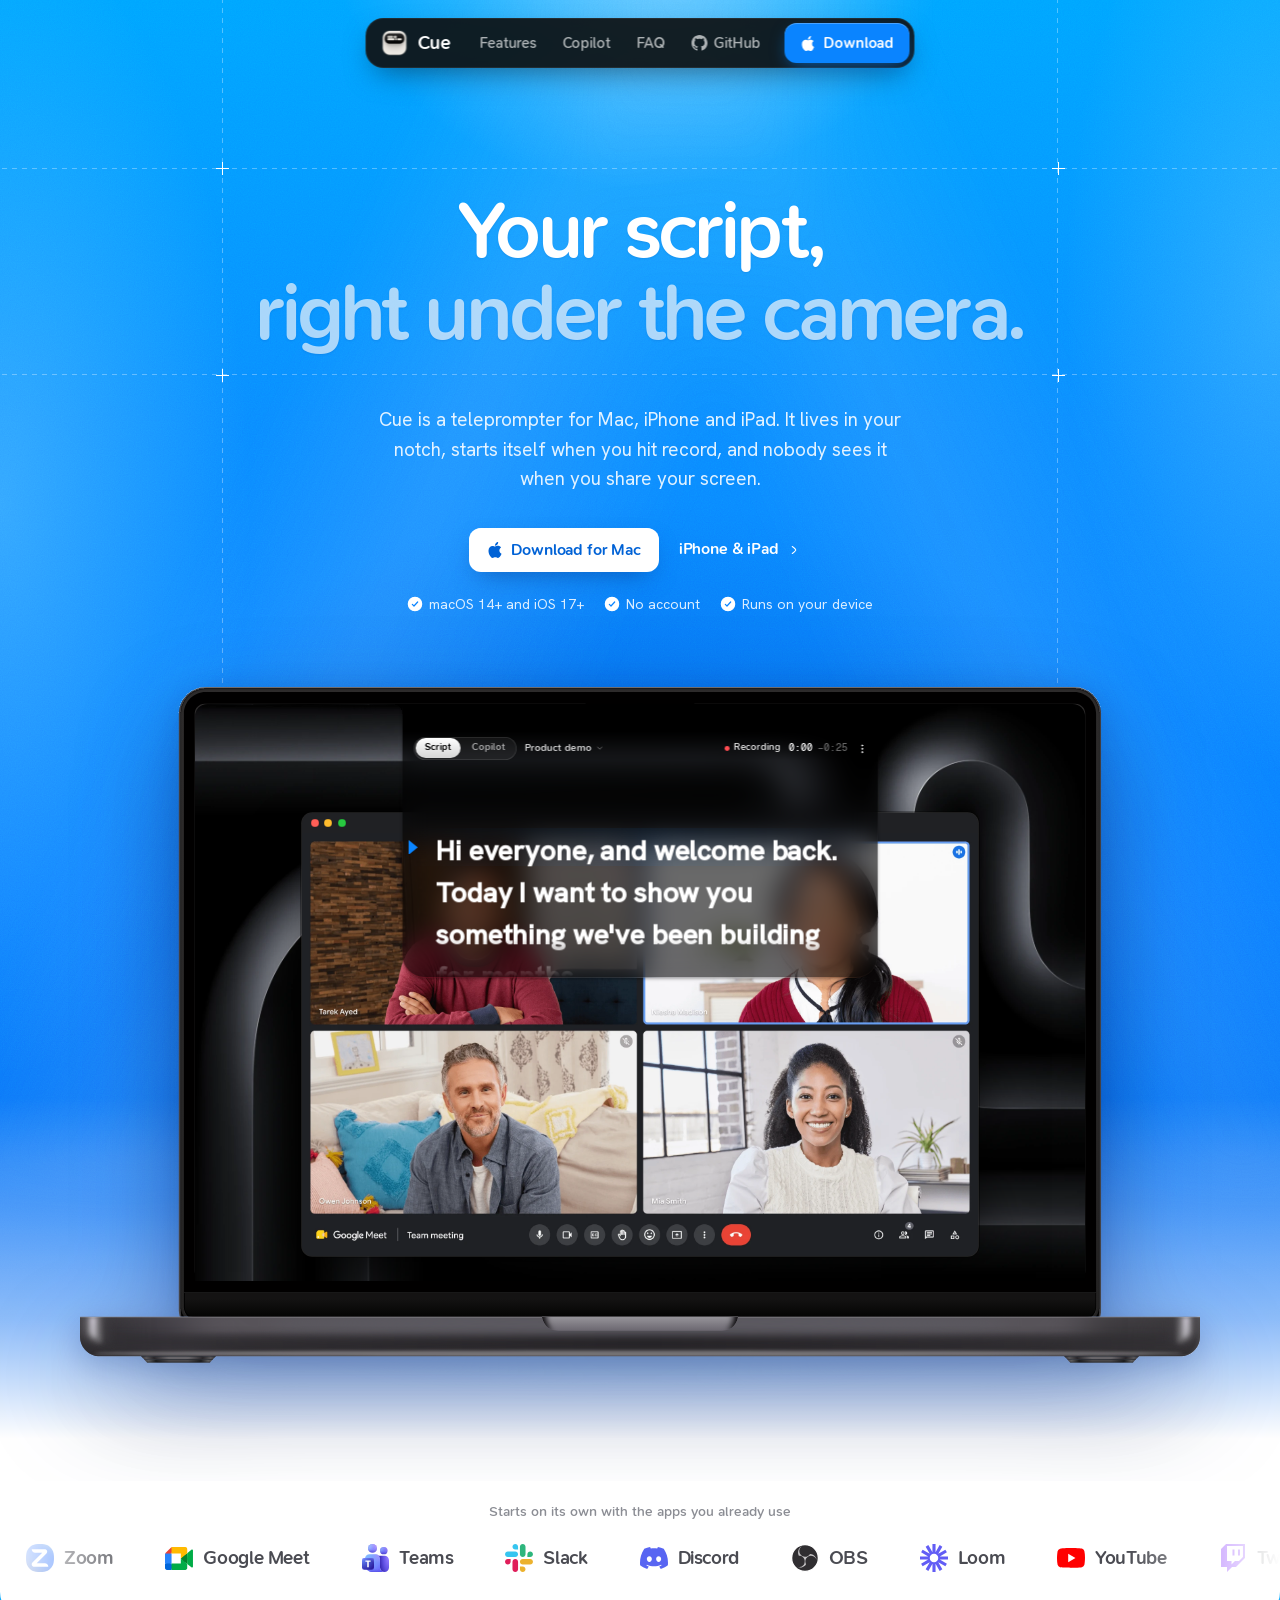
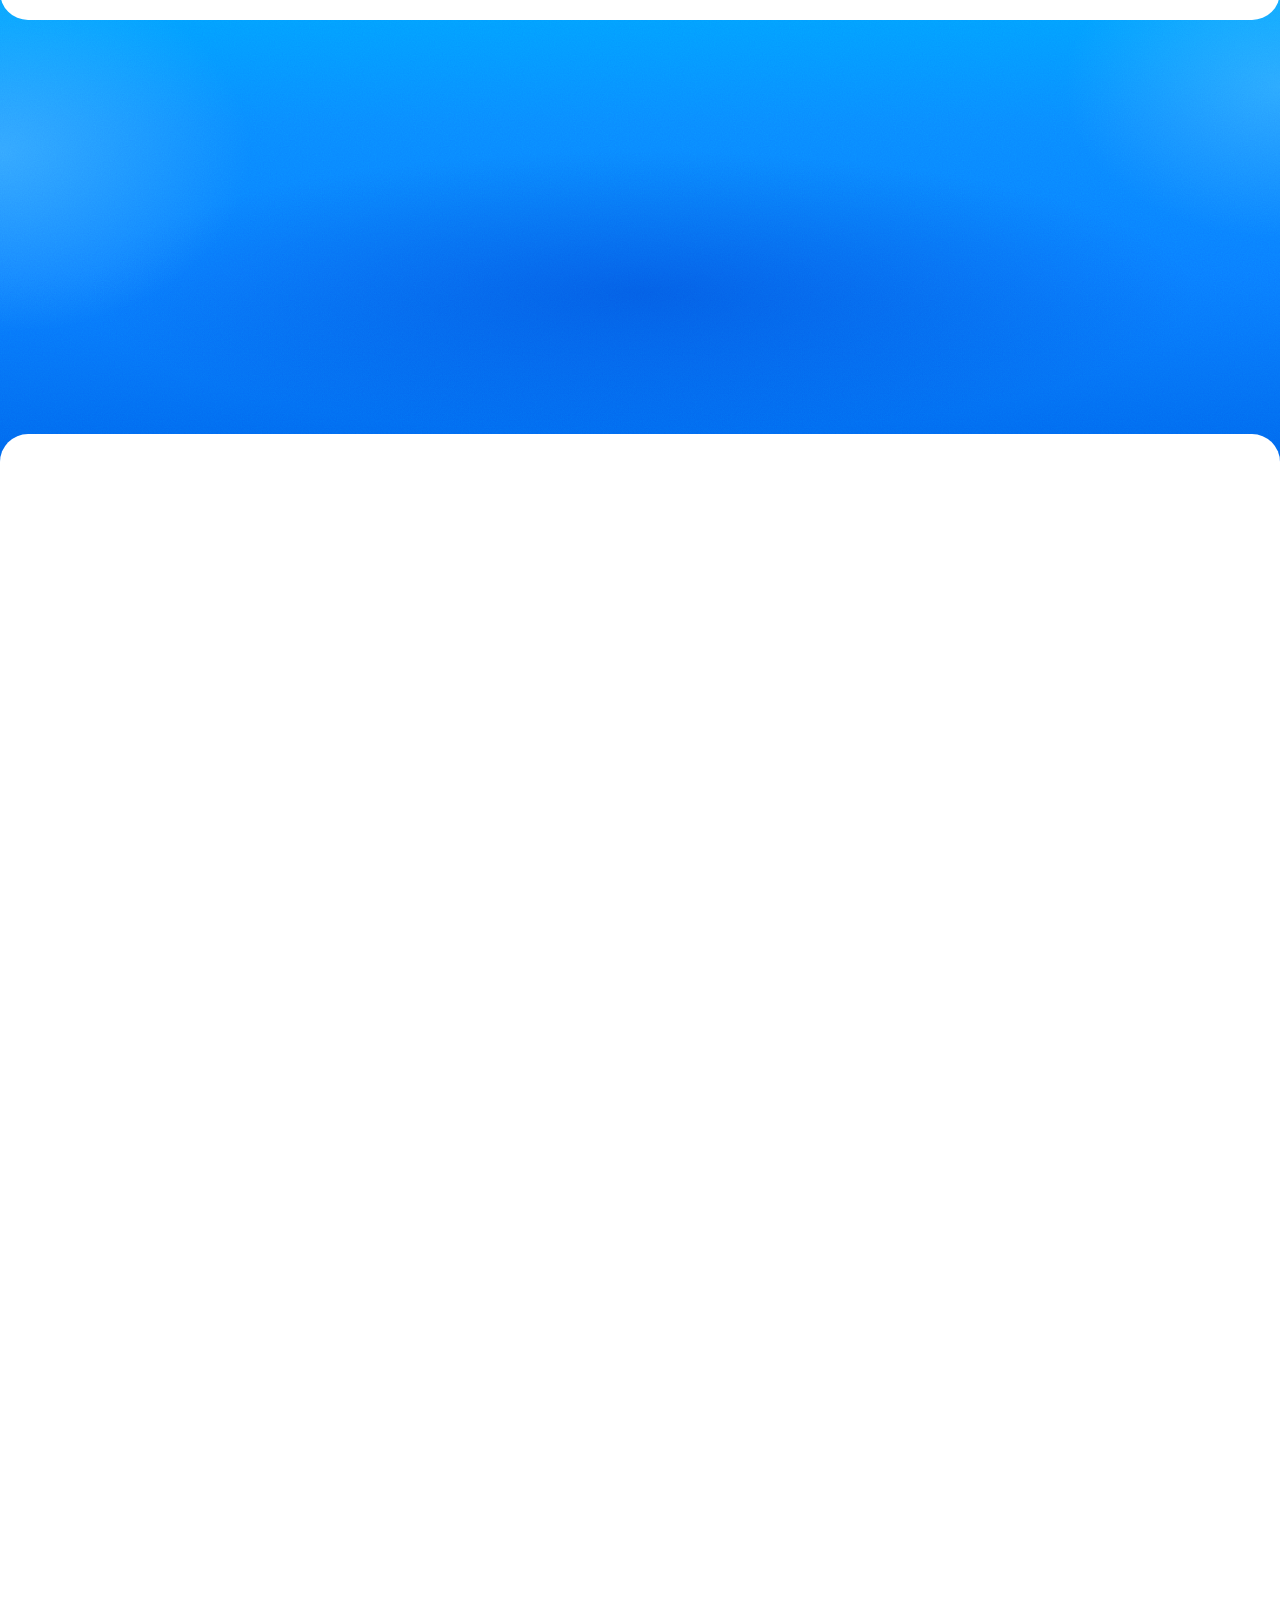
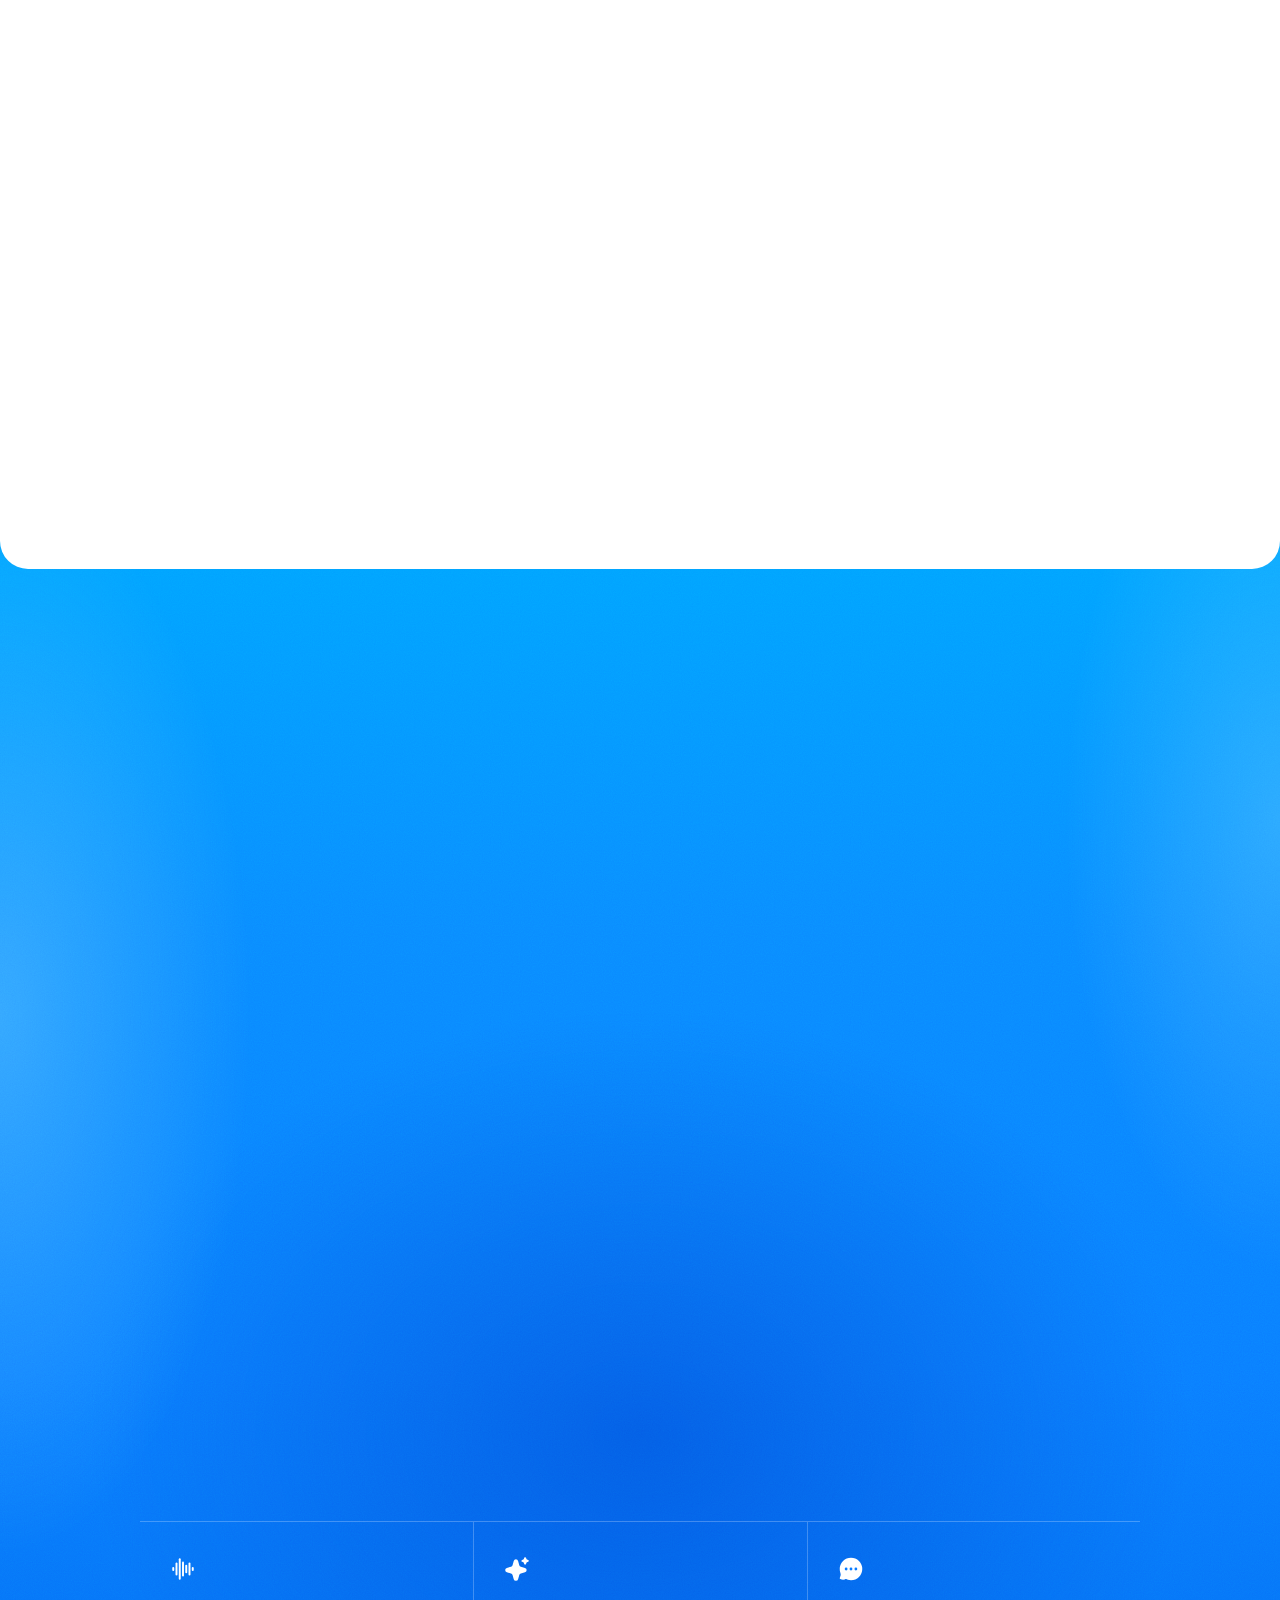
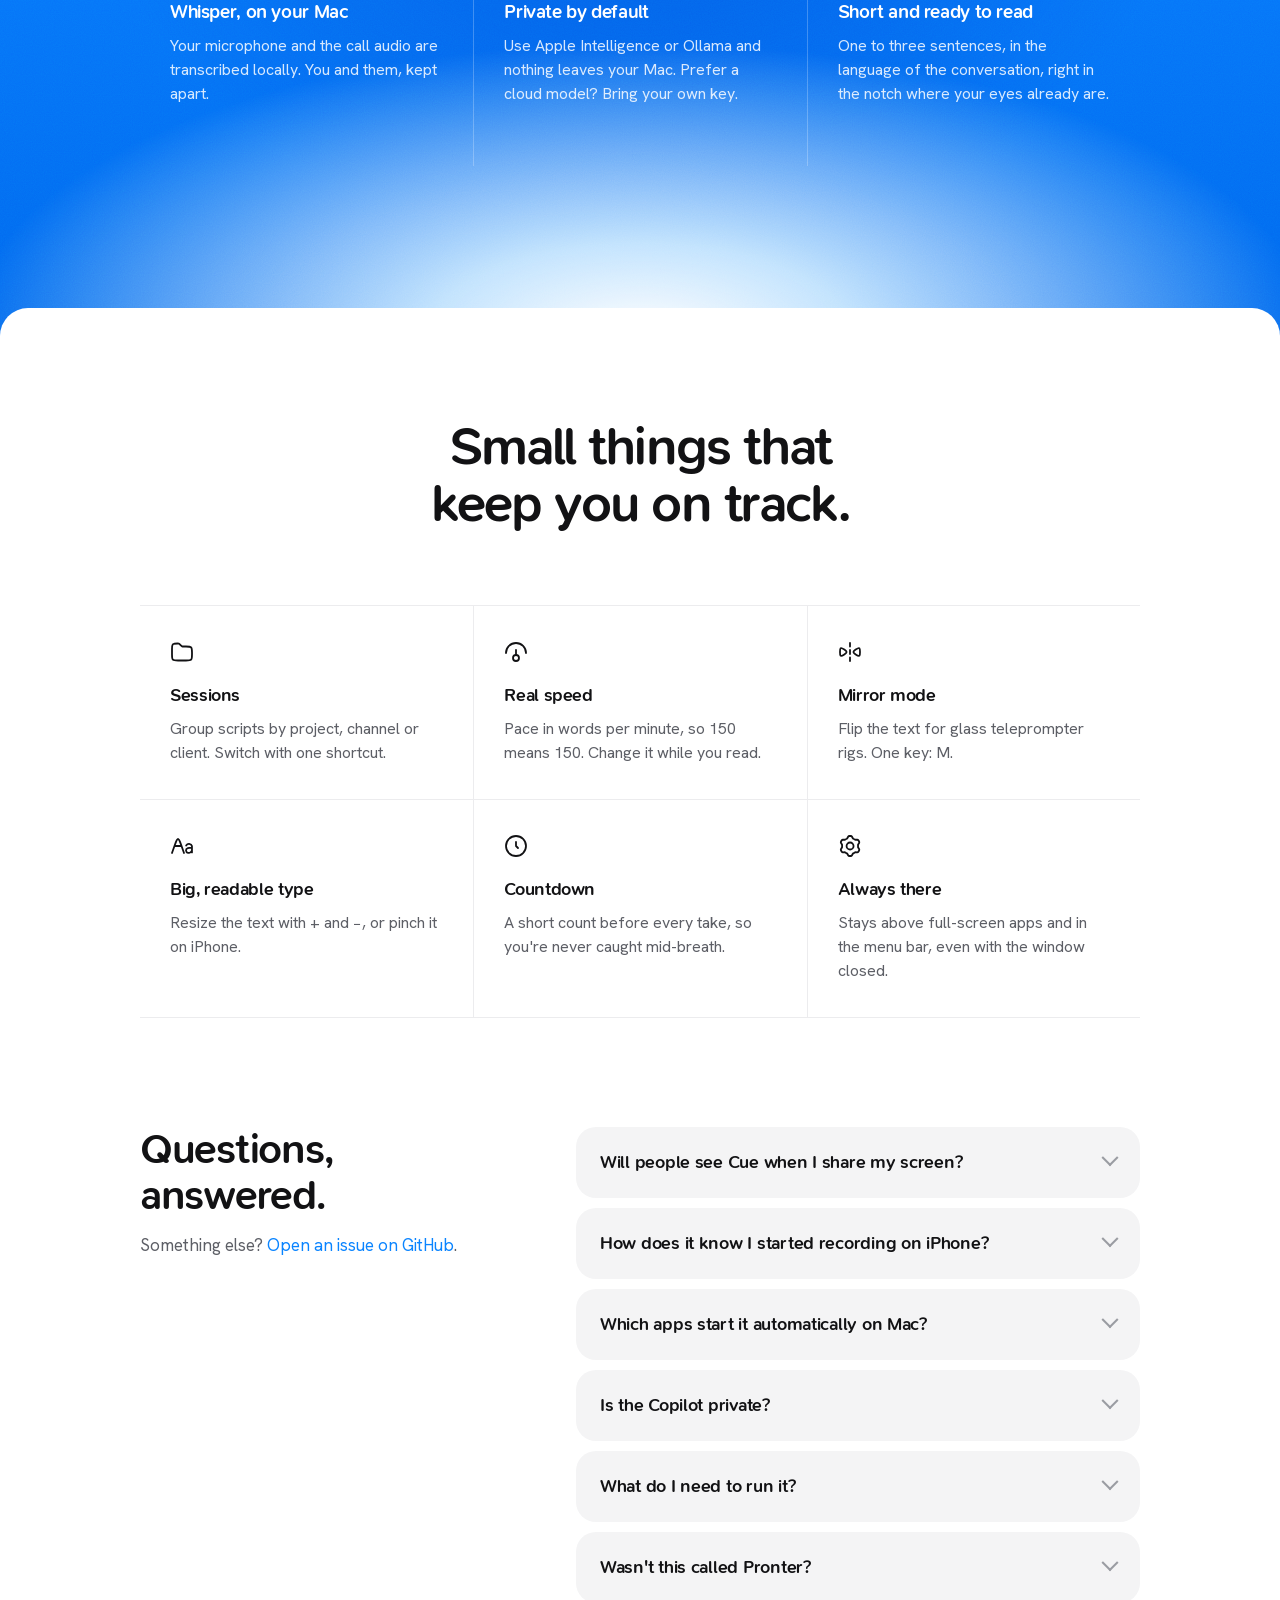
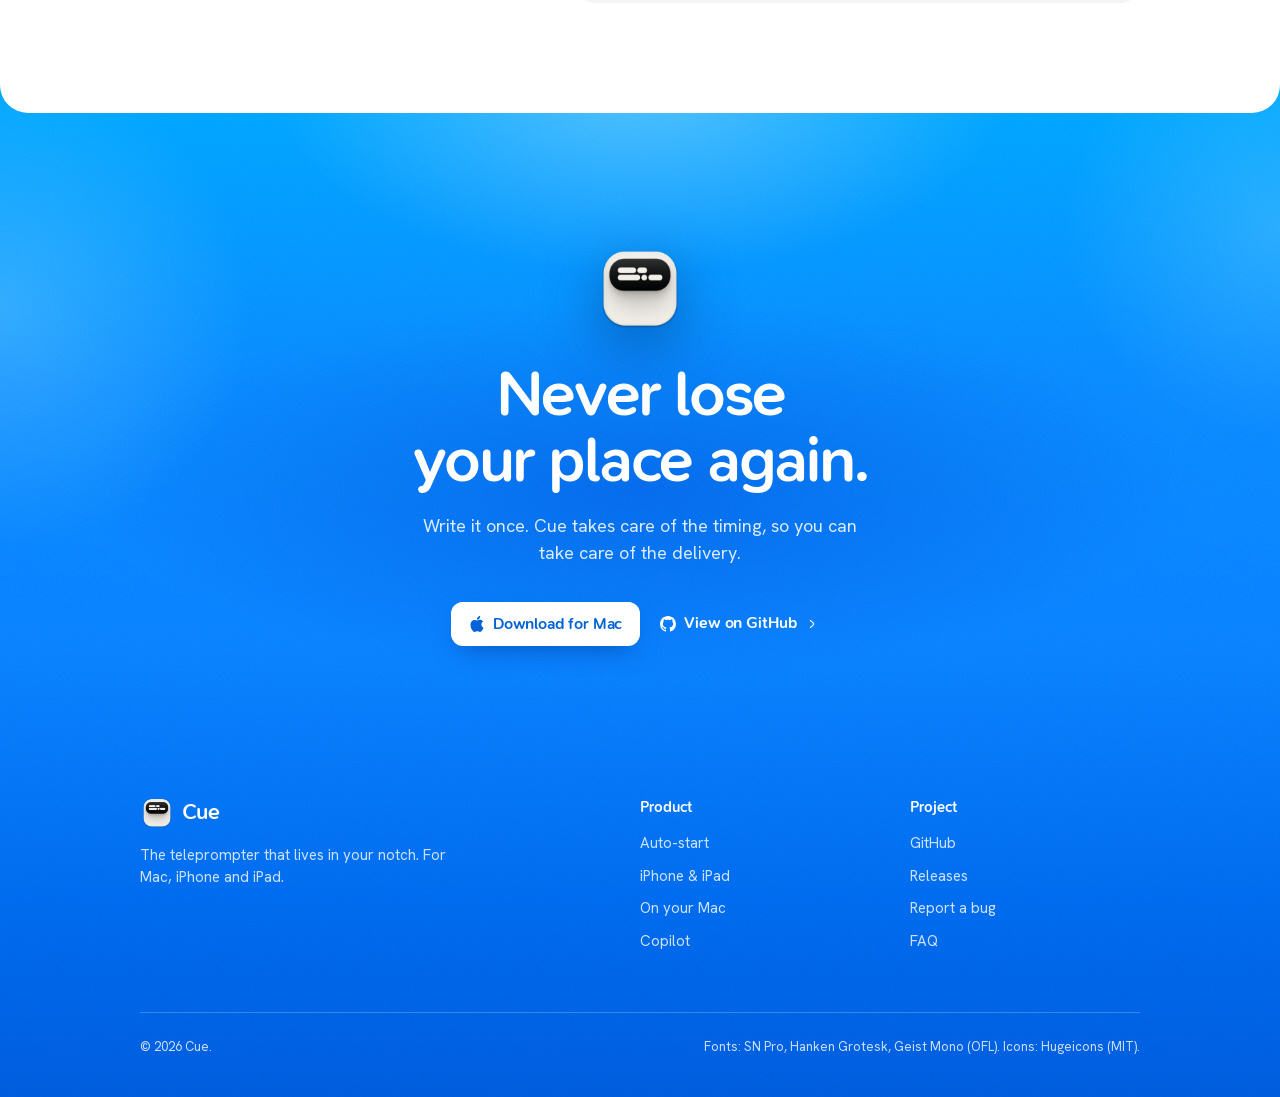
==== site/index.html @ c3797b4d "Cue: Mac and iOS teleprompter, landing page and README - Rename the app from Pronter to Cue in every" ====
<!DOCTYPE html>
<html lang="en">
<head>
  <meta charset="utf-8">
  <meta name="viewport" content="width=device-width, initial-scale=1">
  <title>Cue: the teleprompter that lives in your notch</title>
  <meta name="description" content="Cue is a teleprompter for Mac, iPhone and iPad. It sits under your camera, starts itself when you hit record, stays invisible when you share your screen, and can tell you what to say on a call.">
  <meta name="theme-color" content="#0a84ff">
  <meta property="og:title" content="Cue: the teleprompter that lives in your notch">
  <meta property="og:description" content="Your script, right under the camera. Starts when you record. Invisible when you share.">
  <meta property="og:image" content="https://manuekle.github.io/cue/assets/img/icon-512.png">
  <meta property="og:type" content="website">
  <meta name="twitter:card" content="summary">
  <link rel="icon" type="image/png" href="assets/img/favicon.png">
  <link rel="apple-touch-icon" href="assets/img/apple-touch-icon.png">
  <link rel="preload" href="assets/fonts/SNPro-Semibold.ttf" as="font" type="font/ttf" crossorigin>
  <link rel="preload" href="assets/fonts/HankenGrotesk-Medium.ttf" as="font" type="font/ttf" crossorigin>
  <link rel="preload" href="assets/img/mac-wallpaper.webp" as="image">
  <link rel="stylesheet" href="assets/style.css?v=22">
</head>
<body>
<svg xmlns="http://www.w3.org/2000/svg" style="display:none" aria-hidden="true">
<symbol id="i-minus" viewBox="0 0 24 24" fill="none"><path d="M20 12L4 12" stroke="currentColor" stroke-linecap="round" stroke-linejoin="round" stroke-width="1.8"/></symbol>
<symbol id="i-plus" viewBox="0 0 24 24" fill="none"><path d="M12 4V20M20 12H4" stroke="currentColor" stroke-linecap="round" stroke-linejoin="round" stroke-width="1.8"/></symbol>
<symbol id="i-previous-fill" viewBox="0 0 24 24" fill="none"><path d="M8.06492 12.6258C8.31931 13.8374 9.67295 14.7077 12.3802 16.4481C15.3247 18.3411 16.797 19.2876 17.9895 18.9229C18.3934 18.7994 18.7654 18.5823 19.0777 18.2876C20 17.4178 20 15.6118 20 12C20 8.38816 20 6.58224 19.0777 5.71235C18.7654 5.41773 18.3934 5.20057 17.9895 5.07707C16.797 4.71243 15.3247 5.6589 12.3802 7.55186C9.67295 9.29233 8.31931 10.1626 8.06492 11.3742C7.97836 11.7865 7.97836 12.2135 8.06492 12.6258Z" stroke="currentColor" stroke-linejoin="round" stroke-width="1.8" fill="currentColor"/> <path d="M4 4L4 20" stroke="currentColor" stroke-linecap="round" stroke-width="1.8"/></symbol>
<symbol id="i-more" viewBox="0 0 24 24" fill="none"><path d="M11.9967 12.5V12M11.9967 6.5V6M11.9967 18.5V18M12.9967 12.5C12.9967 11.9477 12.549 11.5 11.9967 11.5C11.4444 11.5 10.9967 11.9477 10.9967 12.5C10.9967 13.0523 11.4444 13.5 11.9967 13.5C12.549 13.5 12.9967 13.0523 12.9967 12.5ZM12.9967 6.5C12.9967 5.94772 12.549 5.5 11.9967 5.5C11.4444 5.5 10.9967 5.94772 10.9967 6.5C10.9967 7.05228 11.4444 7.5 11.9967 7.5C12.549 7.5 12.9967 7.05228 12.9967 6.5ZM12.9967 18.5C12.9967 17.9477 12.549 17.5 11.9967 17.5C11.4444 17.5 10.9967 17.9477 10.9967 18.5C10.9967 19.0523 11.4444 19.5 11.9967 19.5C12.549 19.5 12.9967 19.0523 12.9967 18.5Z" stroke="currentColor" stroke-linecap="round" stroke-linejoin="round" stroke-width="1.8"/></symbol>
<symbol id="i-arrow-down" viewBox="0 0 24 24" fill="none"><path d="M18 9.00005C18 9.00005 13.5811 15 12 15C10.4188 15 6 9 6 9" stroke="currentColor" stroke-linecap="round" stroke-linejoin="round" stroke-width="1.8"/></symbol>
<symbol id="i-video-fill" viewBox="0 0 24 24" fill="none"><path d="M2 11C2 7.70017 2 6.05025 3.02513 5.02513C4.05025 4 5.70017 4 9 4H10C13.2998 4 14.9497 4 15.9749 5.02513C17 6.05025 17 7.70017 17 11V13C17 16.2998 17 17.9497 15.9749 18.9749C14.9497 20 13.2998 20 10 20H9C5.70017 20 4.05025 20 3.02513 18.9749C2 17.9497 2 16.2998 2 13V11Z" stroke="currentColor" fill="currentColor" stroke-width="1.8"/><path d="M17 8.90585L17.1259 8.80196C19.2417 7.05623 20.2996 6.18336 21.1498 6.60482C22 7.02628 22 8.42355 22 11.2181V12.7819C22 15.5765 22 16.9737 21.1498 17.3952C20.2996 17.8166 19.2417 16.9438 17.1259 15.198L17 15.0941" stroke="currentColor" fill="currentColor" stroke-linecap="round" stroke-width="1.8"/><circle cx="11.5" cy="9.5" r="1.5" style="stroke:var(--cut,#fff)" stroke-width="1.8"/></symbol>
<symbol id="i-layout-top-fill" viewBox="0 0 24 24" fill="none"><path d="M3.89124 20.1088C2.5 18.7175 2.5 16.4783 2.5 12C2.5 7.52166 2.5 5.28249 3.89124 3.89124C5.28248 2.5 7.52166 2.5 12 2.5C16.4783 2.5 18.7175 2.5 20.1088 3.89124C21.5 5.28248 21.5 7.52166 21.5 12C21.5 16.4783 21.5 18.7175 20.1088 20.1088C18.7175 21.5 16.4783 21.5 12 21.5C7.52166 21.5 5.28249 21.5 3.89124 20.1088Z" stroke="currentColor" fill="currentColor" stroke-linecap="round" stroke-linejoin="round" stroke-width="1.8"/><path d="M2.5 9L21.5 9" style="stroke:var(--cut,#fff)" stroke-width="1.8"/></symbol>
<symbol id="i-chat-fill" viewBox="0 0 24 24" fill="none"><path d="M12 21.5C17.2467 21.5 21.5 17.2467 21.5 12C21.5 6.75329 17.2467 2.5 12 2.5C6.75329 2.5 2.5 6.75329 2.5 12C2.5 13.3377 2.66372 14.5604 3.1189 15.6954C3.81756 17.4374 3.68195 18.9241 2.5 20.5C3.86146 21.1644 5.86811 21.1419 7 20.0725C8.45323 20.9748 10.1636 21.5 12 21.5Z" stroke="currentColor" fill="currentColor" stroke-linecap="square" stroke-linejoin="round" stroke-width="1.8"/><path d="M12.2 12.0002H12M7.69961 11.9999H7.49961M16.6996 11.9999H16.4996M12.4 12.0002C12.4 12.2212 12.2209 12.4002 12 12.4002C11.7791 12.4002 11.6 12.2212 11.6 12.0002C11.6 11.7793 11.7791 11.6002 12 11.6002C12.2209 11.6002 12.4 11.7793 12.4 12.0002ZM7.89961 11.9999C7.89961 12.2208 7.72052 12.3999 7.49961 12.3999C7.2787 12.3999 7.09961 12.2208 7.09961 11.9999C7.09961 11.7789 7.2787 11.5999 7.49961 11.5999C7.72052 11.5999 7.89961 11.7789 7.89961 11.9999ZM16.8996 11.9999C16.8996 12.2208 16.7205 12.3999 16.4996 12.3999C16.2787 12.3999 16.0996 12.2208 16.0996 11.9999C16.0996 11.7789 16.2787 11.5999 16.4996 11.5999C16.7205 11.5999 16.8996 11.7789 16.8996 11.9999Z" style="stroke:var(--cut,#fff)" stroke-linecap="round" stroke-linejoin="round" stroke-width="1.8"/></symbol>
<symbol id="i-check-circle-fill" viewBox="0 0 24 24" fill="none"><path d="M22 12C22 6.47715 17.5228 2 12 2C6.47715 2 2 6.47715 2 12C2 17.5228 6.47715 22 12 22C17.5228 22 22 17.5228 22 12Z" stroke="currentColor" fill="currentColor" stroke-width="1.8"/><path d="M8 12.5L10.5 15L16 9" style="stroke:var(--cut,#fff)" stroke-linecap="round" stroke-linejoin="round" stroke-width="1.8"/></symbol>
<symbol id="i-clock-fill" viewBox="0 0 24 24" fill="none"><circle cx="12" cy="12" r="10" stroke="currentColor" fill="currentColor" stroke-width="1.8"/><path d="M12 8V12L14 14" style="stroke:var(--cut,#fff)" stroke-linecap="round" stroke-linejoin="round" stroke-width="1.8"/></symbol>
<symbol id="i-folder-fill" viewBox="0 0 24 24" fill="none"><path d="M13.6656 6.49446H16C18.8284 6.49446 20.2426 6.49446 21.1213 7.37314C22 8.25182 22 9.66603 22 12.4945V14.5C22 17.3284 22 18.7426 21.1213 19.6213C20.2426 20.5 18.8284 20.5 16 20.5H8C5.17157 20.5 3.75736 20.5 2.87868 19.6213C2 18.7426 2 17.3284 2 14.5V8.99183C2 6.65409 2 5.48521 2.61604 4.67881C2.7778 4.46706 2.96706 4.2778 3.17881 4.11604C3.98521 3.5 5.15409 3.5 7.49183 3.5C8.16633 3.5 8.50358 3.5 8.81392 3.60442C8.8976 3.63257 8.97932 3.66623 9.05854 3.70518C9.35239 3.84965 9.59179 4.08719 10.0706 4.56227L10.8483 5.33389C11.4254 5.9066 11.714 6.19295 12.08 6.3437C12.446 6.49446 12.8525 6.49446 13.6656 6.49446Z" stroke="currentColor" fill="currentColor" stroke-linecap="round" stroke-linejoin="round" stroke-width="1.8"/></symbol>
<symbol id="i-quote-fill" viewBox="0 0 24 24" fill="none"><path d="M10 8C10 9.88562 10 10.8284 9.41421 11.4142C8.82843 12 7.88562 12 6 12C4.11438 12 3.17157 12 2.58579 11.4142C2 10.8284 2 9.88562 2 8C2 6.11438 2 5.17157 2.58579 4.58579C3.17157 4 4.11438 4 6 4C7.88562 4 8.82843 4 9.41421 4.58579C10 5.17157 10 6.11438 10 8Z" stroke="currentColor" fill="currentColor" stroke-width="1.8"/><path d="M10 7L10 11.4821C10 15.4547 7.48429 18.8237 4 20" stroke="currentColor" stroke-linecap="round" stroke-width="1.8"/><path d="M22 8C22 9.88562 22 10.8284 21.4142 11.4142C20.8284 12 19.8856 12 18 12C16.1144 12 15.1716 12 14.5858 11.4142C14 10.8284 14 9.88562 14 8C14 6.11438 14 5.17157 14.5858 4.58579C15.1716 4 16.1144 4 18 4C19.8856 4 20.8284 4 21.4142 4.58579C22 5.17157 22 6.11438 22 8Z" stroke="currentColor" fill="currentColor" stroke-width="1.8"/><path d="M22 7L22 11.4821C22 15.4547 19.4843 18.8237 16 20" stroke="currentColor" stroke-linecap="round" stroke-width="1.8"/></symbol>
<symbol id="i-mic" viewBox="0 0 24 24" fill="none"><path d="M7 6.5C7 4.01472 9.01472 2 11.5 2C13.9853 2 16 4.01472 16 6.5V11.5C16 13.9853 13.9853 16 11.5 16C9.01472 16 7 13.9853 7 11.5V6.5Z" stroke="currentColor" stroke-linecap="round" stroke-linejoin="round" stroke-width="1.8"/> <path d="M11.5 19H11.0828C7.57267 19 4.57706 16.4623 4 13M11.5 19H11.9172C15.4273 19 18.4229 16.4623 19 13M11.5 19V22" stroke="currentColor" stroke-linecap="round" stroke-linejoin="round" stroke-width="1.8"/></symbol>
<symbol id="i-mic-fill" viewBox="0 0 24 24" fill="none"><path d="M7 6.5C7 4.01472 9.01472 2 11.5 2C13.9853 2 16 4.01472 16 6.5V11.5C16 13.9853 13.9853 16 11.5 16C9.01472 16 7 13.9853 7 11.5V6.5Z" stroke="currentColor" stroke-linecap="round" stroke-linejoin="round" stroke-width="1.8" fill="currentColor"/> <path d="M11.5 19H11.0828C7.57267 19 4.57706 16.4623 4 13M11.5 19H11.9172C15.4273 19 18.4229 16.4623 19 13M11.5 19V22" stroke="currentColor" stroke-linecap="round" stroke-linejoin="round" stroke-width="1.8"/></symbol>
<symbol id="i-play" viewBox="0 0 24 24" fill="none"><path d="M18.8906 12.846C18.5371 14.189 16.8667 15.138 13.5257 17.0361C10.296 18.8709 8.6812 19.7884 7.37983 19.4196C6.8418 19.2671 6.35159 18.9776 5.95624 18.5787C5 17.6139 5 15.7426 5 12C5 8.2574 5 6.3861 5.95624 5.42132C6.35159 5.02245 6.8418 4.73288 7.37983 4.58042C8.6812 4.21165 10.296 5.12907 13.5257 6.96393C16.8667 8.86197 18.5371 9.811 18.8906 11.154C19.0365 11.7084 19.0365 12.2916 18.8906 12.846Z" stroke="currentColor" stroke-linejoin="round" stroke-width="1.8"/></symbol>
<symbol id="i-play-fill" viewBox="0 0 24 24" fill="none"><path d="M18.8906 12.846C18.5371 14.189 16.8667 15.138 13.5257 17.0361C10.296 18.8709 8.6812 19.7884 7.37983 19.4196C6.8418 19.2671 6.35159 18.9776 5.95624 18.5787C5 17.6139 5 15.7426 5 12C5 8.2574 5 6.3861 5.95624 5.42132C6.35159 5.02245 6.8418 4.73288 7.37983 4.58042C8.6812 4.21165 10.296 5.12907 13.5257 6.96393C16.8667 8.86197 18.5371 9.811 18.8906 11.154C19.0365 11.7084 19.0365 12.2916 18.8906 12.846Z" stroke="currentColor" stroke-linejoin="round" stroke-width="1.8" fill="currentColor"/></symbol>
<symbol id="i-pause" viewBox="0 0 24 24" fill="none"><path d="M4 7C4 5.58579 4 4.87868 4.43934 4.43934C4.87868 4 5.58579 4 7 4C8.41421 4 9.12132 4 9.56066 4.43934C10 4.87868 10 5.58579 10 7V17C10 18.4142 10 19.1213 9.56066 19.5607C9.12132 20 8.41421 20 7 20C5.58579 20 4.87868 20 4.43934 19.5607C4 19.1213 4 18.4142 4 17V7Z" stroke="currentColor" stroke-width="1.8"/> <path d="M14 7C14 5.58579 14 4.87868 14.4393 4.43934C14.8787 4 15.5858 4 17 4C18.4142 4 19.1213 4 19.5607 4.43934C20 4.87868 20 5.58579 20 7V17C20 18.4142 20 19.1213 19.5607 19.5607C19.1213 20 18.4142 20 17 20C15.5858 20 14.8787 20 14.4393 19.5607C14 19.1213 14 18.4142 14 17V7Z" stroke="currentColor" stroke-width="1.8"/></symbol>
<symbol id="i-pause-fill" viewBox="0 0 24 24" fill="none"><path d="M4 7C4 5.58579 4 4.87868 4.43934 4.43934C4.87868 4 5.58579 4 7 4C8.41421 4 9.12132 4 9.56066 4.43934C10 4.87868 10 5.58579 10 7V17C10 18.4142 10 19.1213 9.56066 19.5607C9.12132 20 8.41421 20 7 20C5.58579 20 4.87868 20 4.43934 19.5607C4 19.1213 4 18.4142 4 17V7Z" stroke="currentColor" stroke-width="1.8" fill="currentColor"/> <path d="M14 7C14 5.58579 14 4.87868 14.4393 4.43934C14.8787 4 15.5858 4 17 4C18.4142 4 19.1213 4 19.5607 4.43934C20 4.87868 20 5.58579 20 7V17C20 18.4142 20 19.1213 19.5607 19.5607C19.1213 20 18.4142 20 17 20C15.5858 20 14.8787 20 14.4393 19.5607C14 19.1213 14 18.4142 14 17V7Z" stroke="currentColor" stroke-width="1.8" fill="currentColor"/></symbol>
<symbol id="i-video" viewBox="0 0 24 24" fill="none"><path d="M2 11C2 7.70017 2 6.05025 3.02513 5.02513C4.05025 4 5.70017 4 9 4H10C13.2998 4 14.9497 4 15.9749 5.02513C17 6.05025 17 7.70017 17 11V13C17 16.2998 17 17.9497 15.9749 18.9749C14.9497 20 13.2998 20 10 20H9C5.70017 20 4.05025 20 3.02513 18.9749C2 17.9497 2 16.2998 2 13V11Z" stroke="currentColor" stroke-width="1.8"/> <path d="M17 8.90585L17.1259 8.80196C19.2417 7.05623 20.2996 6.18336 21.1498 6.60482C22 7.02628 22 8.42355 22 11.2181V12.7819C22 15.5765 22 16.9737 21.1498 17.3952C20.2996 17.8166 19.2417 16.9438 17.1259 15.198L17 15.0941" stroke="currentColor" stroke-linecap="round" stroke-width="1.8"/> <circle cx="11.5" cy="9.5" r="1.5" stroke="currentColor" stroke-width="1.8"/></symbol>
<symbol id="i-speed" viewBox="0 0 24 24" fill="none"><circle cx="12" cy="18" r="3" stroke="currentColor" stroke-width="1.8"/> <path d="M12 15V10" stroke="currentColor" stroke-linecap="round" stroke-width="1.8"/> <path d="M22 13C22 7.47715 17.5228 3 12 3C6.47715 3 2 7.47715 2 13" stroke="currentColor" stroke-linecap="round" stroke-width="1.8"/></symbol>
<symbol id="i-mirror" viewBox="0 0 24 24" fill="none"><path d="M6.29516 14.4204C7.65364 13.4668 8.33288 12.99 8.46522 12.3436C8.51159 12.1172 8.51159 11.8828 8.46522 11.6563C8.33288 11.01 7.65364 10.5332 6.29516 9.57959C4.65002 8.42475 3.82745 7.84734 3.15323 8.03482C2.91938 8.09984 2.70324 8.22164 2.52214 8.39045C2 8.87715 2 9.9181 2 12C2 14.0819 2 15.1229 2.52214 15.6096C2.70324 15.7784 2.91938 15.9002 3.15323 15.9652C3.82745 16.1527 4.65003 15.5752 6.29516 14.4204Z" stroke="currentColor" stroke-linecap="round" stroke-linejoin="round" stroke-width="1.8"/> <path d="M17.7048 9.57959C16.3464 10.5332 15.6671 11.01 15.5348 11.6564C15.4884 11.8828 15.4884 12.1172 15.5348 12.3436C15.6671 12.99 16.3464 13.4668 17.7048 14.4204C19.35 15.5752 20.1725 16.1527 20.8468 15.9652C21.0806 15.9002 21.2968 15.7784 21.4779 15.6096C22 15.1229 22 14.0819 22 12C22 9.9181 22 8.87715 21.4779 8.39045C21.2968 8.22164 21.0806 8.09984 20.8468 8.03482C20.1725 7.84734 19.35 8.42476 17.7048 9.57959Z" stroke="currentColor" stroke-linecap="round" stroke-linejoin="round" stroke-width="1.8"/> <path d="M12 14V10M12 6.5V3M12 21V17.5" stroke="currentColor" stroke-linecap="round" stroke-width="1.8"/></symbol>
<symbol id="i-mirror-fill" viewBox="0 0 24 24" fill="none"><path d="M6.29516 14.4204C7.65364 13.4668 8.33288 12.99 8.46522 12.3436C8.51159 12.1172 8.51159 11.8828 8.46522 11.6563C8.33288 11.01 7.65364 10.5332 6.29516 9.57959C4.65002 8.42475 3.82745 7.84734 3.15323 8.03482C2.91938 8.09984 2.70324 8.22164 2.52214 8.39045C2 8.87715 2 9.9181 2 12C2 14.0819 2 15.1229 2.52214 15.6096C2.70324 15.7784 2.91938 15.9002 3.15323 15.9652C3.82745 16.1527 4.65003 15.5752 6.29516 14.4204Z" stroke="currentColor" stroke-linecap="round" stroke-linejoin="round" stroke-width="1.8" fill="currentColor"/> <path d="M17.7048 9.57959C16.3464 10.5332 15.6671 11.01 15.5348 11.6564C15.4884 11.8828 15.4884 12.1172 15.5348 12.3436C15.6671 12.99 16.3464 13.4668 17.7048 14.4204C19.35 15.5752 20.1725 16.1527 20.8468 15.9652C21.0806 15.9002 21.2968 15.7784 21.4779 15.6096C22 15.1229 22 14.0819 22 12C22 9.9181 22 8.87715 21.4779 8.39045C21.2968 8.22164 21.0806 8.09984 20.8468 8.03482C20.1725 7.84734 19.35 8.42476 17.7048 9.57959Z" stroke="currentColor" stroke-linecap="round" stroke-linejoin="round" stroke-width="1.8" fill="currentColor"/> <path d="M12 14V10M12 6.5V3M12 21V17.5" stroke="currentColor" stroke-linecap="round" stroke-width="1.8"/></symbol>
<symbol id="i-text-size" viewBox="0 0 24 24" fill="none"><path d="M14 19L11.1069 10.7479C9.76348 6.91597 9.09177 5 8 5C6.90823 5 6.23652 6.91597 4.89309 10.7479L2 19M4.5 12H11.5" stroke="currentColor" stroke-linecap="round" stroke-linejoin="round" stroke-width="1.8"/> <path d="M21.9692 13.9392V18.4392M21.9692 13.9392C22.0164 13.1161 22.0182 12.4891 21.9194 11.9773C21.6864 10.7709 20.4258 10.0439 19.206 9.89599C18.0385 9.75447 17.1015 10.055 16.1535 11.4363M21.9692 13.9392L19.1256 13.9392C18.6887 13.9392 18.2481 13.9603 17.8272 14.0773C15.2545 14.7925 15.4431 18.4003 18.0233 18.845C18.3099 18.8944 18.6025 18.9156 18.8927 18.9026C19.5703 18.8724 20.1955 18.545 20.7321 18.1301C21.3605 17.644 21.9692 16.9655 21.9692 15.9392V13.9392Z" stroke="currentColor" stroke-linecap="round" stroke-linejoin="round" stroke-width="1.8"/></symbol>
<symbol id="i-folder" viewBox="0 0 24 24" fill="none"><path d="M13.6656 6.49446H16C18.8284 6.49446 20.2426 6.49446 21.1213 7.37314C22 8.25182 22 9.66603 22 12.4945V14.5C22 17.3284 22 18.7426 21.1213 19.6213C20.2426 20.5 18.8284 20.5 16 20.5H8C5.17157 20.5 3.75736 20.5 2.87868 19.6213C2 18.7426 2 17.3284 2 14.5V8.99183C2 6.65409 2 5.48521 2.61604 4.67881C2.7778 4.46706 2.96706 4.2778 3.17881 4.11604C3.98521 3.5 5.15409 3.5 7.49183 3.5C8.16633 3.5 8.50358 3.5 8.81392 3.60442C8.8976 3.63257 8.97932 3.66623 9.05854 3.70518C9.35239 3.84965 9.59179 4.08719 10.0706 4.56227L10.8483 5.33389C11.4254 5.9066 11.714 6.19295 12.08 6.3437C12.446 6.49446 12.8525 6.49446 13.6656 6.49446Z" stroke="currentColor" stroke-linecap="round" stroke-linejoin="round" stroke-width="1.8"/></symbol>
<symbol id="i-command" viewBox="0 0 24 24" fill="none"><path d="M15 9V15H9V9H15Z" stroke="currentColor" stroke-linejoin="round" stroke-width="1.8"/> <path d="M15 15H18C19.6569 15 21 16.3431 21 18C21 19.6569 19.6569 21 18 21C16.3431 21 15 19.6569 15 18V15Z" stroke="currentColor" stroke-linejoin="round" stroke-width="1.8"/> <path d="M9 15.002H6C4.34315 15.002 3 16.3451 3 18.002C3 19.6588 4.34315 21.002 6 21.002C7.65685 21.002 9 19.6588 9 18.002V15.002Z" stroke="currentColor" stroke-linejoin="round" stroke-width="1.8"/> <path d="M15 9L15 6C15 4.34315 16.3431 3 18 3C19.6569 3 21 4.34315 21 6C21 7.65685 19.6569 9 18 9H15Z" stroke="currentColor" stroke-linejoin="round" stroke-width="1.8"/> <path d="M9 9V6C9 4.34315 7.65685 3 6 3C4.34315 3 3 4.34315 3 6C3 7.65685 4.34315 9 6 9H9Z" stroke="currentColor" stroke-linejoin="round" stroke-width="1.8"/></symbol>
<symbol id="i-option" viewBox="0 0 24 24" fill="none"><path d="M4 5H5.04362C6.96246 5 7.92187 5 8.67328 5.49548C9.42469 5.99095 9.80263 6.8728 10.5585 8.63648L13.4415 15.3635C14.1974 17.1272 14.5753 18.009 15.3267 18.5045C16.0781 19 17.0375 19 18.9564 19H20" stroke="currentColor" stroke-linecap="round" stroke-width="1.8"/> <path d="M14 5H20" stroke="currentColor" stroke-linecap="round" stroke-width="1.8"/></symbol>
<symbol id="i-control" viewBox="0 0 24 24" fill="none"><path d="M17.9998 15C17.9998 15 13.5809 9.00001 11.9998 9C10.4187 8.99999 5.99985 15 5.99985 15" stroke="currentColor" stroke-linecap="round" stroke-linejoin="round" stroke-width="1.8"/></symbol>
<symbol id="i-return" viewBox="0 0 24 24" fill="none"><path d="M5 15H12C15.7712 15 17.6569 15 18.8284 13.8284C20 12.6569 20 10.7712 20 7V4" stroke="currentColor" stroke-linecap="round" stroke-linejoin="round" stroke-width="1.8"/> <path d="M8.99996 20C8.99996 20 4.00001 16.3176 4 15C3.99999 13.6824 9 10 9 10" stroke="currentColor" stroke-linecap="round" stroke-linejoin="round" stroke-width="1.8"/></symbol>
<symbol id="i-ai-magic" viewBox="0 0 24 24" fill="none"><path d="M9.85267 4.8654L8.7579 8.69741C8.47317 9.69406 7.69412 10.4731 6.69747 10.7579L2.86538 11.8528C2.35315 11.9991 2 12.4673 2 13C2 13.5327 2.35315 14.0009 2.86538 14.1472L6.69747 15.2421C7.69412 15.5269 8.47317 16.3059 8.7579 17.3026L9.85267 21.1346C9.99902 21.6468 10.4672 22 10.9999 22C11.5327 22 12.0008 21.6469 12.1472 21.1347L13.2422 17.3025C13.527 16.3059 14.306 15.5269 15.3026 15.2421L19.1346 14.1473C19.6468 14.0009 20 13.5327 20 13C20 12.4673 19.6468 11.9991 19.1346 11.8527L15.3026 10.7579C14.306 10.4731 13.527 9.69411 13.2422 8.69753L12.1472 4.86535C12.0008 4.35313 11.5327 4 10.9999 4C10.4672 4 9.99902 4.35316 9.85267 4.8654Z" stroke="currentColor" stroke-linecap="round" stroke-linejoin="round" stroke-width="1.8"/> <path d="M19.5 2.9375V4.5M19.5 4.5V6.0625M19.5 4.5H18.25M19.5 4.5H20.75M22 4.5L20.9156 4.13852C20.4179 3.97263 20.0274 3.58211 19.8615 3.08443L19.5 2L19.1385 3.08443C18.9726 3.58211 18.5821 3.97263 18.0844 4.13852L17 4.5L18.0844 4.86148C18.5821 5.02737 18.9726 5.41789 19.1385 5.91557L19.5 7L19.8615 5.91557C20.0274 5.41789 20.4179 5.02737 20.9156 4.86148L22 4.5Z" stroke="currentColor" stroke-linecap="round" stroke-linejoin="round" stroke-width="1.8"/></symbol>
<symbol id="i-ai-magic-fill" viewBox="0 0 24 24" fill="none"><path d="M9.85267 4.8654L8.7579 8.69741C8.47317 9.69406 7.69412 10.4731 6.69747 10.7579L2.86538 11.8528C2.35315 11.9991 2 12.4673 2 13C2 13.5327 2.35315 14.0009 2.86538 14.1472L6.69747 15.2421C7.69412 15.5269 8.47317 16.3059 8.7579 17.3026L9.85267 21.1346C9.99902 21.6468 10.4672 22 10.9999 22C11.5327 22 12.0008 21.6469 12.1472 21.1347L13.2422 17.3025C13.527 16.3059 14.306 15.5269 15.3026 15.2421L19.1346 14.1473C19.6468 14.0009 20 13.5327 20 13C20 12.4673 19.6468 11.9991 19.1346 11.8527L15.3026 10.7579C14.306 10.4731 13.527 9.69411 13.2422 8.69753L12.1472 4.86535C12.0008 4.35313 11.5327 4 10.9999 4C10.4672 4 9.99902 4.35316 9.85267 4.8654Z" stroke="currentColor" stroke-linecap="round" stroke-linejoin="round" stroke-width="1.8" fill="currentColor"/> <path d="M19.5 2.9375V4.5M19.5 4.5V6.0625M19.5 4.5H18.25M19.5 4.5H20.75M22 4.5L20.9156 4.13852C20.4179 3.97263 20.0274 3.58211 19.8615 3.08443L19.5 2L19.1385 3.08443C18.9726 3.58211 18.5821 3.97263 18.0844 4.13852L17 4.5L18.0844 4.86148C18.5821 5.02737 18.9726 5.41789 19.1385 5.91557L19.5 7L19.8615 5.91557C20.0274 5.41789 20.4179 5.02737 20.9156 4.86148L22 4.5Z" stroke="currentColor" stroke-linecap="round" stroke-linejoin="round" stroke-width="1.8" fill="currentColor"/></symbol>
<symbol id="i-audio-wave" viewBox="0 0 24 24" fill="none"><path d="M9 3V21" stroke="currentColor" stroke-linecap="round" stroke-linejoin="round" stroke-width="1.8"/> <path d="M6 7V17" stroke="currentColor" stroke-linecap="round" stroke-linejoin="round" stroke-width="1.8"/> <path d="M12 6V18" stroke="currentColor" stroke-linecap="round" stroke-linejoin="round" stroke-width="1.8"/> <path d="M15 9L15 15" stroke="currentColor" stroke-linecap="round" stroke-linejoin="round" stroke-width="1.8"/> <path d="M18 7L18 17" stroke="currentColor" stroke-linecap="round" stroke-linejoin="round" stroke-width="1.8"/> <path d="M21 11L21 13" stroke="currentColor" stroke-linecap="round" stroke-linejoin="round" stroke-width="1.8"/> <path d="M3 11L3 13" stroke="currentColor" stroke-linecap="round" stroke-linejoin="round" stroke-width="1.8"/></symbol>
<symbol id="i-chat" viewBox="0 0 24 24" fill="none"><path d="M12 21.5C17.2467 21.5 21.5 17.2467 21.5 12C21.5 6.75329 17.2467 2.5 12 2.5C6.75329 2.5 2.5 6.75329 2.5 12C2.5 13.3377 2.66372 14.5604 3.1189 15.6954C3.81756 17.4374 3.68195 18.9241 2.5 20.5C3.86146 21.1644 5.86811 21.1419 7 20.0725C8.45323 20.9748 10.1636 21.5 12 21.5Z" stroke="currentColor" stroke-linecap="square" stroke-linejoin="round" stroke-width="1.8"/> <path d="M12.2 12.0002H12M7.69961 11.9999H7.49961M16.6996 11.9999H16.4996M12.4 12.0002C12.4 12.2212 12.2209 12.4002 12 12.4002C11.7791 12.4002 11.6 12.2212 11.6 12.0002C11.6 11.7793 11.7791 11.6002 12 11.6002C12.2209 11.6002 12.4 11.7793 12.4 12.0002ZM7.89961 11.9999C7.89961 12.2208 7.72052 12.3999 7.49961 12.3999C7.2787 12.3999 7.09961 12.2208 7.09961 11.9999C7.09961 11.7789 7.2787 11.5999 7.49961 11.5999C7.72052 11.5999 7.89961 11.7789 7.89961 11.9999ZM16.8996 11.9999C16.8996 12.2208 16.7205 12.3999 16.4996 12.3999C16.2787 12.3999 16.0996 12.2208 16.0996 11.9999C16.0996 11.7789 16.2787 11.5999 16.4996 11.5999C16.7205 11.5999 16.8996 11.7789 16.8996 11.9999Z" stroke="currentColor" stroke-linecap="round" stroke-linejoin="round" stroke-width="1.8"/></symbol>
<symbol id="i-check-circle" viewBox="0 0 24 24" fill="none"><path d="M22 12C22 6.47715 17.5228 2 12 2C6.47715 2 2 6.47715 2 12C2 17.5228 6.47715 22 12 22C17.5228 22 22 17.5228 22 12Z" stroke="currentColor" stroke-width="1.8"/> <path d="M8 12.5L10.5 15L16 9" stroke="currentColor" stroke-linecap="round" stroke-linejoin="round" stroke-width="1.8"/></symbol>
<symbol id="i-clock" viewBox="0 0 24 24" fill="none"><circle cx="12" cy="12" r="10" stroke="currentColor" stroke-width="1.8"/> <path d="M12 8V12L14 14" stroke="currentColor" stroke-linecap="round" stroke-linejoin="round" stroke-width="1.8"/></symbol>
<symbol id="i-note-edit" viewBox="0 0 24 24" fill="none"><path d="M15.5 2V5M6.5 2V5M11 2V5" stroke="currentColor" stroke-linecap="round" stroke-linejoin="round" stroke-width="1.8"/> <path d="M19 12V10.5C19 7.20017 19 5.55025 17.9749 4.52512C16.9497 3.5 15.2998 3.5 12 3.5H10C6.70017 3.5 5.05025 3.5 4.02513 4.52513C3 5.55025 3 7.20017 3 10.5V15C3 18.2998 3 19.9497 4.02513 20.9749C5.05025 22 6.70017 22 10 22H11" stroke="currentColor" stroke-linecap="round" stroke-linejoin="round" stroke-width="1.8"/> <path d="M7 15H11M7 11H15" stroke="currentColor" stroke-linecap="round" stroke-linejoin="round" stroke-width="1.8"/> <path d="M15.7367 21.6527L14 22L14.3473 20.2633C14.4179 19.9106 14.5913 19.5866 14.8456 19.3323L18.9111 15.2668C19.2668 14.9111 19.8437 14.9111 20.1995 15.2668L20.7332 15.8005C21.0889 16.1563 21.0889 16.7332 20.7332 17.0889L16.6677 21.1544C16.4134 21.4087 16.0894 21.5821 15.7367 21.6527Z" stroke="currentColor" stroke-linecap="round" stroke-linejoin="round" stroke-width="1.8"/></symbol>
<symbol id="i-layout-top" viewBox="0 0 24 24" fill="none"><path d="M3.89124 20.1088C2.5 18.7175 2.5 16.4783 2.5 12C2.5 7.52166 2.5 5.28249 3.89124 3.89124C5.28248 2.5 7.52166 2.5 12 2.5C16.4783 2.5 18.7175 2.5 20.1088 3.89124C21.5 5.28248 21.5 7.52166 21.5 12C21.5 16.4783 21.5 18.7175 20.1088 20.1088C18.7175 21.5 16.4783 21.5 12 21.5C7.52166 21.5 5.28249 21.5 3.89124 20.1088Z" stroke="currentColor" stroke-linecap="round" stroke-linejoin="round" stroke-width="1.8"/> <path d="M2.5 9L21.5 9" stroke="currentColor" stroke-width="1.8"/></symbol>
<symbol id="i-magic-wand" viewBox="0 0 24 24" fill="none"><path d="M13.9258 12.7775L11.7775 10.6292C11.4847 10.3364 11.3383 10.19 11.1803 10.1117C10.8798 9.96277 10.527 9.96277 10.2264 10.1117C10.0685 10.19 9.92207 10.3364 9.62923 10.6292C9.33638 10.9221 9.18996 11.0685 9.11169 11.2264C8.96277 11.527 8.96277 11.8798 9.11169 12.1803C9.18996 12.3383 9.33638 12.4847 9.62923 12.7775L11.7775 14.9258M13.9258 12.7775L20.3708 19.2225C20.6636 19.5153 20.81 19.6617 20.8883 19.8197C21.0372 20.1202 21.0372 20.473 20.8883 20.7736C20.81 20.9315 20.6636 21.0779 20.3708 21.3708C20.0779 21.6636 19.9315 21.81 19.7736 21.8883C19.473 22.0372 19.1202 22.0372 18.8197 21.8883C18.6617 21.81 18.5153 21.6636 18.2225 21.3708L11.7775 14.9258M13.9258 12.7775L11.7775 14.9258" stroke="currentColor" stroke-linecap="round" stroke-linejoin="round" stroke-width="1.8"/> <path d="M17 2L17.2948 2.7966C17.6813 3.84117 17.8746 4.36345 18.2556 4.74445C18.6366 5.12545 19.1588 5.31871 20.2034 5.70523L21 6L20.2034 6.29477C19.1588 6.68129 18.6366 6.87456 18.2556 7.25555C17.8746 7.63655 17.6813 8.15883 17.2948 9.2034L17 10L16.7052 9.2034C16.3187 8.15884 16.1254 7.63655 15.7444 7.25555C15.3634 6.87455 14.8412 6.68129 13.7966 6.29477L13 6L13.7966 5.70523C14.8412 5.31871 15.3634 5.12545 15.7444 4.74445C16.1254 4.36345 16.3187 3.84117 16.7052 2.7966L17 2Z" stroke="currentColor" stroke-linejoin="round" stroke-width="1.8"/> <path d="M6 4L6.22108 4.59745C6.51097 5.38087 6.65592 5.77259 6.94167 6.05834C7.22741 6.34408 7.61913 6.48903 8.40255 6.77892L9 7L8.40255 7.22108C7.61913 7.51097 7.22741 7.65592 6.94166 7.94167C6.65592 8.22741 6.51097 8.61913 6.22108 9.40255L6 10L5.77892 9.40255C5.48903 8.61913 5.34408 8.22741 5.05833 7.94167C4.77259 7.65592 4.38087 7.51097 3.59745 7.22108L3 7L3.59745 6.77892C4.38087 6.48903 4.77259 6.34408 5.05833 6.05833C5.34408 5.77259 5.48903 5.38087 5.77892 4.59745L6 4Z" stroke="currentColor" stroke-linejoin="round" stroke-width="1.8"/></symbol>
<symbol id="i-settings" viewBox="0 0 24 24" fill="none"><path d="M3.95631 10.5829L3.03254 9.07084C2.74505 8.60024 2.7389 8.00978 3.01652 7.5333L3.63533 6.47124C3.90953 6.00064 4.41721 5.71571 4.96162 5.7269L6.69131 5.76245C6.92616 5.76728 7.15379 5.68727 7.34333 5.54846C7.79531 5.21745 8.28334 4.93276 8.80042 4.70139C9.01191 4.60675 9.19222 4.45165 9.30469 4.24903L10.1203 2.77965C10.3847 2.30328 10.8865 2.00781 11.4312 2.00781H12.6937C13.2384 2.00781 13.7403 2.30329 14.0047 2.77966L14.8202 4.24902C14.9327 4.45165 15.113 4.60675 15.3245 4.70139C15.8416 4.93274 16.3296 5.2174 16.7815 5.54838C16.9711 5.68718 17.1987 5.76718 17.4336 5.76235L19.1634 5.72676C19.7078 5.71557 20.2155 6.00049 20.4897 6.47111L21.1085 7.53314C21.3862 8.00963 21.38 8.60009 21.0925 9.07068L20.1687 10.5828C20.0481 10.7803 20.002 11.0134 20.0235 11.2439C20.0707 11.7486 20.0707 12.267 20.0235 12.7717C20.002 13.0022 20.0481 13.2353 20.1687 13.4329L21.0924 14.9448C21.3799 15.4154 21.3861 16.0058 21.1084 16.4823L20.4896 17.5444C20.2154 18.015 19.7077 18.2999 19.1633 18.2887L17.4338 18.2531C17.1989 18.2483 16.9713 18.3283 16.7817 18.4671C16.3297 18.7982 15.8416 19.0829 15.3245 19.3142C15.113 19.4089 14.9327 19.564 14.8202 19.7666L14.0047 21.236C13.7403 21.7123 13.2384 22.0078 12.6937 22.0078H11.4312C10.8866 22.0078 10.3847 21.7123 10.1203 21.236L9.30468 19.7665C9.19222 19.5639 9.01191 19.4088 8.80042 19.3142C8.28329 19.0828 7.79519 18.798 7.34316 18.467C7.15362 18.3282 6.92597 18.2482 6.69111 18.253L4.96175 18.2886C4.41733 18.2998 3.90963 18.0148 3.63543 17.5442L3.01663 16.4822C2.739 16.0057 2.74515 15.4152 3.03264 14.9446L3.95631 13.4327C4.07699 13.2351 4.12309 13.002 4.10154 12.7715C4.05437 12.267 4.05438 11.7486 4.10154 11.244C4.12308 11.0135 4.07699 10.7805 3.95631 10.5829Z" stroke="currentColor" stroke-width="1.8"/> <circle cx="12.0625" cy="12.0078" r="3.5" stroke="currentColor" stroke-width="1.8"/></symbol>
<symbol id="i-text-align-left" viewBox="0 0 24 24" fill="none"><path d="M3 3H21" stroke="currentColor" stroke-linecap="round" stroke-linejoin="round" stroke-width="1.8"/> <path d="M3 9H11" stroke="currentColor" stroke-linecap="round" stroke-linejoin="round" stroke-width="1.8"/> <path d="M3 15H21" stroke="currentColor" stroke-linecap="round" stroke-linejoin="round" stroke-width="1.8"/> <path d="M3 21H11" stroke="currentColor" stroke-linecap="round" stroke-linejoin="round" stroke-width="1.8"/></symbol>
<symbol id="i-quote" viewBox="0 0 24 24" fill="none"><path d="M10 8C10 9.88562 10 10.8284 9.41421 11.4142C8.82843 12 7.88562 12 6 12C4.11438 12 3.17157 12 2.58579 11.4142C2 10.8284 2 9.88562 2 8C2 6.11438 2 5.17157 2.58579 4.58579C3.17157 4 4.11438 4 6 4C7.88562 4 8.82843 4 9.41421 4.58579C10 5.17157 10 6.11438 10 8Z" stroke="currentColor" stroke-width="1.8"/> <path d="M10 7L10 11.4821C10 15.4547 7.48429 18.8237 4 20" stroke="currentColor" stroke-linecap="round" stroke-width="1.8"/> <path d="M22 8C22 9.88562 22 10.8284 21.4142 11.4142C20.8284 12 19.8856 12 18 12C16.1144 12 15.1716 12 14.5858 11.4142C14 10.8284 14 9.88562 14 8C14 6.11438 14 5.17157 14.5858 4.58579C15.1716 4 16.1144 4 18 4C19.8856 4 20.8284 4 21.4142 4.58579C22 5.17157 22 6.11438 22 8Z" stroke="currentColor" stroke-width="1.8"/> <path d="M22 7L22 11.4821C22 15.4547 19.4843 18.8237 16 20" stroke="currentColor" stroke-linecap="round" stroke-width="1.8"/></symbol>
<symbol id="i-file" viewBox="0 0 24 24" fill="none"><path d="M8 7L16 7" stroke="currentColor" stroke-linecap="round" stroke-linejoin="round" stroke-width="1.8"/> <path d="M8 11L12 11" stroke="currentColor" stroke-linecap="round" stroke-linejoin="round" stroke-width="1.8"/> <path d="M13 21.5V21C13 18.1716 13 16.7574 13.8787 15.8787C14.7574 15 16.1716 15 19 15H19.5M20 13.3431V10C20 6.22876 20 4.34315 18.8284 3.17157C17.6569 2 15.7712 2 12 2C8.22877 2 6.34315 2 5.17157 3.17157C4 4.34314 4 6.22876 4 10L4 14.5442C4 17.7892 4 19.4117 4.88607 20.5107C5.06508 20.7327 5.26731 20.9349 5.48933 21.1139C6.58831 22 8.21082 22 11.4558 22C12.1614 22 12.5141 22 12.8372 21.886C12.9044 21.8623 12.9702 21.835 13.0345 21.8043C13.3436 21.6564 13.593 21.407 14.0919 20.9081L18.8284 16.1716C19.4065 15.5935 19.6955 15.3045 19.8478 14.9369C20 14.5694 20 14.1606 20 13.3431Z" stroke="currentColor" stroke-linecap="round" stroke-linejoin="round" stroke-width="1.8"/></symbol>
<symbol id="i-file-fill" viewBox="0 0 24 24" fill="none"><path fill-rule="evenodd" fill="currentColor" d="M20 13.3431V10C20 6.22876 20 4.34315 18.8284 3.17157C17.6569 2 15.7712 2 12 2C8.22877 2 6.34315 2 5.17157 3.17157C4 4.34314 4 6.22876 4 10L4 14.5442C4 17.7892 4 19.4117 4.88607 20.5107C5.06508 20.7327 5.26731 20.9349 5.48933 21.1139C6.58831 22 8.21082 22 11.4558 22C12.1614 22 12.5141 22 12.8372 21.886L13 21.5V21C13 18.1716 13 16.7574 13.8787 15.8787C14.7574 15 16.1716 15 19 15H20Z M8 6.1H16A.9.9 0 0 1 16 7.9H8A.9.9 0 0 1 8 6.1Z M8 10.1H12A.9.9 0 0 1 12 11.9H8A.9.9 0 0 1 8 10.1Z"/> <path d="M13 21.5V21C13 18.1716 13 16.7574 13.8787 15.8787C14.7574 15 16.1716 15 19 15H19.5M20 13.3431V10C20 6.22876 20 4.34315 18.8284 3.17157C17.6569 2 15.7712 2 12 2C8.22877 2 6.34315 2 5.17157 3.17157C4 4.34314 4 6.22876 4 10L4 14.5442C4 17.7892 4 19.4117 4.88607 20.5107C5.06508 20.7327 5.26731 20.9349 5.48933 21.1139C6.58831 22 8.21082 22 11.4558 22C12.1614 22 12.5141 22 12.8372 21.886C12.9044 21.8623 12.9702 21.835 13.0345 21.8043C13.3436 21.6564 13.593 21.407 14.0919 20.9081L18.8284 16.1716C19.4065 15.5935 19.6955 15.3045 19.8478 14.9369C20 14.5694 20 14.1606 20 13.3431Z" stroke="currentColor" stroke-linecap="round" stroke-linejoin="round" stroke-width="1.8"/></symbol>
<symbol id="i-download" viewBox="0 0 24 24" fill="none"><path d="M12 4v11m0 0l-4.5-4.5M12 15l4.5-4.5" stroke="currentColor" stroke-width="2" stroke-linecap="round" stroke-linejoin="round"/><path d="M5 19h14" stroke="currentColor" stroke-width="2" stroke-linecap="round"/></symbol>
<symbol id="i-apple" viewBox="0 0 814 1000"><path fill="currentColor" d="M788.1 340.9c-5.8 4.5-108.2 62.2-108.2 190.5 0 148.4 130.3 200.9 134.2 202.2-.6 3.2-20.7 71.9-68.7 141.9-42.8 61.6-87.5 123.1-155.5 123.1s-85.5-39.5-164-39.5c-76.5 0-103.7 40.8-165.9 40.8s-105.6-57-155.5-127C46.7 790.7 0 663 0 541.8c0-194.4 126.4-297.5 250.8-297.5 66.1 0 121.2 43.4 162.7 43.4 39.5 0 101.1-46 176.3-46 28.5 0 130.9 2.6 198.3 99.2zm-234-181.5c31.1-36.9 53.1-88.1 53.1-139.3 0-7.1-.6-14.3-1.9-20.1-50.6 1.9-110.8 33.7-147.1 75.8-28.5 32.4-55.1 83.6-55.1 135.5 0 7.8 1.3 15.6 1.9 18.1 3.2.6 8.4 1.3 13.6 1.3 45.4 0 102.5-30.4 135.5-71.3z"/></symbol>
<symbol id="i-github" viewBox="0 0 16 16"><path fill="currentColor" fill-rule="evenodd" clip-rule="evenodd" d="M8 0C3.58 0 0 3.58 0 8C0 11.54 2.29 14.53 5.47 15.59C5.87 15.66 6.02 15.42 6.02 15.21C6.02 15.02 6.01 14.39 6.01 13.72C4 14.09 3.48 13.23 3.32 12.78C3.23 12.55 2.84 11.84 2.5 11.65C2.22 11.5 1.82 11.13 2.49 11.12C3.12 11.11 3.57 11.7 3.72 11.94C4.44 13.15 5.59 12.81 6.05 12.6C6.12 12.08 6.33 11.73 6.56 11.53C4.78 11.33 2.92 10.64 2.92 7.58C2.92 6.71 3.23 5.99 3.74 5.43C3.66 5.23 3.38 4.41 3.82 3.31C3.82 3.31 4.49 3.1 6.02 4.13C6.66 3.95 7.34 3.86 8.02 3.86C8.7 3.86 9.38 3.95 10.02 4.13C11.55 3.09 12.22 3.31 12.22 3.31C12.66 4.41 12.38 5.23 12.3 5.43C12.81 5.99 13.12 6.7 13.12 7.58C13.12 10.65 11.25 11.33 9.47 11.53C9.76 11.78 10.01 12.26 10.01 13.01C10.01 14.08 10 14.94 10 15.21C10 15.42 10.15 15.67 10.55 15.59C13.71 14.53 16 11.53 16 8C16 3.58 12.42 0 8 0Z"/></symbol>
<symbol id="i-eye-off" viewBox="0 0 24 24" fill="none"><path d="M22 8s-4 6-10 6S2 8 2 8" stroke="currentColor" stroke-width="1.8" stroke-linecap="round"/><path d="M15 13.5l1.5 2.5M20 11l2 2M2 13l2-2M9 13.5L7.5 16" stroke="currentColor" stroke-width="1.8" stroke-linecap="round"/></symbol>
</svg>

<nav class="nav" aria-label="Main">
  <a class="brand" href="#top" aria-label="Cue home">
    <img src="assets/img/icon-128.png" alt="" width="30" height="30">Cue
  </a>
  <div class="nav-links">
    <a href="#auto-start">Features</a>
    <a href="#copilot">Copilot</a>
    <a href="#faq">FAQ</a>
    <a class="gh" href="https://github.com/Manuekle/cue"><svg class="ico"><use href="#i-github"/></svg>GitHub</a>
  </div>
  <a class="btn btn-blue" href="https://github.com/Manuekle/cue/releases/latest">
    <svg class="ico"><use href="#i-apple"/></svg>Download
  </a>
</nav>

<main id="top">

  <!-- ============ HERO ============ -->
  <header class="hero">

    <div class="hero-copy wrap">
      <div class="h1-frame" aria-hidden="false"><i class="x tl"></i><i class="x tr"></i><i class="x bl"></i><i class="x br"></i>
        <h1>Your script,<br><span class="soft">right under the camera.</span></h1>
      </div>
      <p class="lede">Cue is a teleprompter for Mac, iPhone and iPad. It lives in your notch, starts itself when you hit record, and nobody sees it when you share your screen.</p>
      <div class="hero-ctas">
        <a class="btn btn-white" href="https://github.com/Manuekle/cue/releases/latest"><svg class="ico"><use href="#i-apple"/></svg>Download for Mac</a>
        <a class="btn btn-link" href="#iphone"><span>iPhone &amp; iPad</span><svg class="ico arr"><use href="#i-arrow-down"/></svg></a>
      </div>
      <div class="hero-meta">
        <span><svg class="ico"><use href="#i-check-circle-fill"/></svg>macOS 14+ and iOS 17+</span>
        <span><svg class="ico"><use href="#i-check-circle-fill"/></svg>No account</span>
        <span><svg class="ico"><use href="#i-check-circle-fill"/></svg>Runs on your device</span>
      </div>
    </div>

    <div class="stage">
      <div class="mac" role="img" aria-label="Cue open under the notch of a MacBook while the camera records">
        <img class="mac-frame" src="assets/img/macbook-frame.svg" alt="" draggable="false">
        <div class="screen">
          <div class="notch"></div>

          <!-- Cue's notch panel, built from macOS/PrompterPanel.swift (600 x 332 pt on a 1512 pt wide screen) -->
          <div class="panel prompter hero-prompter" data-prompter>
            <div class="p-body">
              <div class="p-notch"></div>
              <div class="p-head">
                <span class="mode"><b>Script</b><span>Copilot</span></span>
                <span class="picker">Product demo<svg class="ico"><use href="#i-arrow-down"/></svg></span>
                <span class="grow"></span>
                <span class="detect"><i></i><span>Waiting for camera</span></span>
                <span class="elapsed"><span class="p-timer">0:00</span><span class="rem">−0:00</span></span>
                <svg class="ico more"><use href="#i-more"/></svg>
              </div>
              <div class="script-window">
                <div class="guide-band"></div>
                <div class="script-mask"><div class="script">
                  <p>Hi everyone, and welcome back. Today I want to show you something we've been building for months.</p>
                  <p>It's a teleprompter that sits right under your camera, so you can look people in the eye and never lose your place.</p>
                  <p>It starts the moment your camera turns on, and it stays hidden when you share your screen. Let's get into it.</p>
                </div></div>
                <svg class="guide-marker" viewBox="0 0 11 18"><path d="M0 0L11 9L0 18Z" fill="currentColor"/></svg>
                <div class="progress"><i></i></div>
                <div class="countdown">
                  <svg viewBox="0 0 100 100"><circle class="track" cx="50" cy="50" r="45.5"/><circle class="ring" cx="50" cy="50" r="45.5"/></svg>
                  <b>3</b>
                </div>
              </div>
              <div class="p-foot">
                <span class="cbtn"><svg class="ico"><use href="#i-previous-fill"/></svg></span>
                <span class="play"><svg class="ico i-pause"><use href="#i-pause-fill"/></svg><svg class="ico i-play"><use href="#i-play-fill"/></svg></span>
                <span class="stepper"><svg class="ico pm"><use href="#i-minus"/></svg><span><svg class="ico"><use href="#i-speed"/></svg>140</span><svg class="ico pm"><use href="#i-plus"/></svg></span>
                <span class="stepper"><svg class="ico pm"><use href="#i-minus"/></svg><span><svg class="ico"><use href="#i-text-size"/></svg>34</span><svg class="ico pm"><use href="#i-plus"/></svg></span>
                <span class="grow"></span>
                <span class="cbtn"><svg class="ico"><use href="#i-mirror-fill"/></svg></span>
              </div>
            </div>
          </div>

          <div class="call">
            <div class="call-bar"><i></i><i></i><i></i></div>
            <img class="feed" src="assets/img/meet.webp" alt="" width="2000" height="1250">
          </div>
        </div>
      </div>
    </div>
  </header>

  <!-- ============ WORKS WITH ============ -->
  <section class="sheet round-b works-with" aria-label="Works with">
    <p>Starts on its own with the apps you already use</p>
    <div class="marquee">
      <div class="marquee-track">
        <ul class="marquee-group">
          <li><img src="assets/img/logos/zoom.svg" alt="" width="28" height="28" loading="lazy">Zoom</li>
          <li><img src="assets/img/logos/google-meet.svg" alt="" width="28" height="28" loading="lazy">Google Meet</li>
          <li><img src="assets/img/logos/microsoft-teams.svg" alt="" width="28" height="28" loading="lazy">Teams</li>
          <li><img src="assets/img/logos/slack.svg" alt="" width="28" height="28" loading="lazy">Slack</li>
          <li><img src="assets/img/logos/discord.svg" alt="" width="28" height="28" loading="lazy">Discord</li>
          <li><img src="assets/img/logos/obs.svg" alt="" width="28" height="28" loading="lazy">OBS</li>
          <li><img src="assets/img/logos/loom.svg" alt="" width="28" height="28" loading="lazy">Loom</li>
          <li><img src="assets/img/logos/youtube.svg" alt="" width="28" height="28" loading="lazy">YouTube</li>
          <li><img src="assets/img/logos/twitch.svg" alt="" width="28" height="28" loading="lazy">Twitch</li>
          <li><img src="assets/img/logos/instagram-icon.svg" alt="" width="28" height="28" loading="lazy">Instagram</li>
          <li><img src="assets/img/logos/tiktok-icon-light.svg" alt="" width="28" height="28" loading="lazy">TikTok</li>
          <li><img src="assets/img/logos/whatsapp-icon.svg" alt="" width="28" height="28" loading="lazy">WhatsApp</li>
        </ul>
        <ul class="marquee-group" aria-hidden="true">
          <li><img src="assets/img/logos/zoom.svg" alt="" width="28" height="28" loading="lazy">Zoom</li>
          <li><img src="assets/img/logos/google-meet.svg" alt="" width="28" height="28" loading="lazy">Google Meet</li>
          <li><img src="assets/img/logos/microsoft-teams.svg" alt="" width="28" height="28" loading="lazy">Teams</li>
          <li><img src="assets/img/logos/slack.svg" alt="" width="28" height="28" loading="lazy">Slack</li>
          <li><img src="assets/img/logos/discord.svg" alt="" width="28" height="28" loading="lazy">Discord</li>
          <li><img src="assets/img/logos/obs.svg" alt="" width="28" height="28" loading="lazy">OBS</li>
          <li><img src="assets/img/logos/loom.svg" alt="" width="28" height="28" loading="lazy">Loom</li>
          <li><img src="assets/img/logos/youtube.svg" alt="" width="28" height="28" loading="lazy">YouTube</li>
          <li><img src="assets/img/logos/twitch.svg" alt="" width="28" height="28" loading="lazy">Twitch</li>
          <li><img src="assets/img/logos/instagram-icon.svg" alt="" width="28" height="28" loading="lazy">Instagram</li>
          <li><img src="assets/img/logos/tiktok-icon-light.svg" alt="" width="28" height="28" loading="lazy">TikTok</li>
          <li><img src="assets/img/logos/whatsapp-icon.svg" alt="" width="28" height="28" loading="lazy">WhatsApp</li>
        </ul>
      </div>
    </div>
  </section>

  <!-- ============ BAND ============ -->
  <section class="band">
    <div class="wrap">
      <h2 class="reveal">Cue isn't just a teleprompter.<br><span>It's how you show up on camera.</span></h2>
      <div class="band-tabs reveal">
        <a href="#auto-start"><svg class="ico"><use href="#i-video-fill"/></svg>Auto-start</a>
        <a href="#iphone"><svg class="ico"><use href="#i-layout-top-fill"/></svg>Floating</a>
        <a href="#moments"><svg class="ico"><use href="#i-eye-off"/></svg>Invisible</a>
        <a href="#moments"><svg class="ico"><use href="#i-audio-wave"/></svg>Voice</a>
        <a href="#copilot"><svg class="ico"><use href="#i-ai-magic-fill"/></svg>Copilot</a>
      </div>
    </div>
  </section>

  <!-- ============ AUTO-START ============ -->
  <section class="sheet round-t section" id="auto-start">
    <div class="wrap">
      <div class="section-head reveal">
        <h2>Hit record.<br>Cue counts you in.</h2>
      </div>

      <div class="rows">
        <article class="row reveal">
          <div class="visual mac-zoom" aria-hidden="true">
            <div class="mac">
              <img class="mac-frame" src="assets/img/macbook-frame.svg" alt="" draggable="false" loading="lazy">
              <div class="screen">
                <div class="notch"></div>
                <div class="panel prompter auto-prompter" data-prompter>
            <div class="p-body">
              <div class="p-notch"></div>
              <div class="p-head">
                <span class="mode"><b>Script</b><span>Copilot</span></span>
                <span class="picker">Product demo<svg class="ico"><use href="#i-arrow-down"/></svg></span>
                <span class="grow"></span>
                <span class="detect"><i></i><span>Waiting for camera</span></span>
                <span class="elapsed"><span class="p-timer">0:00</span><span class="rem">−0:00</span></span>
                <svg class="ico more"><use href="#i-more"/></svg>
              </div>
              <div class="script-window">
                <div class="guide-band"></div>
                <div class="script-mask"><div class="script">
                  <p>Hi, I'm Ana. In the next two minutes I'll walk you through the new dashboard.</p>
                  <p>Let's start with the numbers that changed this week.</p>
                </div></div>
                <svg class="guide-marker" viewBox="0 0 11 18"><path d="M0 0L11 9L0 18Z" fill="currentColor"/></svg>
                <div class="progress"><i></i></div>
                <div class="countdown">
                  <svg viewBox="0 0 100 100"><circle class="track" cx="50" cy="50" r="45.5"/><circle class="ring" cx="50" cy="50" r="45.5"/></svg>
                  <b>3</b>
                </div>
              </div>
              <div class="p-foot">
                <span class="cbtn"><svg class="ico"><use href="#i-previous-fill"/></svg></span>
                <span class="play"><svg class="ico i-pause"><use href="#i-pause-fill"/></svg><svg class="ico i-play"><use href="#i-play-fill"/></svg></span>
                <span class="stepper"><svg class="ico pm"><use href="#i-minus"/></svg><span><svg class="ico"><use href="#i-speed"/></svg>140</span><svg class="ico pm"><use href="#i-plus"/></svg></span>
                <span class="stepper"><svg class="ico pm"><use href="#i-minus"/></svg><span><svg class="ico"><use href="#i-text-size"/></svg>34</span><svg class="ico pm"><use href="#i-plus"/></svg></span>
                <span class="grow"></span>
                <span class="cbtn"><svg class="ico"><use href="#i-mirror-fill"/></svg></span>
              </div>
            </div>
          </div>
              </div>
            </div>
          </div>
          <div>
            <h3>Turn on your camera.<br>Your script starts with you.</h3>
            <ul class="checks">
              <li>Cue notices when any app turns on the camera, counts down, and starts scrolling.</li>
              <li>Prefer the microphone as the trigger? Switch it on in Settings.</li>
              <li>Camera off, script paused. No buttons to remember.</li>
            </ul>
            <div class="apps"><span><img src="assets/img/logos/zoom.svg" alt="" width="18" height="18" loading="lazy">Zoom</span><span><img src="assets/img/logos/google-meet.svg" alt="" width="18" height="18" loading="lazy">Meet</span><span><img src="assets/img/logos/microsoft-teams.svg" alt="" width="18" height="18" loading="lazy">Teams</span><span><img src="assets/img/logos/slack.svg" alt="" width="18" height="18" loading="lazy">Slack</span><span><img src="assets/img/logos/discord.svg" alt="" width="18" height="18" loading="lazy">Discord</span><span><img src="assets/img/logos/obs.svg" alt="" width="18" height="18" loading="lazy">OBS</span><span><img src="assets/img/logos/loom.svg" alt="" width="18" height="18" loading="lazy">Loom</span></div>
          </div>
        </article>

        <article class="row flip reveal" id="iphone">
          <div class="visual" aria-hidden="true">
            <div class="phone">
              <div class="scr">
                <img class="shot" src="assets/img/iphone-camera.webp" alt="" loading="lazy" width="852" height="1846">
              </div>
              <img class="phone-frame" src="assets/img/iphone-frame.svg" alt="" draggable="false">
            </div>
          </div>
          <div>
            <h3>Float your script<br>over any app.</h3>
            <ul class="checks">
              <li>Picture in Picture keeps your script on top of Camera, Instagram, TikTok, WhatsApp or Zoom.</li>
              <li>Press record in the other app and Cue counts down and starts by itself. Stop, and it pauses.</li>
              <li>Horizontal or vertical window. Tap ▶ anytime to take over.</li>
            </ul>
          </div>
        </article>

        <article class="row reveal">
          <div class="visual" aria-hidden="true">
            <div class="phone">
              <div class="scr">
                <img class="shot" src="assets/img/cue-camera.webp" alt="" loading="lazy" width="852" height="1846">
              </div>
              <img class="phone-frame" src="assets/img/iphone-frame.svg" alt="" draggable="false">
            </div>
          </div>
          <div>
            <h3>Record with the words<br>next to the lens.</h3>
            <ul class="checks">
              <li>Tap record: a countdown, then the video and the text start together.</li>
              <li>Follow my voice scrolls while you talk and waits when you pause.</li>
              <li>Looks like Warm, Cinema and B&amp;W, a studio light, and a portrait-style blurred background.</li>
              <li>Pinch the text to resize it. Your video goes straight to Photos.</li>
            </ul>
          </div>
        </article>
      </div>
    </div>
  </section>

  <!-- ============ MOMENTS (cards) ============ -->
  <section class="sheet round-b section" id="moments" style="padding-top:20px">
    <div class="wrap">
      <div class="section-head reveal">
        <h2>Made for the moment<br>you're live.</h2>
      </div>

      <div class="cards">
        <article class="card reveal">
          <div class="art" aria-hidden="true">
            <div class="desk">
              <div class="notch-pill">
                <span class="ear l"><i class="rec"></i>01:24</span>
                <span class="ear r"><span class="pa"><svg class="ico"><use href="#i-pause-fill"/></svg></span></span>
              </div>
              <span class="desk-hint">Click the notch to open</span>
            </div>
          </div>
          <div class="copy">
            <h3>Lives in your notch</h3>
            <p>A small tab grows out of the notch. Click it and the script drops down right under your camera. Click again, or press Esc, to tuck it away.</p>
          </div>
        </article>

        <article class="card reveal">
          <div class="art" aria-hidden="true">
            <div class="share-demo">
              <figure class="sd"><div class="sd-screen"><img src="assets/img/meet.webp" alt="" loading="lazy" width="2000" height="1250"><span class="sd-notch"></span><span class="mp"><span class="mp-head"><b></b><i></i></span><span class="mp-line hot"></span><span class="mp-line"></span><span class="mp-line dim"></span></span></div><figcaption>What you see</figcaption></figure>
              <figure class="sd"><div class="sd-screen"><img src="assets/img/meet.webp" alt="" loading="lazy" width="2000" height="1250"><span class="sd-share"><i></i>Sharing</span></div><figcaption>What they see</figcaption></figure>
            </div>
          </div>
          <div class="copy">
            <h3>Invisible when you share</h3>
            <p>The prompter is left out of screen capture, so it never shows up in Meet, Zoom or a screen recording. Only you see it.</p>
          </div>
        </article>

        <article class="card reveal">
          <div class="art" aria-hidden="true">
            <div class="voice-demo" id="voiceDemo">
              <span class="vd-pill"><span class="bars"><i></i><i></i><i></i><i></i><i></i></span>Follows my voice</span>
              <p><span class="w">Speak</span> <span class="w">at</span> <span class="w">your</span> <span class="w">own</span> <span class="w">pace.</span> <span class="w">Cue</span> <span class="w">listens</span> <span class="w">and</span> <span class="w">waits</span> <span class="w">when</span> <span class="w">you</span> <span class="w">stop.</span></p>
            </div>
          </div>
          <div class="copy">
            <h3>Moves at your speed</h3>
            <p>Set the pace in words per minute, or let it follow your voice. Scroll or swipe to jump back. Mirror mode for beam-splitter rigs.</p>
          </div>
        </article>

        <article class="card reveal">
          <div class="art" aria-hidden="true">
            <div class="keys">
              <div class="krow"><span>Play / pause</span><span class="kc"><kbd><svg><use href="#i-control"/></svg></kbd><kbd><svg><use href="#i-option"/></svg></kbd><kbd>Space</kbd></span></div>
              <div class="krow"><span>Faster / slower</span><span class="kc"><kbd><svg><use href="#i-control"/></svg></kbd><kbd><svg><use href="#i-option"/></svg></kbd><kbd>↑</kbd><kbd>↓</kbd></span></div>
              <div class="krow"><span>Next script</span><span class="kc"><kbd><svg><use href="#i-control"/></svg></kbd><kbd><svg><use href="#i-option"/></svg></kbd><kbd>→</kbd></span></div>
              <div class="krow"><span>What do I say?</span><span class="kc"><kbd><svg><use href="#i-control"/></svg></kbd><kbd><svg><use href="#i-option"/></svg></kbd><kbd><svg><use href="#i-return"/></svg></kbd></span></div>
            </div>
          </div>
          <div class="copy">
            <h3>Keyboard first</h3>
            <p>Global shortcuts work from any app, even full screen. Play, pause, change speed or switch scripts without touching the mouse.</p>
          </div>
        </article>
      </div>
    </div>
  </section>

  <!-- ============ COPILOT ============ -->
  <section class="copilot" id="copilot">
    <div class="grid-lines"></div>
    <div class="wrap" style="position:relative">
      <div class="section-head reveal">
        <h2>Listens to the call.<br>Tells you what to say.</h2>
        <p>Write some context before the call: who you are, what it's about, the numbers you need. Cue transcribes both sides and suggests a reply, ready to read, the moment the other person stops talking.</p>
      </div>

      <div class="co-stage reveal">
        <div class="co-screen" aria-label="Copilot demo">
          <div class="notch"></div>
          <div class="panel copilot-panel" id="coPanel">
            <div class="p-body">
              <div class="p-notch"></div>
              <div class="p-head">
                <span class="mode"><span>Script</span><b>Copilot</b></span>
                <span class="grow"></span>
                <span class="tool">Ask<span class="kcs"><kbd><svg><use href="#i-control"/></svg></kbd><kbd><svg><use href="#i-option"/></svg></kbd><kbd><svg><use href="#i-return"/></svg></kbd></span></span>
                <span class="tool">Hide<span class="kcs"><kbd><svg><use href="#i-control"/></svg></kbd><kbd><svg><use href="#i-option"/></svg></kbd><kbd>P</kbd></span></span>
                <span class="clock">12:08</span>
                <span class="mic"><svg class="ico"><use href="#i-mic-fill"/></svg></span>
                <svg class="ico more"><use href="#i-more"/></svg>
              </div>
              <div class="co-body">
                <div class="co-rh">
                  <svg class="ico"><use href="#i-ai-magic"/></svg><b>AI answer</b>
                  <span class="grow"></span>
                  <span class="live"><i></i></span><span class="st">Listening…</span>
                </div>
                <div class="co-out" id="coReply"><p class="co-ph">Listening. When the other person finishes talking, you'll see what to say here.</p></div>
                <div class="co-strip" id="coStrip"></div>
              </div>
            </div>
          </div>
        </div>
      </div>

      <div class="co-feats">
        <div class="reveal">
          <svg class="ico"><use href="#i-audio-wave"/></svg>
          <h4>Whisper, on your Mac</h4>
          <p>Your microphone and the call audio are transcribed locally. You and them, kept apart.</p>
        </div>
        <div class="reveal">
          <svg class="ico"><use href="#i-ai-magic-fill"/></svg>
          <h4>Private by default</h4>
          <p>Use Apple Intelligence or Ollama and nothing leaves your Mac. Prefer a cloud model? Bring your own key.</p>
        </div>
        <div class="reveal">
          <svg class="ico"><use href="#i-chat-fill"/></svg>
          <h4>Short and ready to read</h4>
          <p>One to three sentences, in the language of the conversation, right in the notch where your eyes already are.</p>
        </div>
      </div>
    </div>
  </section>

  <!-- ============ MORE ============ -->
  <section class="sheet round-t section">
    <div class="wrap">
      <div class="section-head reveal">
        <h2>Small things that<br>keep you on track.</h2>
      </div>
      <div class="mini-grid reveal">
        <div><svg class="ico"><use href="#i-folder"/></svg><h4>Sessions</h4><p>Group scripts by project, channel or client. Switch with one shortcut.</p></div>
        <div><svg class="ico"><use href="#i-speed"/></svg><h4>Real speed</h4><p>Pace in words per minute, so 150 means 150. Change it while you read.</p></div>
        <div><svg class="ico"><use href="#i-mirror"/></svg><h4>Mirror mode</h4><p>Flip the text for glass teleprompter rigs. One key: M.</p></div>
        <div><svg class="ico"><use href="#i-text-size"/></svg><h4>Big, readable type</h4><p>Resize the text with + and −, or pinch it on iPhone.</p></div>
        <div><svg class="ico"><use href="#i-clock"/></svg><h4>Countdown</h4><p>A short count before every take, so you're never caught mid-breath.</p></div>
        <div><svg class="ico"><use href="#i-settings"/></svg><h4>Always there</h4><p>Stays above full-screen apps and in the menu bar, even with the window closed.</p></div>
      </div>
    </div>
  </section>

  <!-- ============ FAQ ============ -->
  <section class="sheet round-b section" id="faq" style="padding-top:0">
    <div class="wrap faq">
      <div class="faq-intro reveal">
        <h2>Questions,<br>answered.</h2>
        <p>Something else? <a href="https://github.com/Manuekle/cue/issues" style="color:var(--blue)">Open an issue on GitHub</a>.</p>
      </div>
      <div class="faq-list reveal">
        <details>
          <summary>Will people see Cue when I share my screen?</summary>
          <div class="ans">No. On Mac the prompter window is excluded from screen capture, so it doesn't appear in Zoom, Meet, FaceTime or screen recordings. Only you can see it.</div>
        </details>
        <details>
          <summary>How does it know I started recording on iPhone?</summary>
          <div class="ans">iOS doesn't tell apps when another app records. While the floating window is open, Cue keeps a light audio session. When another app starts recording, iOS interrupts that session, and Cue takes it as the signal to count down and start. You can always tap ▶ yourself.</div>
        </details>
        <details>
          <summary>Which apps start it automatically on Mac?</summary>
          <div class="ans">Any app that turns on the camera: Zoom, Google Meet, FaceTime, QuickTime, OBS, Photo Booth and more. You can also make the microphone the trigger.</div>
        </details>
        <details>
          <summary>Is the Copilot private?</summary>
          <div class="ans">Transcription runs on your Mac with Whisper. With Apple Intelligence or Ollama (for example <code>qwen2.5:7b</code>) the replies are generated locally too. Cloud models like OpenAI, Gemini or Claude are optional and use your own key, stored in the Keychain.</div>
        </details>
        <details>
          <summary>What do I need to run it?</summary>
          <div class="ans">A Mac with macOS 14 or later, or an iPhone or iPad with iOS 17 or later. The notch tab works best on a Mac with a notch; on other Macs it sits just under the menu bar. Apple Intelligence needs macOS 26.</div>
        </details>
        <details>
          <summary>Wasn't this called Pronter?</summary>
          <div class="ans">Yes. Same app, new name.</div>
        </details>
      </div>
    </div>
  </section>

</main>

<!-- ============ FINAL CTA + FOOTER: one continuous blue surface ============ -->
<div class="end">
  <section class="final">
    <div class="wrap">
      <img src="assets/img/icon-512.png" alt="Cue app icon" width="92" height="92">
      <h2 class="reveal">Never lose<br>your place again.</h2>
      <p class="reveal">Write it once. Cue takes care of the timing, so you can take care of the delivery.</p>
      <div class="hero-ctas reveal">
        <a class="btn btn-white" href="https://github.com/Manuekle/cue/releases/latest"><svg class="ico"><use href="#i-apple"/></svg>Download for Mac</a>
        <a class="btn btn-link" href="https://github.com/Manuekle/cue"><svg class="ico"><use href="#i-github"/></svg><span>View on GitHub</span><svg class="ico arr"><use href="#i-arrow-down"/></svg></a>
      </div>
    </div>
  </section>

<footer class="footer">
  <div class="wrap">
    <div class="cols">
      <div>
        <a class="brand" href="#top"><img src="assets/img/icon-128.png" alt="" width="34" height="34">Cue</a>
        <p class="blurb">The teleprompter that lives in your notch. For Mac, iPhone and iPad.</p>
      </div>
      <div>
        <h5>Product</h5>
        <ul>
          <li><a href="#auto-start">Auto-start</a></li>
          <li><a href="#iphone">iPhone &amp; iPad</a></li>
          <li><a href="#moments">On your Mac</a></li>
          <li><a href="#copilot">Copilot</a></li>
        </ul>
      </div>
      <div>
        <h5>Project</h5>
        <ul>
          <li><a href="https://github.com/Manuekle/cue">GitHub</a></li>
          <li><a href="https://github.com/Manuekle/cue/releases">Releases</a></li>
          <li><a href="https://github.com/Manuekle/cue/issues">Report a bug</a></li>
          <li><a href="#faq">FAQ</a></li>
        </ul>
      </div>
    </div>
    <div class="legal">
      <span>© <span id="year">2026</span> Cue.</span>
      <span>Fonts: SN Pro, Hanken Grotesk, Geist Mono (OFL). Icons: Hugeicons (MIT).</span>
    </div>
  </div>
</footer>
</div>

<script src="assets/main.js?v=22" defer></script>
</body>
</html>
---- site/assets/style.css ----
/* Cue — landing page */

@font-face { font-family: "SN Pro"; src: url("fonts/SNPro-Medium.ttf") format("truetype"); font-weight: 500; font-display: swap; }
@font-face { font-family: "SN Pro"; src: url("fonts/SNPro-Semibold.ttf") format("truetype"); font-weight: 600; font-display: swap; }
@font-face { font-family: "Hanken Grotesk"; src: url("fonts/HankenGrotesk-Regular.ttf") format("truetype"); font-weight: 400; font-display: swap; }
@font-face { font-family: "Hanken Grotesk"; src: url("fonts/HankenGrotesk-Medium.ttf") format("truetype"); font-weight: 500; font-display: swap; }
@font-face { font-family: "Geist Mono"; src: url("fonts/GeistMono-Medium.ttf") format("truetype"); font-weight: 500; font-display: swap; }

:root {
  --blue-surface:
    radial-gradient(28% 55% at 0% 34%, rgba(120,214,255,.38), rgba(120,214,255,0) 70%),
    radial-gradient(24% 46% at 100% 20%, rgba(120,214,255,.32), rgba(120,214,255,0) 70%),
    radial-gradient(60% 42% at 50% 64%, rgba(0,70,210,.55), rgba(0,70,210,0) 72%),
    linear-gradient(180deg, #00a3ff 0%, #0a8aff 28%, #0a7cff 60%, #0066ee 100%);
  --grain: url("data:image/svg+xml,%3Csvg xmlns='http://www.w3.org/2000/svg' width='160' height='160'%3E%3Cfilter id='n'%3E%3CfeTurbulence type='fractalNoise' baseFrequency='.85' numOctaves='2' stitchTiles='stitch'/%3E%3CfeColorMatrix values='0 0 0 0 1 0 0 0 0 1 0 0 0 0 1 0 0 0 .55 0'/%3E%3C/filter%3E%3Crect width='100%25' height='100%25' filter='url(%23n)'/%3E%3C/svg%3E");
  --ink: #0b0b0c;
  --ink-2: #151618;
  --ink-3: #1c1d20;
  --ink-4: #26272b;
  --pearl: #f4f2ee;
  --paper: #ffffff;
  --mist: #f4f4f5;
  --line: #ececee;
  --text: #121214;
  --muted: #5d5f66;
  --faint: #8b8d94;
  --blue: #0a84ff;
  --blue-hi: #4da8ff;
  --blue-soft: #e6f2ff;
  /* atmosphere palette: midnight, azure, aqua */
  --midnight: #00071c;
  --azure: #006ec2;
  --aqua: #52d2e4;

  --display: "SN Pro", ui-sans-serif, system-ui, -apple-system, sans-serif;
  --body: "Hanken Grotesk", ui-sans-serif, system-ui, -apple-system, sans-serif;
  --mono: "Geist Mono", ui-monospace, "SF Mono", Menlo, monospace;

  --r-lg: 28px;
  --r-md: 18px;
  --wrap: 1000px;
  --ease: cubic-bezier(.2, .8, .2, 1);
}

*, *::before, *::after { box-sizing: border-box; }
html { scroll-behavior: smooth; -webkit-text-size-adjust: 100%;
  /* no rubber-band past the page: the bounce showed a bare strip above the hero and below the footer */
  overscroll-behavior-y: none;
  scroll-padding-top: 100px; /* hash links land below the floating nav */
  /* if a browser still bounces, the strip is the page's own blue (top half hero, bottom half footer) */
  background: linear-gradient(#00a3ff 0 50%, #0058dc 50% 100%); background-color: #0a84ff; }
body {
  margin: 0;
  background: transparent;
  color: var(--text);
  font-family: var(--body);
  font-size: 17px;
  line-height: 1.5;
  -webkit-font-smoothing: antialiased;
  text-rendering: optimizeLegibility;
}
img, svg { display: block; }
a { color: inherit; text-decoration: none; }
button { font: inherit; color: inherit; background: none; border: 0; cursor: pointer; }
h1, h2, h3, h4 { font-family: var(--display); font-weight: 600; margin: 0; letter-spacing: -0.025em; }
p { margin: 0; }
.ico { width: 1em; height: 1em; flex: none; }
.wrap { width: min(var(--wrap), calc(100% - 40px)); margin-inline: auto; }
.sr { position: absolute; width: 1px; height: 1px; overflow: hidden; clip: rect(0 0 0 0); white-space: nowrap; }

/* ---------- Buttons ---------- */
.btn {
  display: inline-flex; align-items: center; gap: 8px;
  height: 44px; padding: 0 18px;
  border-radius: 12px;
  font-family: var(--display); font-weight: 600; font-size: 16px; letter-spacing: -0.01em;
  transition: transform .2s var(--ease), background .2s, box-shadow .2s;
  white-space: nowrap;
}
.btn:active { transform: scale(.97); }
.btn-blue {
  background: var(--blue); color: #fff;
  box-shadow: 0 1px 0 rgba(255,255,255,.25) inset, 0 6px 18px -6px rgba(10,132,255,.7);
}
.btn-blue:hover { background: #3a9bff; }
.btn-white { background: #fff; color: #0062d6; box-shadow: 0 1px 0 rgba(255,255,255,.6) inset, 0 10px 26px -10px rgba(0,40,120,.55); }
.btn-white:hover { background: #eef6ff; }
.btn-ghost { background: rgba(255,255,255,.1); color: #fff; box-shadow: 0 0 0 1px rgba(255,255,255,.14) inset; backdrop-filter: blur(10px); }
.btn-ghost:hover { background: rgba(255,255,255,.16); }
.btn-light { background: var(--paper); color: var(--text); box-shadow: 0 0 0 1px var(--line) inset, 0 1px 2px rgba(0,0,0,.05); }
.btn-light:hover { background: var(--mist); }
.btn .apple { width: 15px; height: 15px; margin-top: -2px; }

/* ---------- Nav ---------- */
.nav {
  position: fixed; top: 18px; left: 50%; z-index: 50;
  transform: translateX(-50%);
  display: flex; align-items: center; gap: 4px;
  padding: 5px 5px 5px 14px;
  background: rgba(16,16,18,.92);
  border-radius: 18px;
  box-shadow: 0 0 0 1px rgba(255,255,255,.07) inset, 0 12px 30px -10px rgba(0,0,0,.5);
  backdrop-filter: blur(16px) saturate(1.4);
  -webkit-backdrop-filter: blur(16px) saturate(1.4);
}
.nav .brand { display: flex; align-items: center; gap: 8px; margin-right: 14px; color: #fff; font-family: var(--display); font-weight: 600; font-size: 19px; letter-spacing: -0.03em; }
.nav .brand img { width: 30px; height: 30px; border-radius: 8px; }
.nav-links { display: flex; gap: 2px; }
.nav-links a {
  padding: 8px 12px; border-radius: 10px;
  color: rgba(255,255,255,.66); font-family: var(--display); font-weight: 500; font-size: 15px;
  transition: color .2s, background .2s;
}
.nav-links a[aria-current="true"] { color: #fff; background: rgba(255,255,255,.1); }
.nav-links a:hover { color: #fff; background: rgba(255,255,255,.07); }
.nav-links a.gh { display: inline-flex; align-items: center; gap: 6px; }
.nav-links a.gh .ico { width: 16px; height: 16px; }
.nav .btn { height: 40px; margin-left: 8px; font-size: 15px; padding: 0 16px; }

/* ---------- Hero: saturated brand blue, soft light, drafting guides ---------- */
.hero {
  position: relative; overflow: hidden; isolation: isolate;
  padding: 168px 0 120px;
  color: #fff; text-align: center;
  background:
    linear-gradient(180deg, rgba(255,255,255,0) 74%, rgba(255,255,255,.55) 89%, #fff 97%),
    radial-gradient(34% 26% at 50% -6%, rgba(255,255,255,.38), rgba(255,255,255,0) 72%),
    var(--blue-surface);
}
.hero::before { /* light streaks, blurred like glass */
  content: ""; position: absolute; inset: -10% -10% 20%; z-index: -1; pointer-events: none;
  background:
    linear-gradient(115deg, rgba(255,255,255,0) 30%, rgba(255,255,255,.10) 40%, rgba(255,255,255,0) 52%),
    linear-gradient(65deg, rgba(255,255,255,0) 55%, rgba(255,255,255,.08) 64%, rgba(255,255,255,0) 74%);
  filter: blur(18px);
}
.hero::after { /* fine grain */
  content: ""; position: absolute; inset: 0; z-index: -1; pointer-events: none; opacity: .22; mix-blend-mode: overlay;
  -webkit-mask-image: linear-gradient(#000 70%, transparent 92%); mask-image: linear-gradient(#000 70%, transparent 92%);
  background: url("data:image/svg+xml,%3Csvg xmlns='http://www.w3.org/2000/svg' width='160' height='160'%3E%3Cfilter id='n'%3E%3CfeTurbulence type='fractalNoise' baseFrequency='.85' numOctaves='2' stitchTiles='stitch'/%3E%3CfeColorMatrix values='0 0 0 0 1 0 0 0 0 1 0 0 0 0 1 0 0 0 .55 0'/%3E%3C/filter%3E%3Crect width='100%25' height='100%25' filter='url(%23n)'/%3E%3C/svg%3E");
}
.hero-copy { position: relative; z-index: 2; }
/* headline framed by dashed drafting lines that run off the page, with + marks at the corners */
.h1-frame { --dash: rgba(255,255,255,.32); position: relative; display: inline-block; padding: 22px 34px; }
.h1-frame::before, .h1-frame::after { content: ""; position: absolute; pointer-events: none; }
.h1-frame::before { left: -100vw; right: -100vw; top: 0; bottom: 0;
  background: repeating-linear-gradient(90deg, var(--dash) 0 5px, transparent 5px 10px) top / 100% 1px no-repeat,
              repeating-linear-gradient(90deg, var(--dash) 0 5px, transparent 5px 10px) bottom / 100% 1px no-repeat; }
.h1-frame::after { top: -100vh; bottom: -100vh; left: 0; right: 0;
  background: repeating-linear-gradient(180deg, var(--dash) 0 5px, transparent 5px 10px) left / 1px 100% no-repeat,
              repeating-linear-gradient(180deg, var(--dash) 0 5px, transparent 5px 10px) right / 1px 100% no-repeat; }
.h1-frame .x { position: absolute; width: 13px; height: 13px; margin: -6px 0 0 -6px;
  background: linear-gradient(#fff, #fff) center / 13px 1px no-repeat, linear-gradient(#fff, #fff) center / 1px 13px no-repeat; }
.h1-frame .tl { left: 0; top: 0; } .h1-frame .tr { left: 100%; top: 0; } .h1-frame .bl { left: 0; top: 100%; } .h1-frame .br { left: 100%; top: 100%; }
.hero h1 {
  position: relative; font-size: clamp(42px, 6.4vw, 80px); line-height: 1.02; letter-spacing: -0.042em;
  color: #fff; text-shadow: 0 1px 2px rgba(0,40,120,.12);
}
.hero h1 .soft { color: rgba(255,255,255,.66); }
.hero .lede {
  max-width: 540px; margin: 30px auto 0;
  font-size: 19px; line-height: 1.55; color: rgba(255,255,255,.88);
}
.hero-ctas { display: flex; justify-content: center; gap: 10px; margin-top: 34px; flex-wrap: wrap; }
.hero-meta { --cut: #0a84ff; display: flex; justify-content: center; gap: 20px; margin-top: 22px; font-size: 14px; color: rgba(255,255,255,.86); flex-wrap: wrap; }
.hero-meta span { display: inline-flex; align-items: center; gap: 6px; }
.hero-meta .ico { width: 16px; height: 16px; color: #fff; }
.btn-link { padding: 0 10px; color: #fff; background: none; }
.btn-link .arr { width: 14px; height: 14px; transform: rotate(-90deg); transition: transform .2s var(--ease); }
.btn-link span { background: linear-gradient(currentColor, currentColor) left bottom / 0 1.5px no-repeat; padding-bottom: 2px; transition: background-size .25s var(--ease); }
.btn-link:hover span { background-size: 100% 1.5px; }
.btn-link:hover .arr { transform: rotate(-90deg) translateY(3px); }
.btn-dark { background: var(--ink); color: #fff; box-shadow: 0 1px 0 rgba(255,255,255,.12) inset, 0 10px 24px -10px rgba(0,0,0,.55); }
.btn-dark:hover { background: #26272b; }
/* soft white light the laptop sits in */
.stage::before { content: ""; position: absolute; z-index: -1; pointer-events: none; left: 50%; bottom: -6%; width: 110%; height: 46%; transform: translateX(-50%);
  background: radial-gradient(50% 50% at 50% 60%, rgba(255,255,255,.4), rgba(160,220,255,.18) 45%, rgba(160,220,255,0) 72%); filter: blur(10px); }

/* ---------- Mac mockup (frame image + live screen) ---------- */
.stage { position: relative; z-index: 2; margin: 72px auto 0; width: min(1120px, calc(100% - 24px)); }
.mac { position: relative; aspect-ratio: 2048 / 1237; container-type: inline-size; }
.mac-frame { position: absolute; inset: 0; width: 100%; height: 100%; user-select: none; filter: drop-shadow(0 40px 50px rgba(0,30,100,.35)) drop-shadow(0 8px 14px rgba(0,30,100,.2)); }
.screen {
  position: absolute; left: 10.242%; top: 2.467%; width: 79.517%; height: 85.387%;
  border-radius: 1.1cqw 1.1cqw 0 0; overflow: hidden;
  background: #050506 url("img/mac-wallpaper.webp") center / cover;
  font-size: 1.02cqw;
}
.live-dot { width: .6em; height: .6em; border-radius: 50%; background: var(--blue-hi); box-shadow: 0 0 0 .25em rgba(77,168,255,.18); }
.notch {
  position: absolute; top: 0; left: 50%; z-index: 5;
  width: 12.2%; aspect-ratio: 199 / 31; transform: translateX(-50%);
  background: #000; border-radius: 0 0 .7em .7em;
}

/* Cue notch panel — mirrors macOS/PrompterPanel.swift. 1em = 10 pt (x1.4) of a 1512 pt wide screen. */
.panel {
  position: absolute; top: 0; left: 50%; z-index: 4;
  width: 60em; height: 33.2em; transform: translateX(-50%);
  color: #fff; text-align: left;
}
.mac .panel { font-size: calc(79.517cqw / 151.2 * 1.4); } /* drawn 1.4x so the UI stays legible */
.panel::before, .panel::after { /* concave shoulders (panelShoulder 12 pt) */
  content: ""; position: absolute; top: 0; width: 1.2em; height: 1.2em;
  background: radial-gradient(circle at 0 100%, transparent 1.18em, #000 1.2em);
}
.panel::before { left: 0; }
.panel::after { right: 0; transform: scaleX(-1); }
.p-body {
  position: absolute; inset: 0 1.2em; overflow: hidden;
  border-radius: 0 0 2.6em 2.6em;
  background: linear-gradient(#000 0, #000 3.2em, rgba(0,0,0,.58) 6.8em);
  -webkit-backdrop-filter: blur(1.6em) saturate(1.4); backdrop-filter: blur(1.6em) saturate(1.4);
  box-shadow: 0 .2em .4em rgba(0,0,0,.35);
}
.p-notch { height: 3.2em; }
.p-head { display: flex; align-items: center; gap: 1em; height: 4.4em; padding: 0 1em 0 1.4em; }
.p-head .grow, .p-foot .grow { flex: 1; }
.panel .mode { display: inline-flex; gap: .2em; padding: .2em; border-radius: 999px; background: rgba(255,255,255,.06); box-shadow: 0 0 0 .1em rgba(255,255,255,.12) inset; }
.panel .mode > * { display: inline-flex; align-items: center; height: 2em; padding: 0 .92em; border-radius: 999px; font: 600 1.2em/1 var(--display); color: rgba(255,255,255,.62); }
.panel .mode > b { background: linear-gradient(#fff, #d6d6d6); color: #000; }
.panel .picker { display: inline-flex; align-items: center; gap: .35em; font: 600 1.25em/1 var(--display); color: rgba(255,255,255,.8); white-space: nowrap; }
.panel .picker .ico { width: .8em; height: .8em; opacity: .7; }
.panel .detect { display: inline-flex; align-items: center; gap: .5em; white-space: nowrap; }
.panel .detect i { width: .6em; height: .6em; border-radius: 50%; background: rgba(255,255,255,.3); transition: background .3s; }
.panel .detect span { font: 500 1.2em/1 var(--display); color: rgba(255,255,255,.45); transition: color .3s; }
.panel .detect.on i { background: #ff4d52; }
.panel .detect.on span { color: rgba(255,255,255,.9); }
.panel .elapsed { display: inline-flex; gap: .5em; font: 500 1.2em/1 var(--mono); }
.panel .elapsed .rem { color: rgba(255,255,255,.4); }
.panel .more { width: 1.6em; height: 1.6em; color: rgba(255,255,255,.7); }

.script-window { position: relative; height: 25.6em; }
.panel .script-mask {
  position: absolute; inset: 0; overflow: hidden;
  -webkit-mask-image: linear-gradient(rgba(0,0,0,0) 0, rgba(0,0,0,.32) 10.5%, rgba(0,0,0,.42) 26.5%, #000 30%, #000 82%, rgba(0,0,0,0) 100%);
          mask-image: linear-gradient(rgba(0,0,0,0) 0, rgba(0,0,0,.32) 10.5%, rgba(0,0,0,.42) 26.5%, #000 30%, #000 82%, rgba(0,0,0,0) 100%);
}
.panel .script {
  padding: 0 1.18em; /* 40 pt */
  font: 600 3.4em/1.5 var(--body); letter-spacing: -0.005em; color: #fff;
  will-change: transform; transition: opacity .3s ease;
}
.panel .script p { margin: 0; }
.guide-band { position: absolute; left: 0; right: 0; top: 7.49em; height: 4.59em; background: linear-gradient(90deg, rgba(10,132,255,0), rgba(10,132,255,.07), rgba(10,132,255,0)); }
.guide-marker { position: absolute; left: .7em; top: 8.89em; width: 1.1em; height: 1.8em; color: var(--blue); }
.panel .progress { position: absolute; left: 0; right: 0; bottom: 0; height: .3em; }
.panel .progress i { display: block; height: 100%; width: 0; min-width: .3em; border-radius: 999px; background: var(--blue); }

.panel .countdown {
  position: absolute; left: 50%; top: 50%; width: 15.9em; height: 15.9em; margin: -7.95em 0 0 -7.95em;
  display: grid; place-items: center; border-radius: 50%;
  background: radial-gradient(circle, rgba(10,132,255,.18), rgba(10,132,255,0) 70%), rgba(0,0,0,.7);
  opacity: 0; pointer-events: none;
}
.panel .countdown svg { position: absolute; inset: 0; width: 100%; height: 100%; transform: rotate(-90deg); }
.panel .countdown circle { fill: none; stroke-width: 4.5; }
.panel .countdown .track { stroke: rgba(255,255,255,.1); }
.panel .countdown .ring { stroke: var(--blue); stroke-linecap: round; stroke-dasharray: 285.9; stroke-dashoffset: 0; }
.panel .countdown b { position: relative; font: 600 7.95em/1 var(--display); letter-spacing: -0.03em; font-variant-numeric: tabular-nums; }
.panel .countdown.show { animation: cd-in .3s cubic-bezier(.3,1.4,.5,1) forwards, cd-out .15s ease-in .85s forwards; }
.panel .countdown.show .ring { animation: cd-ring 1s linear forwards; }
@keyframes cd-in { from { opacity: 0; transform: scale(1.25); } to { opacity: 1; transform: scale(1); } }
@keyframes cd-out { to { opacity: 0; } }
@keyframes cd-ring { to { stroke-dashoffset: 285.9; } }

.p-foot {
  position: absolute; left: 0; right: 0; bottom: 0;
  display: flex; align-items: center; gap: .8em;
  padding: 2.8em 1.6em 1.4em;
  background: linear-gradient(rgba(0,0,0,0), rgba(0,0,0,.55) 40%, rgba(0,0,0,.7));
  transition: opacity .2s ease;
}
.panel .p-foot { opacity: 0; }
.mac:hover .panel .p-foot { opacity: 1; }
.panel .cbtn {
  width: 3.2em; height: 3.2em; border-radius: 50%; display: grid; place-items: center;
  background: rgba(255,255,255,.07); box-shadow: 0 0 0 .1em rgba(255,255,255,.16) inset;
  -webkit-backdrop-filter: blur(1em); backdrop-filter: blur(1em); color: #fff;
}
.panel .cbtn .ico { width: 1.47em; height: 1.47em; }
.panel .play { width: 4em; height: 4em; border-radius: 50%; display: grid; place-items: center; background: linear-gradient(#fff, #d6d6d6); color: #000; transition: background .3s; }
.panel .play .ico { grid-area: 1 / 1; width: 1.6em; height: 1.6em; }
.panel .play .i-pause, .panel.active .play .i-play { display: none; }
.panel.active .play .i-pause { display: block; }
.panel.active .play { background: var(--blue); color: #fff; }
.panel .stepper {
  display: inline-flex; align-items: center; height: 3.4em; border-radius: 999px;
  background: rgba(0,0,0,.6); box-shadow: 0 0 0 .1em rgba(255,255,255,.16) inset;
  -webkit-backdrop-filter: blur(1em); backdrop-filter: blur(1em);
}
.panel .stepper .pm { width: 1.3em; height: 1.3em; margin: 0 1.05em; }
.panel .stepper > span { display: inline-flex; align-items: center; justify-content: center; gap: .42em; min-width: 4.5em; font: 500 1.2em/1 var(--mono); }
.panel .stepper > span .ico { width: 1.17em; height: 1.17em; color: var(--blue); }

/* Video call window */
.call {
  position: absolute; left: 12%; width: 76%; top: 19%; z-index: 1;
  border-radius: .9em; overflow: hidden;
  background: #202124;
  box-shadow: 0 0 0 .07em rgba(255,255,255,.14), 0 0 0 .14em rgba(0,0,0,.6), 0 2.4em 5em -1em rgba(0,0,0,.8);
}
.call-bar { position: relative; height: 1.9em; display: flex; align-items: center; gap: .5em; padding: 0 .9em; background: #202124; font-size: .9em; }
.call-bar i { width: .8em; height: .8em; border-radius: 50%; background: #3a3b40; box-shadow: 0 0 0 .05em rgba(0,0,0,.25) inset; }
.call-bar i:nth-child(1) { background: #ff5f57; } .call-bar i:nth-child(2) { background: #febc2e; } .call-bar i:nth-child(3) { background: #28c840; }
.feed { display: block; width: 100%; height: auto; }

/* ---------- Sheet (white rounded section over dark) ---------- */
.sheet { position: relative; z-index: 3; background: var(--paper); }
.sheet.round-t { border-radius: var(--r-lg) var(--r-lg) 0 0; margin-top: calc(-1 * var(--r-lg)); }
.sheet.round-b { border-radius: 0 0 var(--r-lg) var(--r-lg); }
.sheet.round-t + .sheet.round-b { margin-top: -1px; } /* no hairline between two white sheets */

.sheet.works-with { padding: 20px 0 48px; text-align: center; margin-top: -2px; }
.works-with p { font-family: var(--display); font-weight: 500; font-size: 14px; color: var(--faint); }
.marquee { overflow: hidden; margin-top: 22px; -webkit-mask-image: linear-gradient(90deg, transparent, #000 12%, #000 88%, transparent); mask-image: linear-gradient(90deg, transparent, #000 12%, #000 88%, transparent); }
.marquee-track { display: flex; width: max-content; animation: marquee 40s linear infinite; }
.marquee:hover .marquee-track { animation-play-state: paused; }
.marquee-group { display: flex; align-items: center; gap: 52px; margin: 0; padding: 0 26px; list-style: none; }
.marquee-group li { display: inline-flex; align-items: center; gap: 10px; font-family: var(--display); font-weight: 600; font-size: 19px; letter-spacing: -0.02em; color: #4a4b52; white-space: nowrap; }
.marquee-group img { width: 28px; height: 28px; object-fit: contain; }
@keyframes marquee { to { transform: translateX(-50%); } }

/* ---------- Dark band ---------- */
.band { position: relative; isolation: isolate; overflow: hidden; padding: 110px 0 120px; text-align: center; color: #fff; background: var(--blue-surface); margin-top: calc(-1 * var(--r-lg)); padding-top: calc(110px + var(--r-lg)); }
.band h2 { font-weight: 500; font-size: clamp(24px, 2.6vw, 30px); line-height: 1.25; letter-spacing: -0.02em; }
.band h2 span { color: rgba(255,255,255,.7); }
.band::after { content: ""; position: absolute; inset: 0; z-index: -1; pointer-events: none; opacity: .22; mix-blend-mode: overlay; background: var(--grain); }

.band-tabs { display: flex; justify-content: center; gap: 10px; margin-top: 46px; flex-wrap: wrap; }
.band-tabs a { display: grid; justify-items: center; gap: 10px; width: 104px; padding: 14px 6px; border-radius: 16px; color: rgba(255,255,255,.85); font-family: var(--display); font-weight: 500; font-size: 15px; transition: background .2s, color .2s; }
.band-tabs a:hover { background: rgba(255,255,255,.12); color: #fff; }
.band-tabs { --cut: #0a84ff; }
.band-tabs .ico { width: 30px; height: 30px; color: #fff; transition: transform .25s var(--ease); }
.band-tabs a:hover .ico { transform: translateY(-2px); }

/* ---------- Sections ---------- */
.section { padding: 110px 0; }
.section-head { text-align: center; max-width: 680px; margin: 0 auto 72px; }
.tag {
  display: inline-flex; align-items: center; gap: 7px;
  padding: 7px 13px; border-radius: 999px;
  background: var(--mist); color: #3a3c42;
  font-family: var(--display); font-weight: 600; font-size: 14px;
}
.tag .ico { width: 16px; height: 16px; }
.tag.blue { background: #e8f1fa; color: var(--azure); }
.tag.dark { background: #111; color: #fff; }
.tag.glass { background: rgba(255,255,255,.08); color: rgba(255,255,255,.85); box-shadow: 0 0 0 1px rgba(255,255,255,.08) inset; }
.section-head h2 { margin-top: 0; font-size: clamp(36px, 4.6vw, 54px); line-height: 1.06; letter-spacing: -0.035em; }
.section-head p { margin-top: 18px; color: var(--muted); font-size: 18px; }

/* Feature rows */
.rows { display: grid; gap: 120px; }
.row { display: grid; grid-template-columns: 1.08fr 1fr; gap: 72px; align-items: center; }
.row.flip .visual { order: 2; }
.row h3 { margin-top: 0; font-weight: 500; font-size: clamp(28px, 3vw, 34px); line-height: 1.15; letter-spacing: -0.03em; }
.checks { list-style: none; padding: 0; margin: 28px 0 0; display: grid; gap: 14px; }
.checks li { display: flex; gap: 12px; align-items: flex-start; color: #2c2e33; }
.checks li::before { content: ""; flex: none; width: 20px; height: 20px; margin-top: 2px; border-radius: 50%; background: var(--accent, var(--blue)) url("data:image/svg+xml,%3Csvg xmlns='http://www.w3.org/2000/svg' viewBox='0 0 20 20'%3E%3Cpath d='M6 10.4l2.6 2.6L14 7.4' fill='none' stroke='white' stroke-width='2' stroke-linecap='round' stroke-linejoin='round'/%3E%3C/svg%3E") center / 100% no-repeat; }
.apps { display: flex; flex-wrap: wrap; gap: 8px; margin-top: 26px; }
.apps span { display: inline-flex; align-items: center; gap: 7px; padding: 6px 12px 6px 9px; border-radius: 10px; background: #fff; box-shadow: 0 0 0 1px var(--line) inset, 0 1px 2px rgba(0,0,0,.04); font-family: var(--display); font-weight: 500; font-size: 14px; color: #3a3c42; }
.apps img { width: 18px; height: 18px; object-fit: contain; }

.visual {
  position: relative; aspect-ratio: 1.05; border-radius: var(--r-lg);
  display: grid; place-items: center; overflow: hidden;
  background: radial-gradient(70% 70% at 50% 50%, var(--glow, #e6f0fa), rgba(230,240,250,0) 75%);
}
#iphone .visual { --glow: #e1f4f8; }

/* Visual: zoomed-in top of the MacBook, Cue counting in under the notch */
.visual.mac-zoom {
  place-items: start center;
  background: #050506;
  -webkit-mask-image: linear-gradient(180deg, #000 72%, transparent 100%);
          mask-image: linear-gradient(180deg, #000 72%, transparent 100%);
}
.mac-zoom .mac { position: absolute; top: -5%; left: 50%; width: 185%; transform: translateX(-50%); }
.mac-zoom .mac-frame { filter: none; }

/* Visual: phone (frame image over a live screen).
   The screen runs under the black bezel so its corners never show past the frame cut-out. */
.phone { position: relative; height: 90%; aspect-ratio: 1406 / 2822; }
.phone .scr {
  position: absolute; left: 5.55%; top: 2.764%; width: 88.9%; height: 94.47%; z-index: 1;
  border-radius: 17.6% / 8.25%; overflow: hidden; background: #000;
  container-type: inline-size;
}
.phone-frame { position: absolute; inset: 0; width: 100%; height: 100%; z-index: 2; pointer-events: none; user-select: none; filter: drop-shadow(0 34px 44px rgba(0,20,60,.28)); }
.shot { position: absolute; inset: 0; width: 100%; height: 100%; object-fit: cover; object-position: 50% 50%; }
/* Screenshots are 9:16 and the phone is taller: show them whole, pinned to the bottom, black above. */
.shot.fit { inset: auto 0 0 0; height: auto; }
.phone .scr:has(.shot.fit) { background: #000; }

@keyframes wave { 0%,100% { transform: scaleY(.5); } 50% { transform: scaleY(1.2); } }

/* ---------- Cards grid ---------- */
.cards { display: grid; grid-template-columns: 1fr 1fr; gap: 28px; }
.card { border-radius: var(--r-lg); background: var(--mist); overflow: hidden; display: flex; flex-direction: column; }
.card .art { position: relative; height: 330px; display: grid; place-items: center; overflow: hidden;
  background: radial-gradient(80% 75% at 50% 40%, #fff, var(--mist) 78%); }
.card .copy { padding: 26px 34px 34px; text-align: center; border-top: 1px solid #e7e7ea; }
.card h3 { font-size: 20px; font-weight: 600; letter-spacing: -0.02em; }
.card p { margin-top: 8px; color: var(--muted); font-size: 16px; }
/* a dark piece of screen shared by the card arts */
.desk, .sd-screen {
  position: relative; overflow: hidden; background: #050506 url("img/mac-wallpaper.webp") center top / cover;
  box-shadow: 0 0 0 6px #0c0c0e, 0 0 0 7px rgba(0,0,0,.08), 0 30px 50px -24px rgba(0,20,60,.45);
}

/* card art: notch pill (MacNotchPillView: ears of 60 pt around the notch) */
.desk { width: 84%; aspect-ratio: 2; border-radius: 18px; container-type: inline-size; display: grid; justify-items: center; align-content: space-between; background-position: 62% 42%; background-size: 150%; }
.notch-pill {
  --s: .6em; position: relative; display: flex; justify-content: space-between; align-items: center;
  width: 31.7em; height: 3.2em; padding: 0 calc(var(--s) + .8em) 0 calc(var(--s) + .6em);
  font-size: 2.2cqw; background: #000; border-radius: 0 0 1.2em 1.2em;
  clip-path: inset(0 var(--s) 0 var(--s) round 0 0 1.2em 1.2em);
  box-shadow: 0 .2em .4em rgba(0,0,0,.35);
  transition: width .25s cubic-bezier(.3,1.4,.5,1), height .25s cubic-bezier(.3,1.4,.5,1);
}
.notch-pill::before, .notch-pill::after { content: ""; position: absolute; top: 0; width: var(--s); height: var(--s); background: radial-gradient(circle at 0 100%, transparent calc(var(--s) - .02em), #000 var(--s)); }
.notch-pill::before { left: 0; } .notch-pill::after { right: 0; transform: scaleX(-1); }
.card:hover .notch-pill { width: 32.5em; height: 3.5em; }
.notch-pill .ear { display: flex; align-items: center; gap: .3em; font: 500 1.1em/1 var(--mono); color: rgba(255,255,255,.88); }
.notch-pill .rec { width: .55em; height: .55em; margin: 0 .25em; border-radius: 50%; background: #ff4d52; box-shadow: 0 0 .4em rgba(255,77,82,.8); }
.notch-pill .pa { width: 1.82em; height: 1.82em; border-radius: 50%; display: grid; place-items: center; background: var(--blue); color: #fff; }
.notch-pill .pa .ico { width: 1em; height: 1em; }
.desk-hint { margin-bottom: 7cqw; font: 500 3.4cqw/1 var(--display); color: rgba(255,255,255,.55); }

/* card art: share comparison, same Meet call */
.share-demo { display: flex; gap: 22px; align-items: center; }
.sd { margin: 0; width: 200px; }
.sd-screen { aspect-ratio: 1.6; border-radius: 10px; box-shadow: 0 0 0 4px #0c0c0e, 0 0 0 5px rgba(0,0,0,.08), 0 22px 36px -20px rgba(0,20,60,.5); container-type: inline-size; }
.sd-screen img { position: absolute; inset: 0; width: 100%; height: 100%; object-fit: cover; }
.sd-notch { position: absolute; top: 0; left: 50%; width: 18%; height: 6%; transform: translateX(-50%); border-radius: 0 0 2cqw 2cqw; background: #000; }
.mp { position: absolute; top: 0; left: 50%; width: 44%; height: 34%; transform: translateX(-50%); padding: 7cqw 3.5cqw 0; display: grid; align-content: start; gap: 2.2cqw;
  border-radius: 0 0 4cqw 4cqw; background: linear-gradient(#000 20%, rgba(0,0,0,.8)); box-shadow: 0 1cqw 3cqw rgba(0,0,0,.4); }
.mp-head { display: flex; justify-content: space-between; align-items: center; margin-bottom: .6cqw; }
.mp-head b { width: 9cqw; height: 2.6cqw; border-radius: 9px; background: linear-gradient(#fff, #d6d6d6); }
.mp-head i { width: 1.4cqw; height: 1.4cqw; border-radius: 50%; background: #ff4d52; }
.mp-line { height: 1.6cqw; border-radius: 1cqw; background: rgba(255,255,255,.45); width: 92%; }
.mp-line.hot { background: #fff; box-shadow: -2.6cqw 0 0 -.3cqw var(--blue); }
.mp-line.dim { width: 64%; background: rgba(255,255,255,.22); }
.sd-share { position: absolute; top: 3.5cqw; right: 3.5cqw; display: inline-flex; align-items: center; gap: 1.6cqw; padding: 1.3cqw 2.6cqw; border-radius: 999px;
  background: rgba(0,0,0,.6); -webkit-backdrop-filter: blur(6px); backdrop-filter: blur(6px); font: 600 4cqw/1 var(--display); color: #fff; }
.sd-share i { width: 2.2cqw; height: 2.2cqw; border-radius: 50%; background: #ff4d52; }
.sd figcaption { margin-top: 16px; text-align: center; font-family: var(--display); font-weight: 600; font-size: 13px; color: #3a3c42; }

/* card art: Follows my voice (iPhone camera UI) */
.voice-demo { width: 80%; padding: 22px 26px 28px; border-radius: 24px; text-align: center;
  background: #050506 url("img/mac-wallpaper.webp") 30% 60% / 260%; box-shadow: 0 0 0 1px rgba(0,0,0,.06), 0 30px 50px -24px rgba(0,20,60,.5); }
.vd-pill { display: inline-flex; align-items: center; gap: 8px; padding: 8px 14px; border-radius: 999px; background: var(--blue); color: #fff; font: 600 13px/1 var(--display); box-shadow: 0 6px 16px -6px rgba(10,132,255,.8); }
.vd-pill .bars { display: flex; gap: 2px; align-items: center; height: 13px; }
.vd-pill .bars i { width: 2px; height: 100%; border-radius: 2px; background: #fff; animation: wave 1s ease-in-out infinite; }
.vd-pill .bars i:nth-child(2n) { animation-delay: -.4s; } .vd-pill .bars i:nth-child(3n) { animation-delay: -.7s; }
.voice-demo p { margin-top: 18px; font: 600 22px/1.32 var(--body); letter-spacing: -0.01em; color: rgba(255,255,255,.28); text-wrap: balance; }
.voice-demo .w { transition: color .25s; }
.voice-demo .w.said, .voice-demo .w.now { color: #fff; }

/* card art: global shortcuts, keycaps like the app's */
.keys { width: 80%; padding: 6px; border-radius: 20px; background: #0e0f12; box-shadow: 0 0 0 1px rgba(0,0,0,.06), 0 30px 50px -24px rgba(0,20,60,.5); }
.krow { display: flex; align-items: center; justify-content: space-between; gap: 12px; padding: 12px 14px; font-family: var(--display); font-weight: 500; font-size: 14.5px; color: rgba(255,255,255,.88); }
.krow + .krow { border-top: 1px solid rgba(255,255,255,.06); }
.krow .kc { display: flex; gap: 4px; }
kbd { min-width: 28px; height: 28px; padding: 0 7px; display: inline-grid; place-items: center; border-radius: 7px; background: #f4f4f6; box-shadow: 0 0 0 1px #e2e2e6 inset, 0 2px 0 #dcdce0; font-family: var(--mono); font-size: 13px; color: #2a2b30; }
kbd svg { width: 14px; height: 14px; }
.keys kbd, .copilot-panel kbd { min-width: 24px; height: 24px; padding: 0 6px; display: inline-grid; place-items: center; border-radius: 6px;
  background: rgba(255,255,255,.10); box-shadow: 0 0 0 .5px rgba(255,255,255,.08) inset; font: 500 11.5px/1 var(--mono); color: rgba(255,255,255,.78); }
.keys kbd svg { width: 12px; height: 12px; }

/* ---------- Copilot (dark, midnight to azure to aqua light) ---------- */
.copilot { position: relative; color: #fff; text-align: center; overflow: hidden; isolation: isolate;
  background:
    radial-gradient(75% 30% at 50% 100%, #fff 0%, rgba(214,240,255,.9) 22%, rgba(214,240,255,0) 70%),
    var(--blue-surface);
  margin-top: calc(-1 * var(--r-lg)); padding: calc(110px + var(--r-lg)) 0 0; }
.copilot .grid-lines { position: absolute; inset: 0; z-index: -1; pointer-events: none; opacity: .22; mix-blend-mode: overlay;
  background: url("data:image/svg+xml,%3Csvg xmlns='http://www.w3.org/2000/svg' width='180' height='180'%3E%3Cfilter id='n'%3E%3CfeTurbulence type='fractalNoise' baseFrequency='.9' numOctaves='2' stitchTiles='stitch'/%3E%3CfeColorMatrix values='0 0 0 0 1 0 0 0 0 1 0 0 0 0 1 0 0 0 .5 0'/%3E%3C/filter%3E%3Crect width='100%25' height='100%25' filter='url(%23n)'/%3E%3C/svg%3E"); }
.copilot .section-head p { color: rgba(255,255,255,.86); }
.copilot .tag.glass .ico { color: var(--aqua); }

.co-stage { position: relative; display: grid; justify-items: center; }
.co-screen {
  position: relative; width: min(980px, 100%); aspect-ratio: 2.1; overflow: hidden; container-type: inline-size;
  border-radius: 22px; background: #050506 url("img/mac-wallpaper.webp") center top / cover;
  box-shadow: 0 0 0 8px #0b0b0d, 0 0 0 9px rgba(255,255,255,.18), 0 50px 90px -30px rgba(0,30,100,.6);
}
.co-screen .notch { font-size: 1.033cqw; }
.co-screen .panel { font-size: 1.033cqw; } /* 600 pt panel on a ~970 pt crop */
.copilot-panel .mode { margin-right: .2em; }
.copilot-panel .tool { display: inline-flex; align-items: center; gap: .55em; height: 2.24em; padding: 0 .56em; font: 600 1.25em/1 var(--display); color: rgba(255,255,255,.92); white-space: nowrap; }
.copilot-panel .kcs { display: inline-flex; gap: .24em; }
.copilot-panel kbd { min-width: 1.44em; height: 1.44em; padding: 0 .32em; border-radius: .4em; font-size: .84em; }
.copilot-panel kbd svg { width: .9em; height: .9em; }
.copilot-panel .clock { margin: 0 .3em 0 .5em; font: 500 1.25em/1 var(--mono); color: rgba(255,255,255,.88); }
.copilot-panel .mic { width: 2.8em; height: 2.8em; border-radius: 50%; display: grid; place-items: center; background: var(--blue); color: #fff; }
.copilot-panel .mic .ico { width: 1.4em; height: 1.4em; }
.co-body { display: flex; flex-direction: column; gap: 1em; height: 25.6em; padding: .4em 2em 1.8em; text-align: left; }
.co-rh { display: flex; align-items: center; gap: .7em; height: 2.4em; flex: none; }
.co-rh > .ico { width: 1.5em; height: 1.5em; color: var(--blue); }
.co-rh b { font: 600 1.35em/1 var(--display); }
.co-rh .grow { flex: 1; }
.co-rh .live { position: relative; width: 1.4em; height: 1.4em; display: grid; place-items: center; }
.co-rh .live i { width: .6em; height: .6em; border-radius: 50%; background: var(--blue); box-shadow: 0 0 .4em rgba(10,132,255,.9); }
.co-rh .live::before { content: ""; position: absolute; inset: .4em; border-radius: 50%; border: .15em solid var(--blue); animation: livepulse 1.6s ease-out infinite; }
@keyframes livepulse { from { transform: scale(1); opacity: .8; } to { transform: scale(2.6); opacity: 0; } }
.co-rh .st { font: 500 1.2em/1 var(--display); color: rgba(255,255,255,.8); }
.co-out { flex: 1; min-height: 0; overflow: hidden; font: 500 2.04em/1.42 var(--body); color: rgba(255,255,255,.94);
  -webkit-mask-image: linear-gradient(#000 82%, transparent); mask-image: linear-gradient(#000 82%, transparent); }
.co-out .co-ph { font-size: .735em; line-height: 1.45; color: rgba(255,255,255,.64); }
.co-out .think { display: flex; align-items: center; gap: .5em; font-size: .735em; color: rgba(255,255,255,.64); }
.co-out .think span { display: flex; gap: .25em; }
.co-out .think i { width: .4em; height: .4em; border-radius: 50%; background: var(--blue); animation: bob 1s ease-in-out infinite; }
.co-out .think i:nth-child(2) { animation-delay: .15s; } .co-out .think i:nth-child(3) { animation-delay: .3s; }
.co-out .caret { display: inline-block; width: .08em; height: 1em; margin-left: .06em; vertical-align: -.12em; background: var(--blue); animation: blink 1s steps(1) infinite; }
@keyframes blink { 50% { opacity: 0; } }
@keyframes bob { 0%,100% { opacity: .3; transform: translateY(0); } 50% { opacity: 1; transform: translateY(-.15em); } }
.co-strip { display: grid; gap: .5em; flex: none; min-height: 4.6em; align-content: end; }
.co-strip .ln { display: flex; align-items: baseline; gap: .8em; opacity: 0; transform: translateY(.4em); transition: opacity .4s, transform .4s var(--ease); }
.co-strip .ln.in { opacity: 1; transform: none; }
.co-strip .tagx { flex: none; padding: .2em .6em; border-radius: 999px; background: rgba(255,255,255,.06); font: 600 .95em/1.2 var(--mono); letter-spacing: .04em; text-transform: uppercase; color: rgba(255,255,255,.4); }
.co-strip .them .tagx { background: rgba(255,255,255,.12); color: rgba(255,255,255,.85); }
.co-strip .tx { font: 500 1.3em/1.35 var(--body); color: rgba(255,255,255,.4); white-space: nowrap; overflow: hidden; text-overflow: ellipsis; }
.co-strip .them .tx { color: rgba(255,255,255,.64); }

.co-feats { display: grid; grid-template-columns: repeat(3, 1fr); margin-top: 90px; border-top: 1px solid rgba(255,255,255,.24); text-align: left; }
.co-feats { padding-bottom: 170px; }
.co-feats div { padding: 34px 30px 60px; }
.co-feats div + div { border-left: 1px solid rgba(255,255,255,.24); }
.co-feats { --cut: #0a7cff; }
.co-feats .ico { width: 26px; height: 26px; color: #fff; }
.co-feats h4 { margin-top: 16px; font-size: 19px; letter-spacing: -0.02em; }
.co-feats p { margin-top: 8px; color: rgba(255,255,255,.84); font-size: 16px; }

/* ---------- Small feature grid ---------- */
.mini-grid { display: grid; grid-template-columns: repeat(3, 1fr); border-top: 1px solid var(--line); }
.mini-grid div { padding: 34px 30px; border-bottom: 1px solid var(--line); }
.mini-grid div:not(:nth-child(3n+1)) { border-left: 1px solid var(--line); }
.mini-grid .ico { width: 24px; height: 24px; color: var(--text); }
.mini-grid h4 { margin-top: 18px; font-size: 18px; font-weight: 600; letter-spacing: -0.02em; }
.mini-grid p { margin-top: 8px; color: var(--muted); font-size: 16px; }

/* ---------- FAQ ---------- */
.faq { display: grid; grid-template-columns: 1fr 1.5fr; gap: 60px; align-items: start; }
.faq-intro h2 { font-size: clamp(32px, 3.6vw, 42px); line-height: 1.1; letter-spacing: -0.03em; }
.faq-intro p { margin-top: 14px; color: var(--muted); }
.faq-list { display: grid; gap: 10px; }
details { border-radius: 20px; background: var(--mist); transition: background .2s; }
details:hover { background: #efeff1; }
summary { list-style: none; cursor: pointer; display: flex; align-items: center; justify-content: space-between; gap: 20px; padding: 22px 24px; font-family: var(--display); font-weight: 600; font-size: 18px; letter-spacing: -0.015em; }
summary::-webkit-details-marker { display: none; }
summary::after { content: ""; flex: none; width: 12px; height: 12px; border-right: 2px solid #9a9ca2; border-bottom: 2px solid #9a9ca2; transform: rotate(45deg) translate(-3px, -3px); transition: transform .25s var(--ease); }
details[open] summary::after { transform: rotate(-135deg) translate(-3px, -3px); }
details .ans { padding: 0 24px 22px; color: var(--muted); font-size: 16px; }
details .ans code { font-family: var(--mono); font-size: 14px; padding: 1px 6px; border-radius: 6px; background: #fff; color: #333; }

/* ---------- Final CTA + footer ---------- */
.end { position: relative; isolation: isolate; overflow: hidden; color: #fff; margin-top: calc(-1 * var(--r-lg));
  background:
    radial-gradient(40% 26% at 50% 0%, rgba(255,255,255,.3), rgba(255,255,255,0) 72%),
    radial-gradient(28% 34% at 0% 22%, rgba(120,214,255,.36), rgba(120,214,255,0) 70%),
    radial-gradient(24% 30% at 100% 14%, rgba(120,214,255,.3), rgba(120,214,255,0) 70%),
    radial-gradient(60% 26% at 50% 40%, rgba(0,70,210,.45), rgba(0,70,210,0) 72%),
    linear-gradient(180deg, #00a3ff 0%, #0a84ff 30%, #0a7cff 55%, #0066ee 80%, #0058dc 100%); }
.end::after { content: ""; position: absolute; inset: 0; z-index: -1; pointer-events: none; opacity: .22; mix-blend-mode: overlay; background: var(--grain); }
.final { position: relative; text-align: center; padding: calc(130px + var(--r-lg)) 0 110px; }
.final img { width: 92px; height: 92px; margin: 0 auto 26px; filter: drop-shadow(0 16px 30px rgba(0,30,100,.45)); }
.final h2 { font-size: clamp(40px, 5.4vw, 64px); line-height: 1.04; letter-spacing: -0.035em; }
.final p { margin: 18px auto 0; max-width: 460px; color: rgba(255,255,255,.86); font-size: 18px; }
.final .hero-ctas { margin-top: 36px; }

.footer { position: relative; color: rgba(255,255,255,.8); padding: 40px 0 40px; font-size: 15px; }
.footer .cols { display: grid; grid-template-columns: 2fr 1fr 1fr; gap: 40px; }
.footer .brand { display: flex; align-items: center; gap: 8px; color: #fff; font-family: var(--display); font-weight: 600; font-size: 22px; letter-spacing: -0.03em; }
.footer .brand img { width: 34px; height: 34px; }
.footer .blurb { margin-top: 14px; max-width: 320px; line-height: 1.5; }
.footer h5 { margin: 0 0 14px; color: #fff; font-family: var(--display); font-weight: 600; font-size: 15px; }
.footer ul { list-style: none; padding: 0; margin: 0; display: grid; gap: 10px; }
.footer a:hover { color: #fff; }
.footer .legal { display: flex; justify-content: space-between; gap: 20px; margin-top: 60px; padding-top: 24px; border-top: 1px solid rgba(255,255,255,.22); font-size: 13px; flex-wrap: wrap; }

/* ---------- Reveal on scroll ---------- */
.reveal { opacity: 0; transform: translateY(24px); transition: opacity .8s var(--ease), transform .8s var(--ease); }
.reveal.in { opacity: 1; transform: none; }

/* ---------- Responsive ---------- */
@media (max-width: 900px) {
  .row, .row.flip { grid-template-columns: 1fr; gap: 36px; }
  .row.flip .visual { order: 0; }
  .cards { grid-template-columns: 1fr; }
  .co-feats, .mini-grid { grid-template-columns: 1fr; }
  .co-feats div + div { border-left: 0; border-top: 1px solid rgba(255,255,255,.08); }
  .co-feats div { padding-bottom: 34px; }
  .co-feats div:last-child { padding-bottom: 90px; }
  .mini-grid div:not(:nth-child(3n+1)) { border-left: 0; }
  .faq { grid-template-columns: 1fr; gap: 30px; }
  .footer .cols { grid-template-columns: 1fr 1fr; }
  .footer .cols > :first-child { grid-column: 1 / -1; }
}
@media (max-width: 640px) {
  body { font-size: 16px; }
  .nav-links { display: none; }
  .nav { padding-left: 12px; }
  .hero { padding-top: 124px; padding-bottom: 100px; }
  .mac-frame { filter: drop-shadow(0 18px 22px rgba(0,30,100,.25)); }
  .h1-frame { padding: 16px 12px; }
  .hero-ctas .btn-white { width: min(260px, 100%); justify-content: center; }
  .hero-ctas { flex-direction: column; align-items: center; gap: 6px; }
  .hero .lede { font-size: 17px; padding: 0 8px; }
  .marquee-group { gap: 34px; padding: 0 17px; }
  .co-screen { aspect-ratio: 1.2; border-radius: 16px; }
  .co-screen .panel, .co-screen .notch { font-size: 1.62cqw; }
  .mac-zoom .mac { width: 200%; }
  .marquee-group li { font-size: 16px; gap: 8px; }
  .marquee-group img { width: 22px; height: 22px; }
  .stage { margin-top: 44px; width: calc(100% + 40px); margin-left: -20px; }
  .section { padding: 80px 0; }
  .section-head { margin-bottom: 48px; }
  .rows { gap: 80px; }
  .visual { aspect-ratio: 1; }
  .card .art { height: 280px; }
  .share-demo { transform: scale(.82); }
  .band-tabs a { width: 88px; }
}
@media (prefers-reduced-motion: reduce) {
  *, *::before, *::after { animation: none !important; transition: none !important; scroll-behavior: auto !important; }
  .reveal { opacity: 1; transform: none; }
}
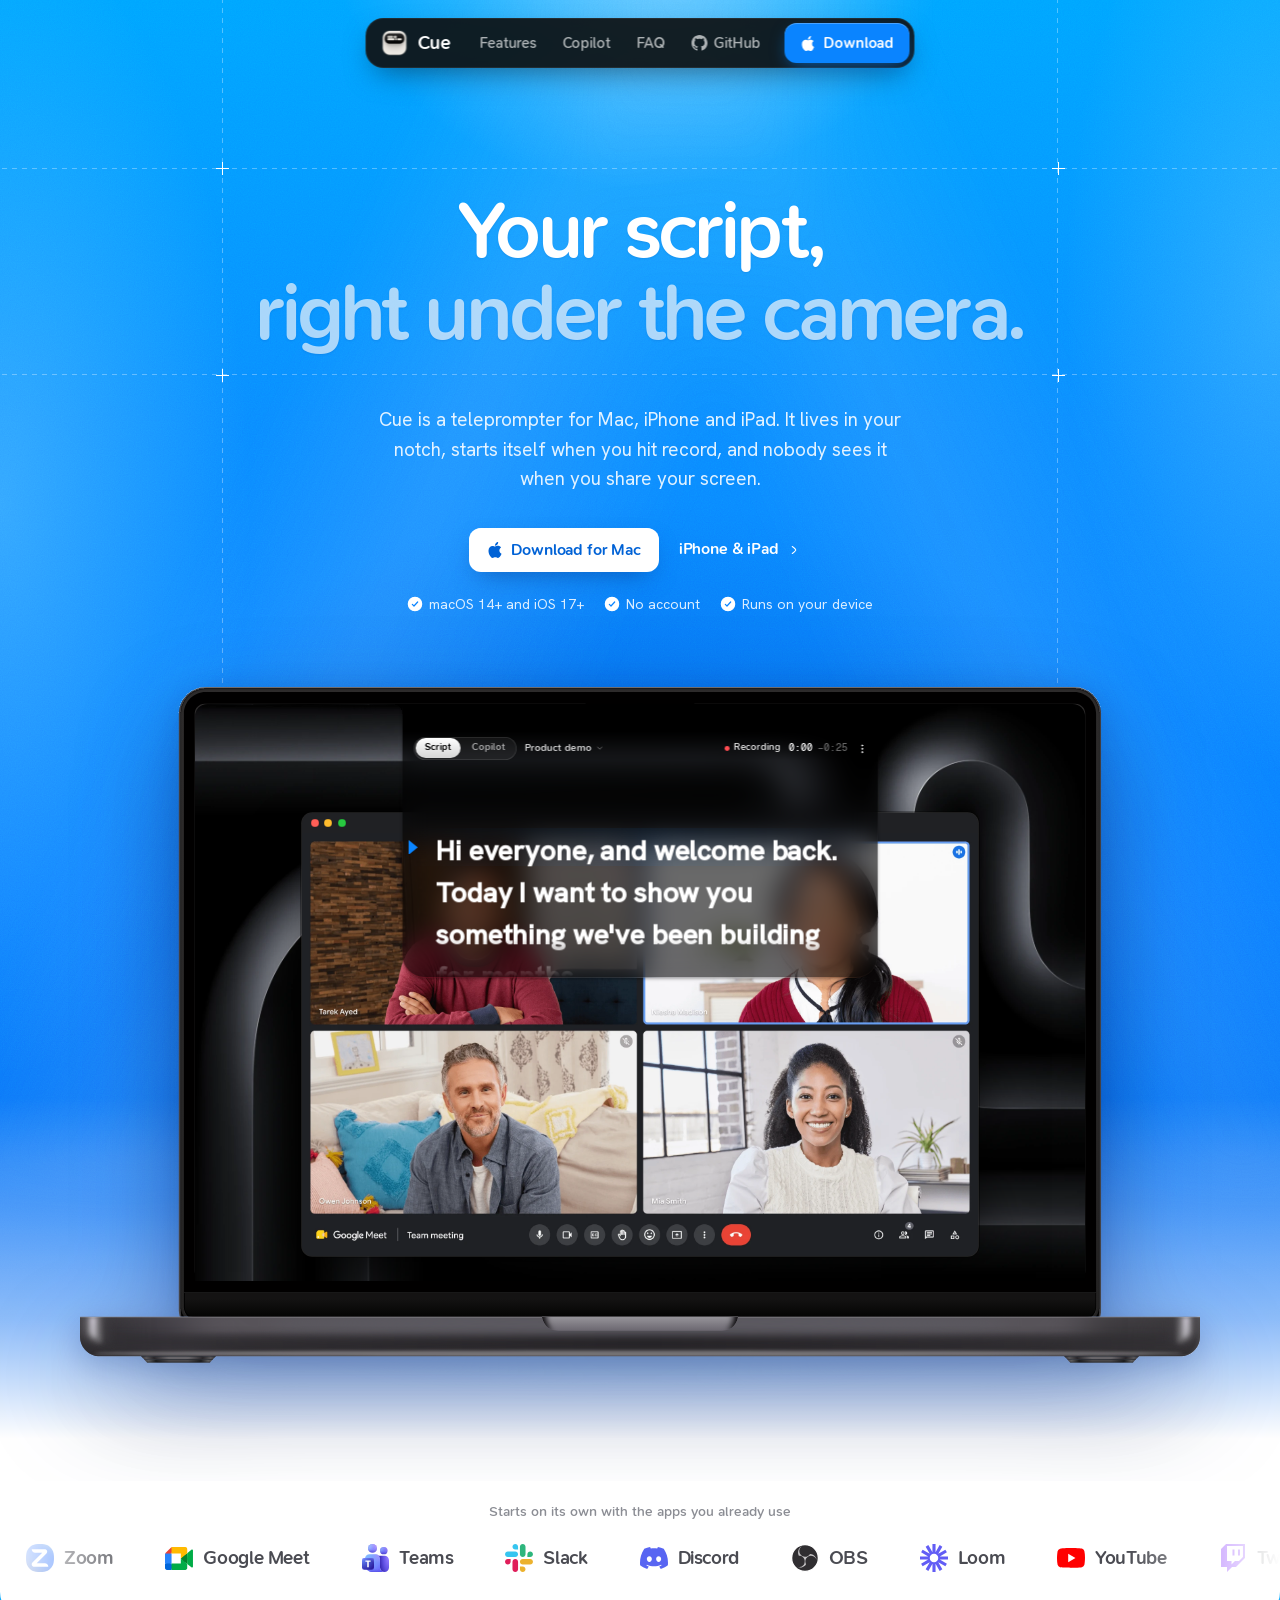
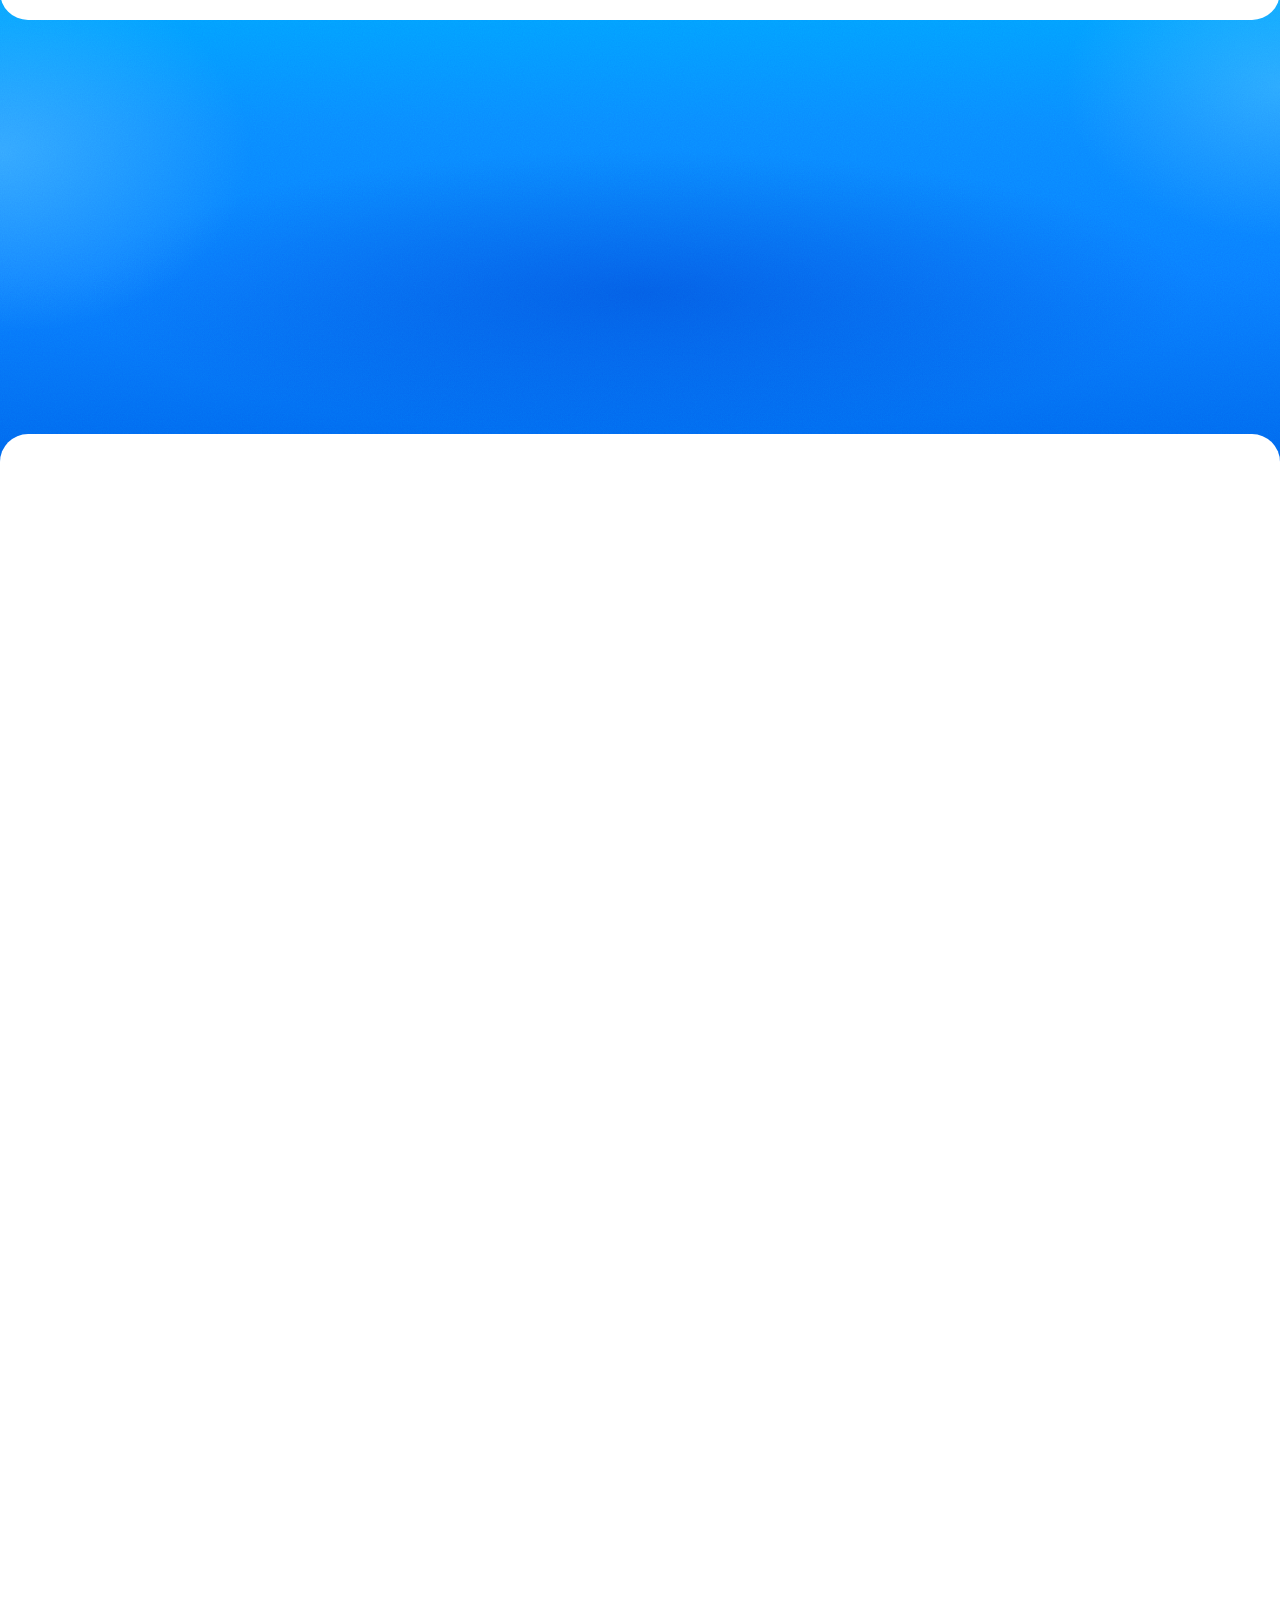
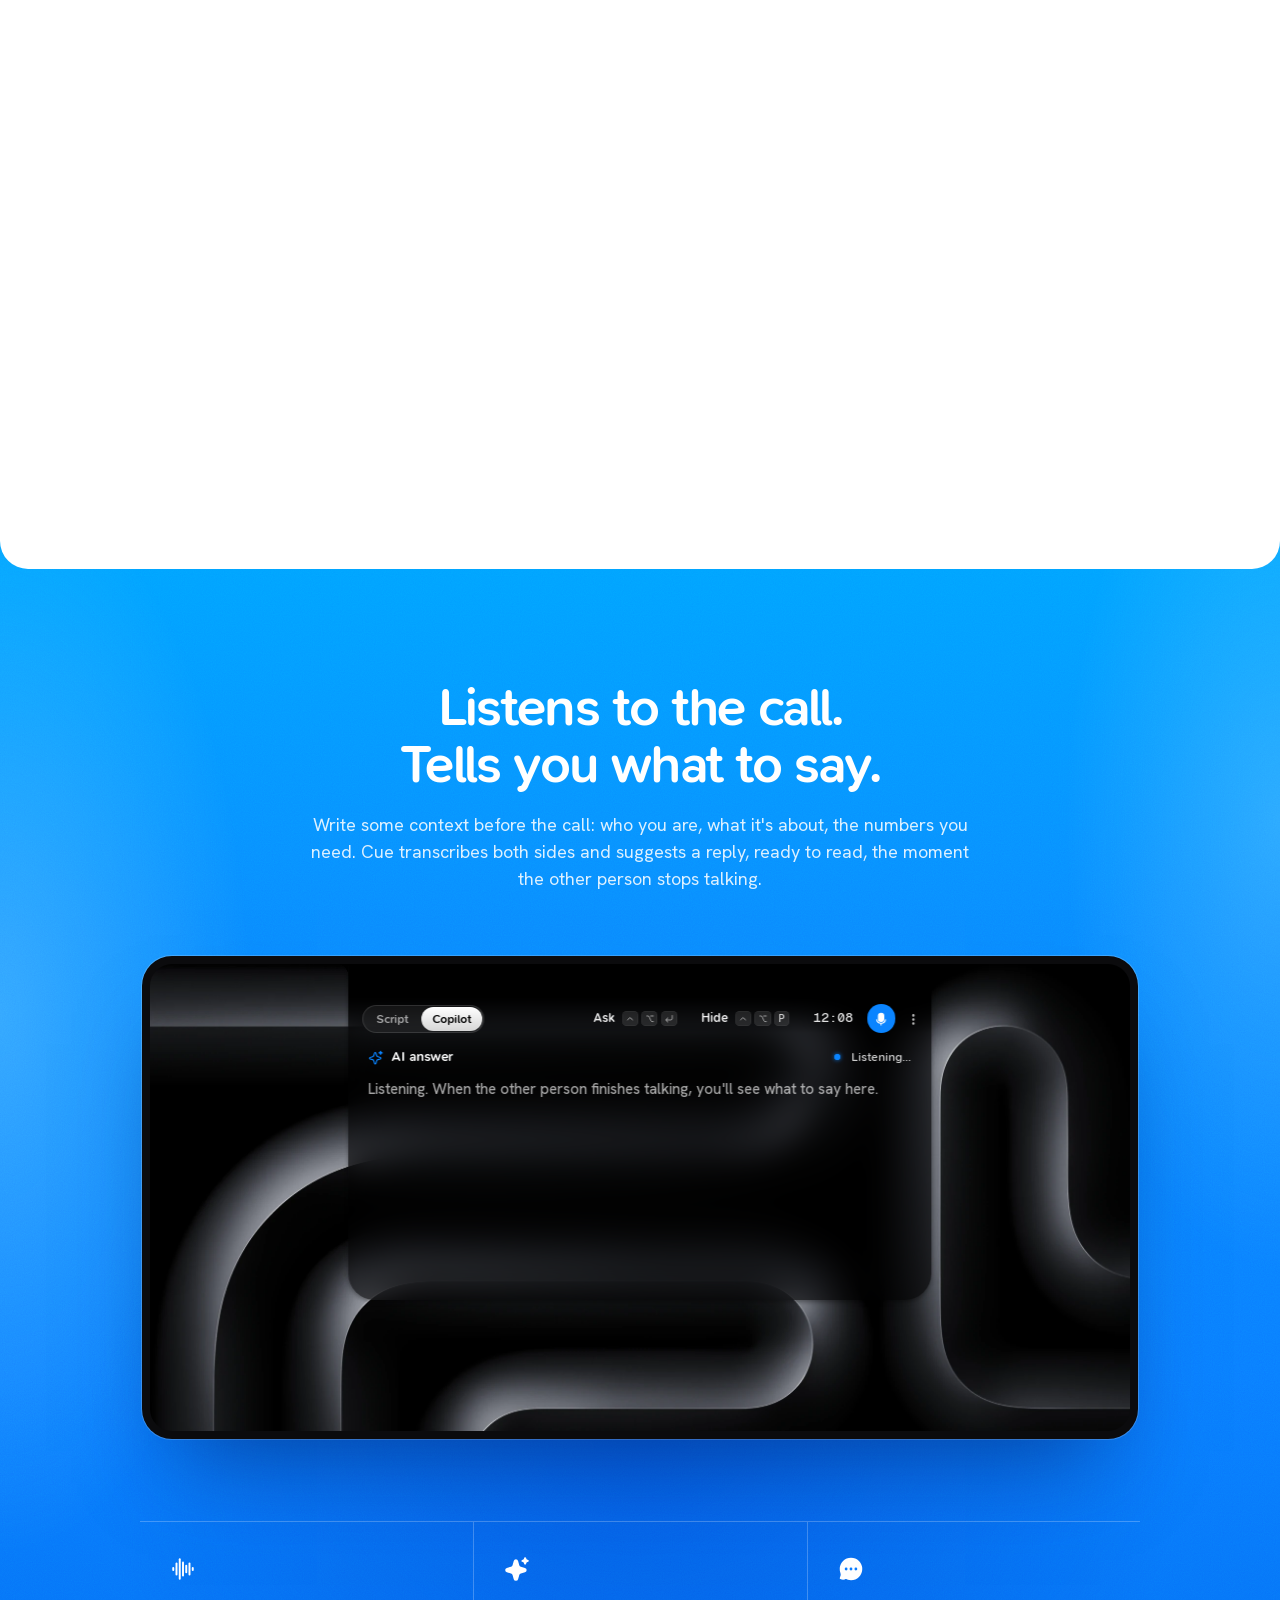
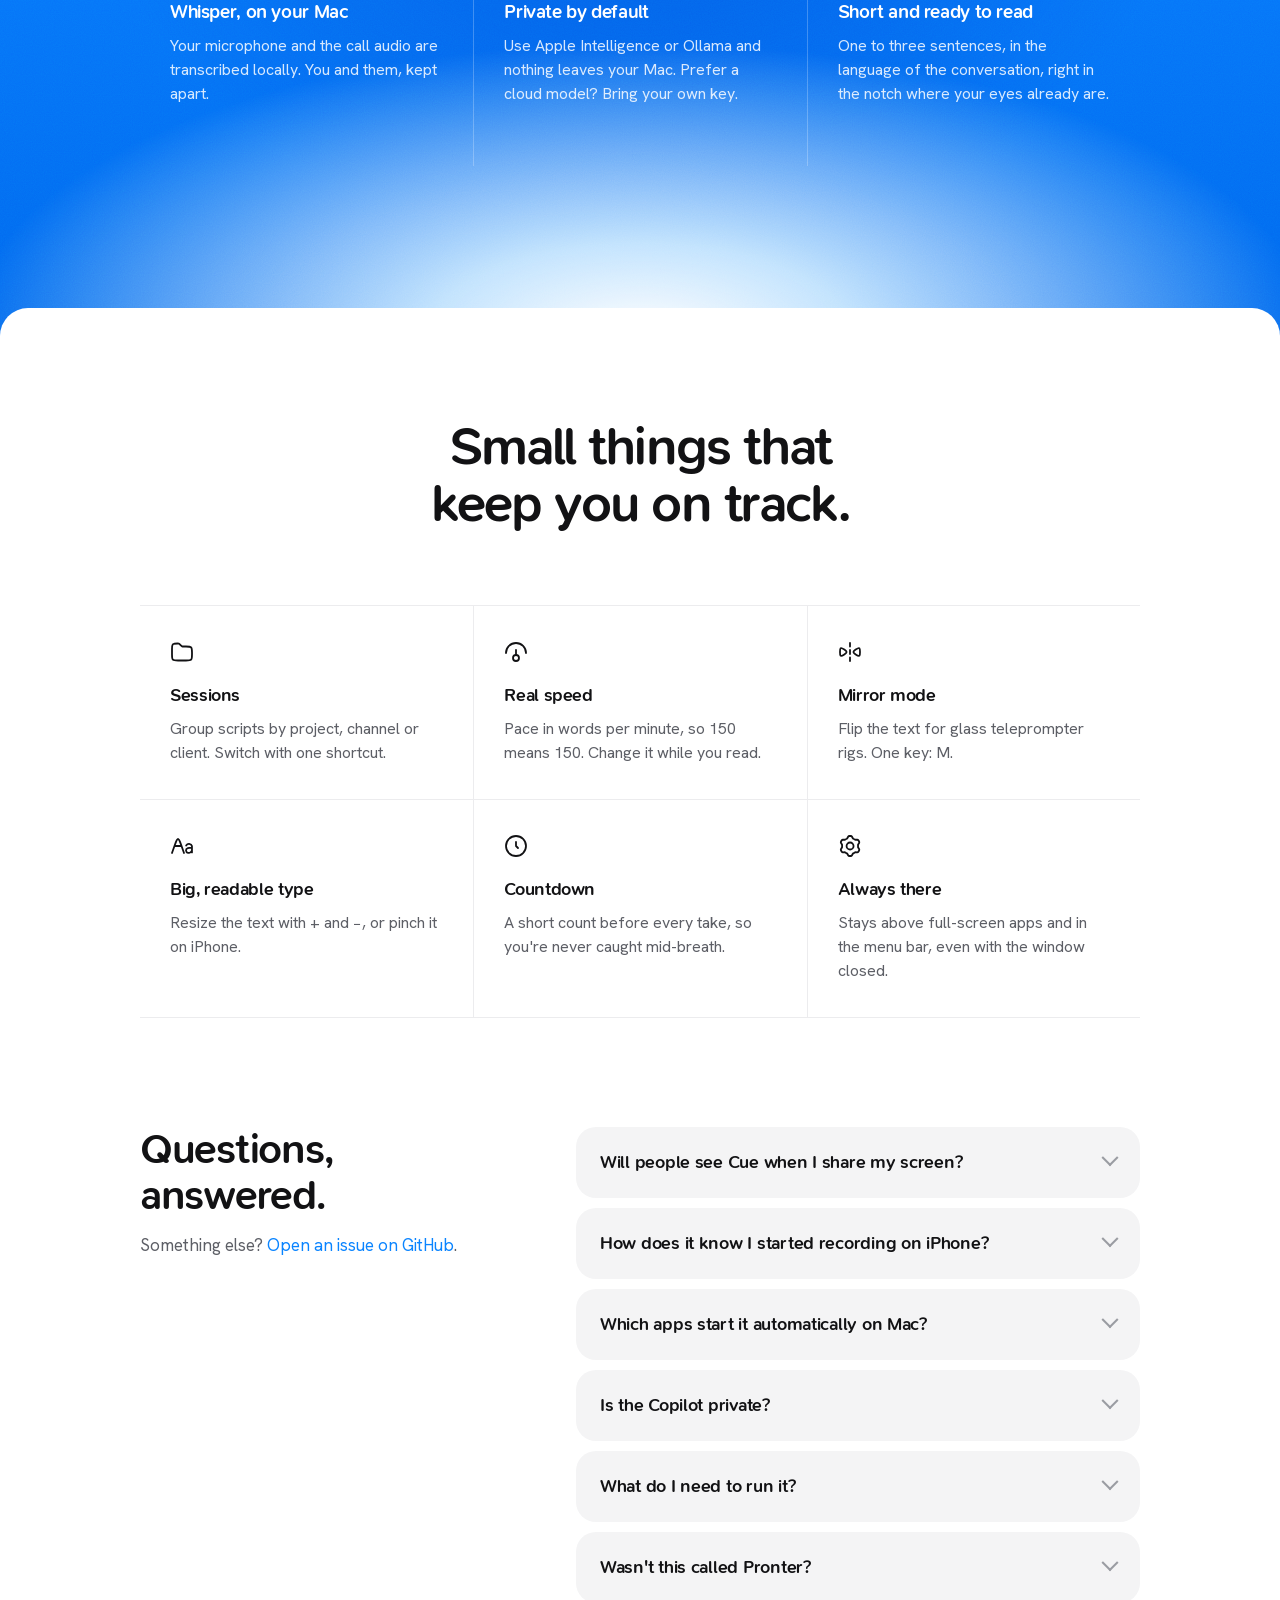
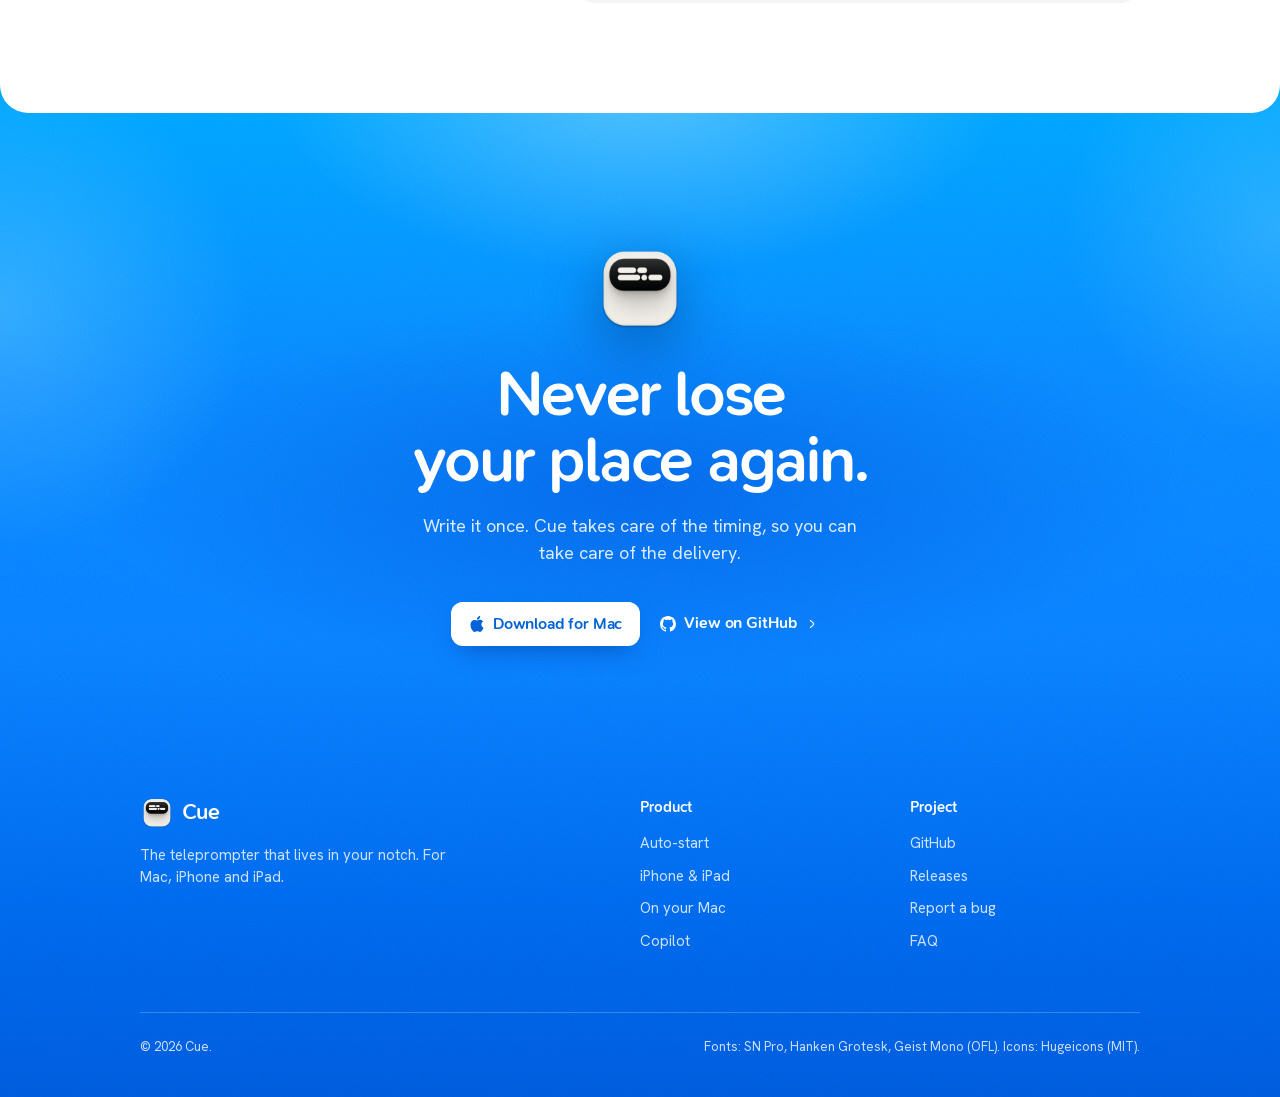
==== commit c0cbc318: "Site SEO and social preview; README in English - Social preview image (site/assets/img/og.jpg, 1200x" ====
--- a/site/index.html
+++ b/site/index.html
@@ -3,14 +3,31 @@
 <head>
   <meta charset="utf-8">
   <meta name="viewport" content="width=device-width, initial-scale=1">
-  <title>Cue: the teleprompter that lives in your notch</title>
-  <meta name="description" content="Cue is a teleprompter for Mac, iPhone and iPad. It sits under your camera, starts itself when you hit record, stays invisible when you share your screen, and can tell you what to say on a call.">
+  <title>Cue: teleprompter for Mac, iPhone and iPad that lives in your notch</title>
+  <meta name="description" content="Cue is a teleprompter for Mac, iPhone and iPad. It sits under your camera, starts when you record and stays hidden when you share your screen.">
+  <meta name="robots" content="index, follow">
+  <link rel="canonical" href="https://manuekle.github.io/cue/">
   <meta name="theme-color" content="#0a84ff">
-  <meta property="og:title" content="Cue: the teleprompter that lives in your notch">
+
+  <meta property="og:type" content="website">
+  <meta property="og:site_name" content="Cue">
+  <meta property="og:url" content="https://manuekle.github.io/cue/">
+  <meta property="og:title" content="Cue: teleprompter for Mac, iPhone and iPad that lives in your notch">
   <meta property="og:description" content="Your script, right under the camera. Starts when you record. Invisible when you share.">
-  <meta property="og:image" content="https://manuekle.github.io/cue/assets/img/icon-512.png">
-  <meta property="og:type" content="website">
-  <meta name="twitter:card" content="summary">
+  <meta property="og:image" content="https://manuekle.github.io/cue/assets/img/og.jpg">
+  <meta property="og:image:type" content="image/jpeg">
+  <meta property="og:image:width" content="1200">
+  <meta property="og:image:height" content="630">
+  <meta property="og:image:alt" content="Cue open under the notch of a MacBook during a Google Meet call, next to the headline &quot;Your script, right under the camera.&quot;">
+  <meta property="og:locale" content="en_US">
+
+  <meta name="twitter:card" content="summary_large_image">
+  <meta name="twitter:title" content="Cue: teleprompter for Mac, iPhone and iPad that lives in your notch">
+  <meta name="twitter:description" content="Your script, right under the camera. Starts when you record. Invisible when you share.">
+  <meta name="twitter:image" content="https://manuekle.github.io/cue/assets/img/og.jpg">
+  <meta name="twitter:image:alt" content="Cue open under the notch of a MacBook during a Google Meet call, next to the headline &quot;Your script, right under the camera.&quot;">
+
+  <script type="application/ld+json">[{"@context": "https://schema.org", "@type": "SoftwareApplication", "name": "Cue", "alternateName": "Pronter", "url": "https://manuekle.github.io/cue/", "image": "https://manuekle.github.io/cue/assets/img/og.jpg", "description": "Cue is a teleprompter for Mac, iPhone and iPad. It sits under your camera, starts when you record and stays hidden when you share your screen.", "applicationCategory": "MultimediaApplication", "operatingSystem": "macOS 14 or later, iOS 17 or later, iPadOS 17 or later", "downloadUrl": "https://github.com/Manuekle/cue/releases/latest", "codeRepository": "https://github.com/Manuekle/cue"}, {"@context": "https://schema.org", "@type": "FAQPage", "mainEntity": [{"@type": "Question", "name": "Will people see Cue when I share my screen?", "acceptedAnswer": {"@type": "Answer", "text": "No. On Mac the prompter window is excluded from screen capture, so it doesn't appear in Zoom, Meet, FaceTime or screen recordings. Only you can see it."}}, {"@type": "Question", "name": "How does it know I started recording on iPhone?", "acceptedAnswer": {"@type": "Answer", "text": "iOS doesn't tell apps when another app records. While the floating window is open, Cue keeps a light audio session. When another app starts recording, iOS interrupts that session, and Cue takes it as the signal to count down and start. You can always tap ▶ yourself."}}, {"@type": "Question", "name": "Which apps start it automatically on Mac?", "acceptedAnswer": {"@type": "Answer", "text": "Any app that turns on the camera: Zoom, Google Meet, FaceTime, QuickTime, OBS, Photo Booth and more. You can also make the microphone the trigger."}}, {"@type": "Question", "name": "Is the Copilot private?", "acceptedAnswer": {"@type": "Answer", "text": "Transcription runs on your Mac with Whisper. With Apple Intelligence or Ollama (for example qwen2.5:7b) the replies are generated locally too. Cloud models like OpenAI, Gemini or Claude are optional and use your own key, stored in the Keychain."}}, {"@type": "Question", "name": "What do I need to run it?", "acceptedAnswer": {"@type": "Answer", "text": "A Mac with macOS 14 or later, or an iPhone or iPad with iOS 17 or later. The notch tab works best on a Mac with a notch; on other Macs it sits just under the menu bar. Apple Intelligence needs macOS 26."}}, {"@type": "Question", "name": "Wasn't this called Pronter?", "acceptedAnswer": {"@type": "Answer", "text": "Yes. Same app, new name."}}]}]</script>
   <link rel="icon" type="image/png" href="assets/img/favicon.png">
   <link rel="apple-touch-icon" href="assets/img/apple-touch-icon.png">
   <link rel="preload" href="assets/fonts/SNPro-Semibold.ttf" as="font" type="font/ttf" crossorigin>
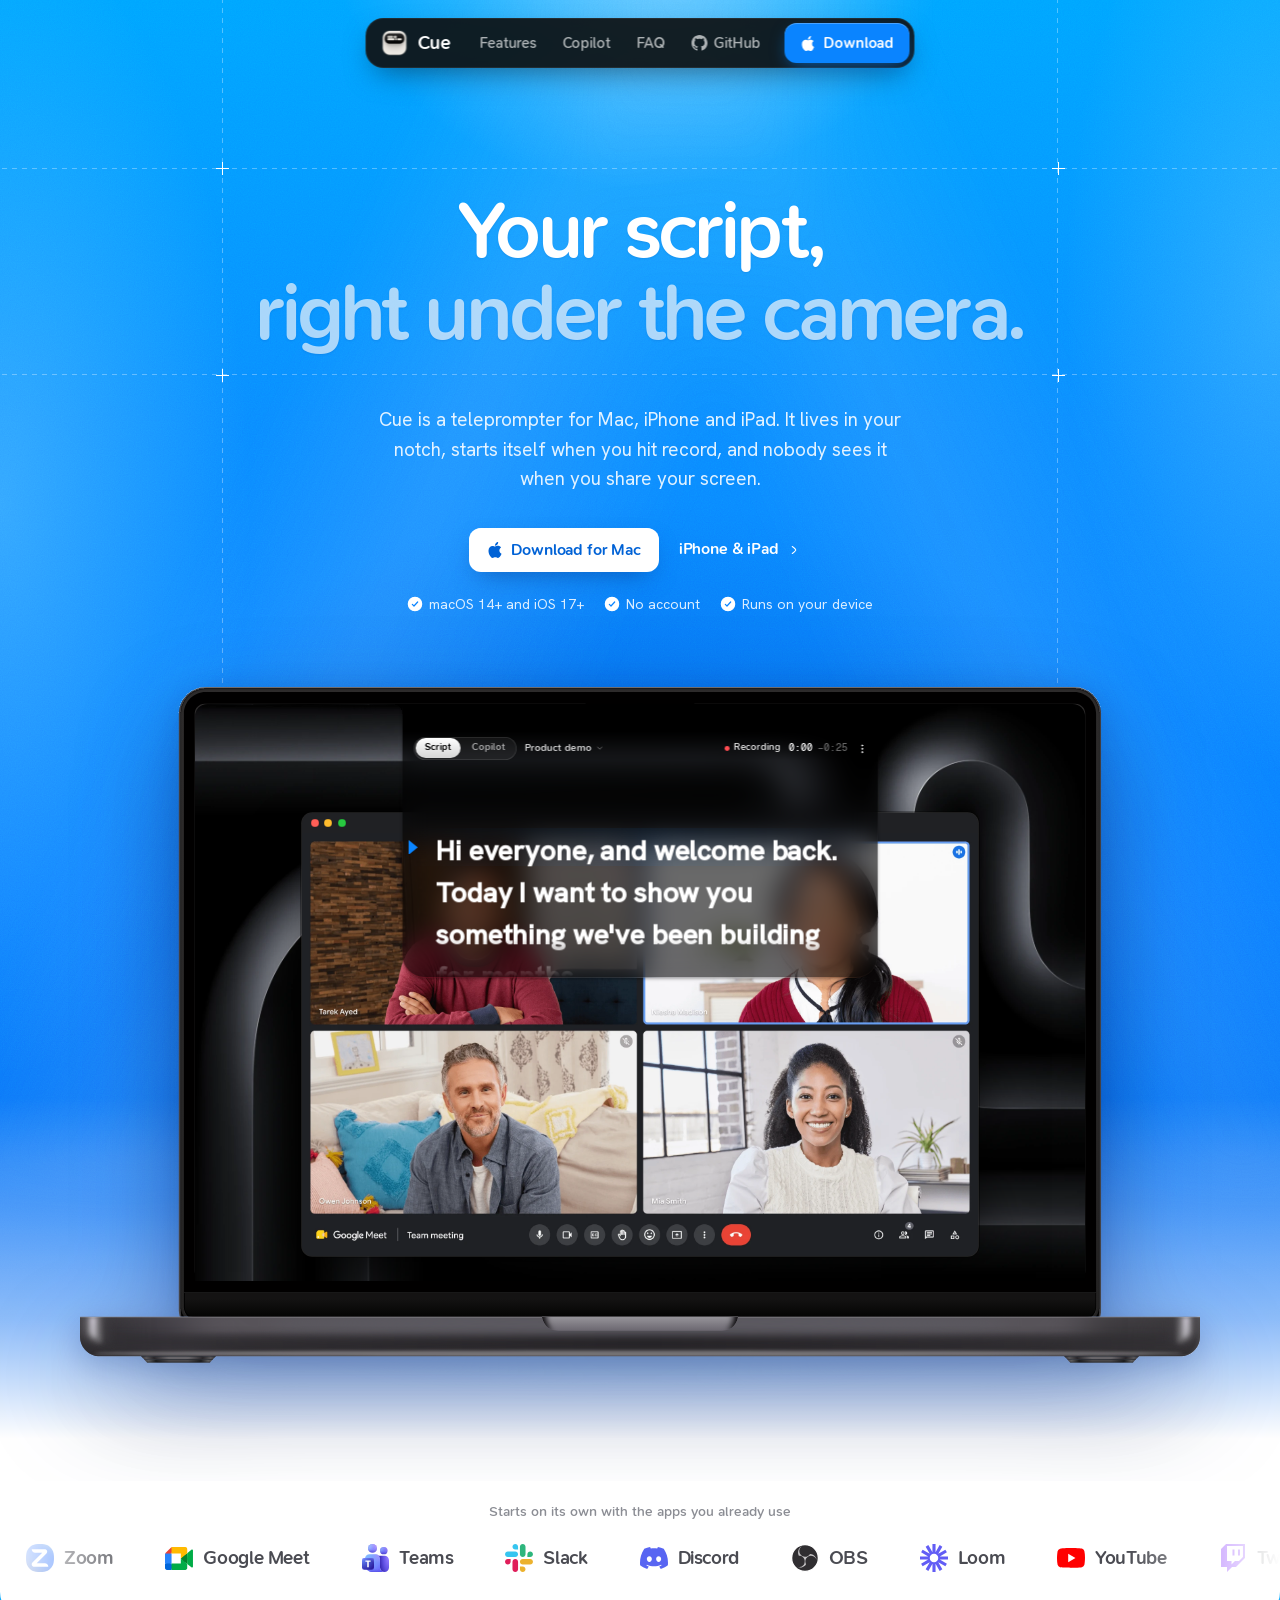
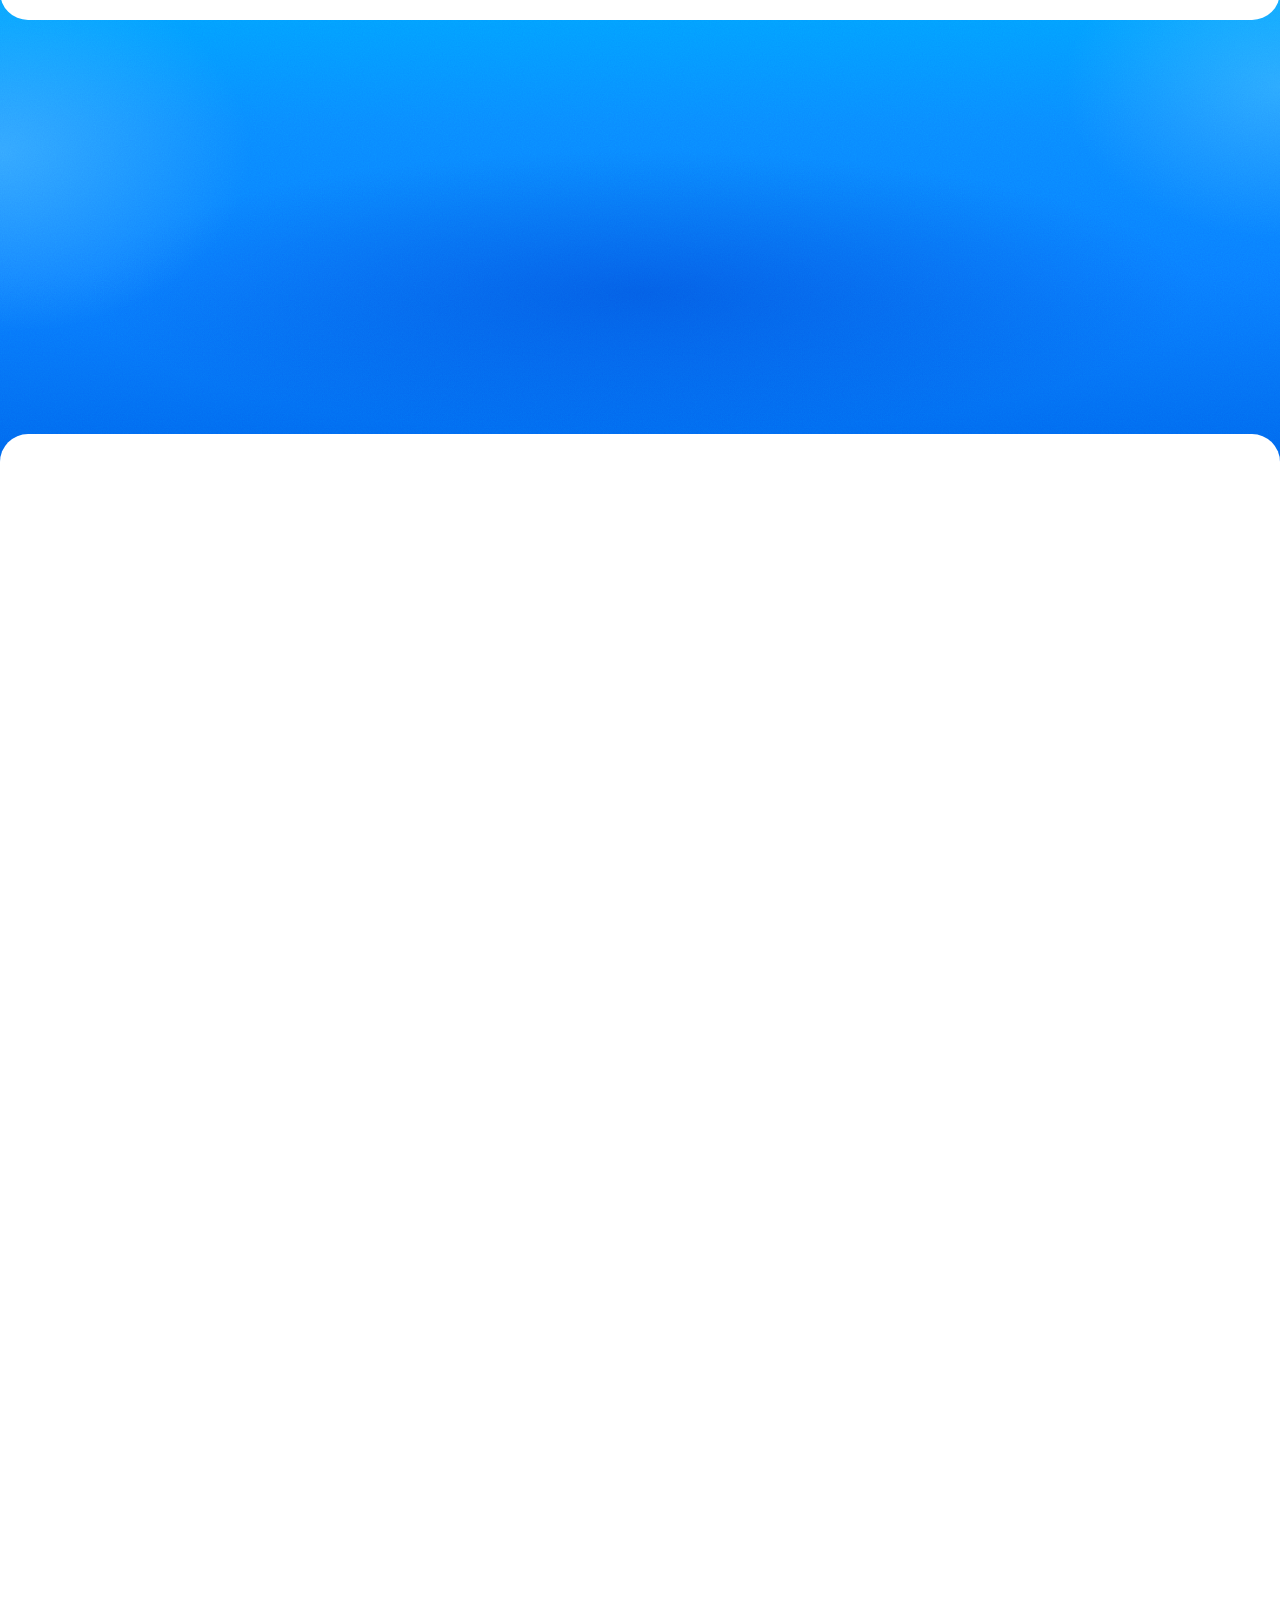
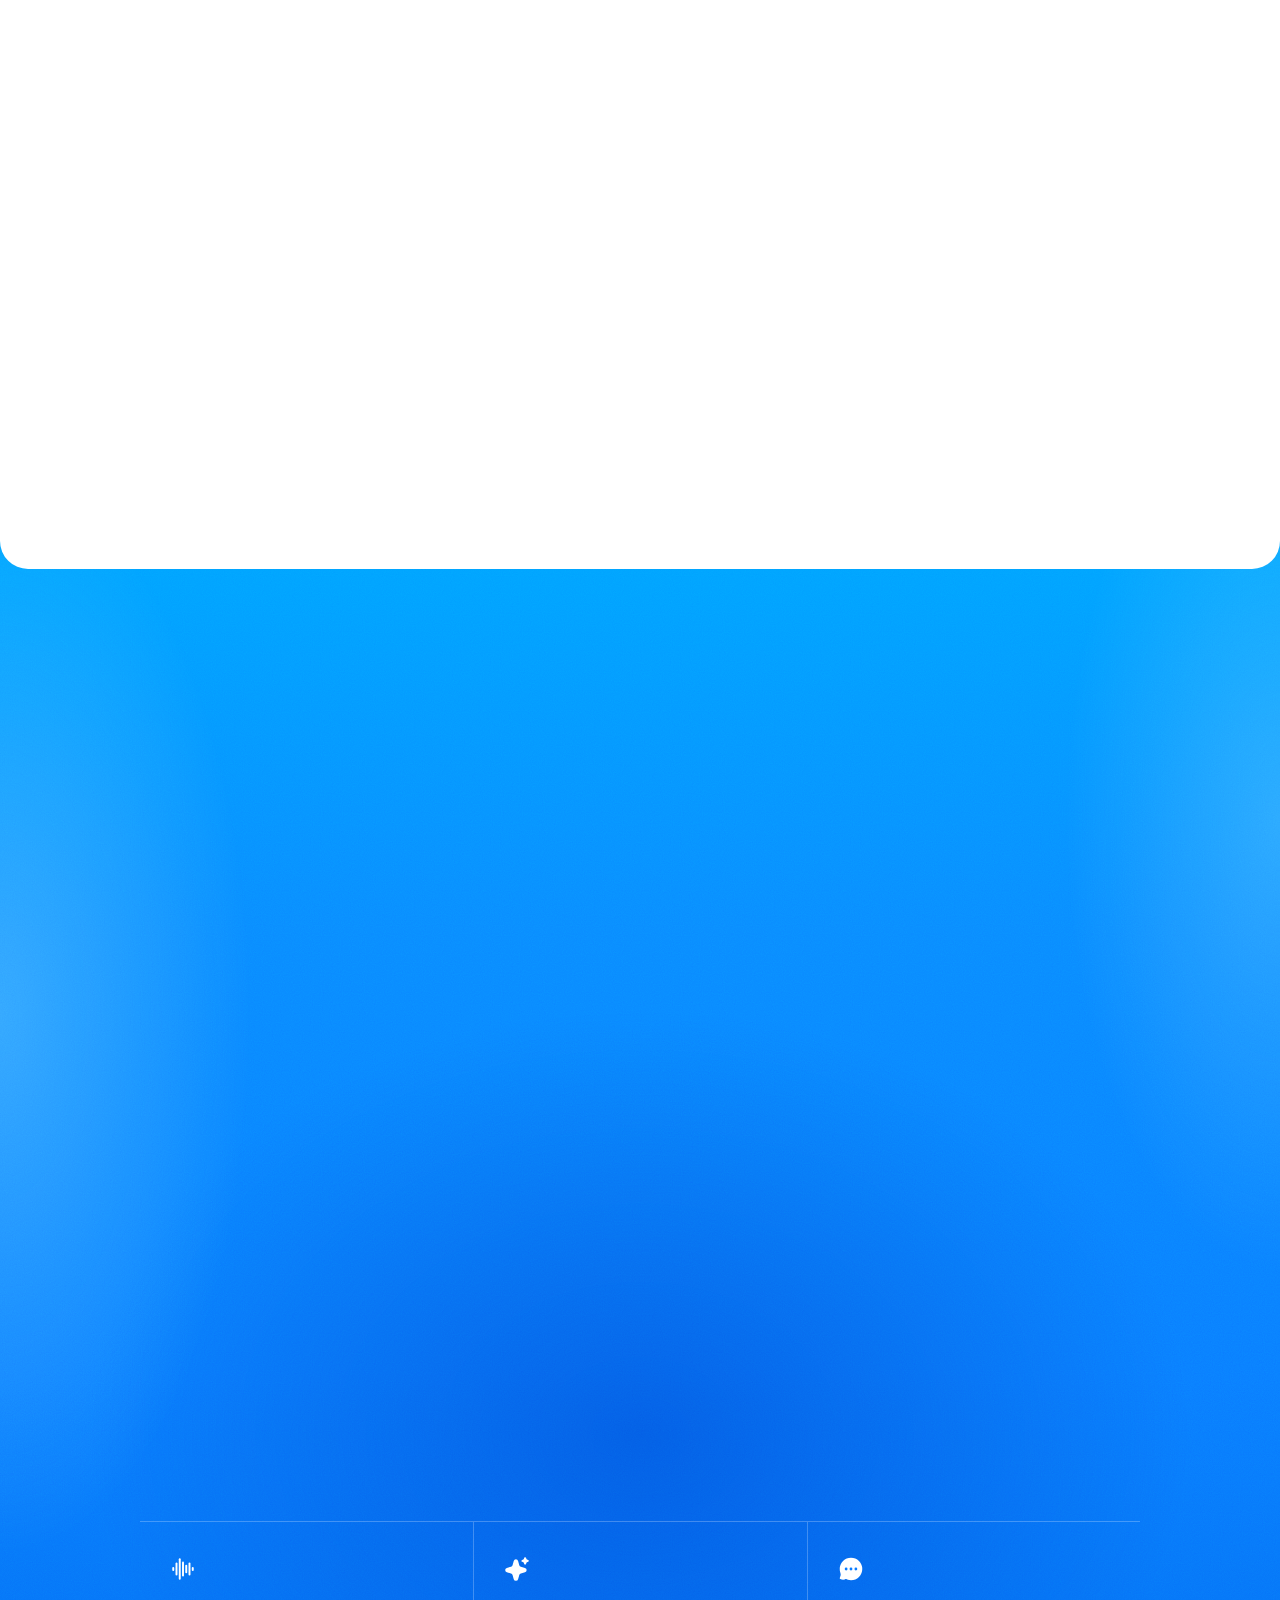
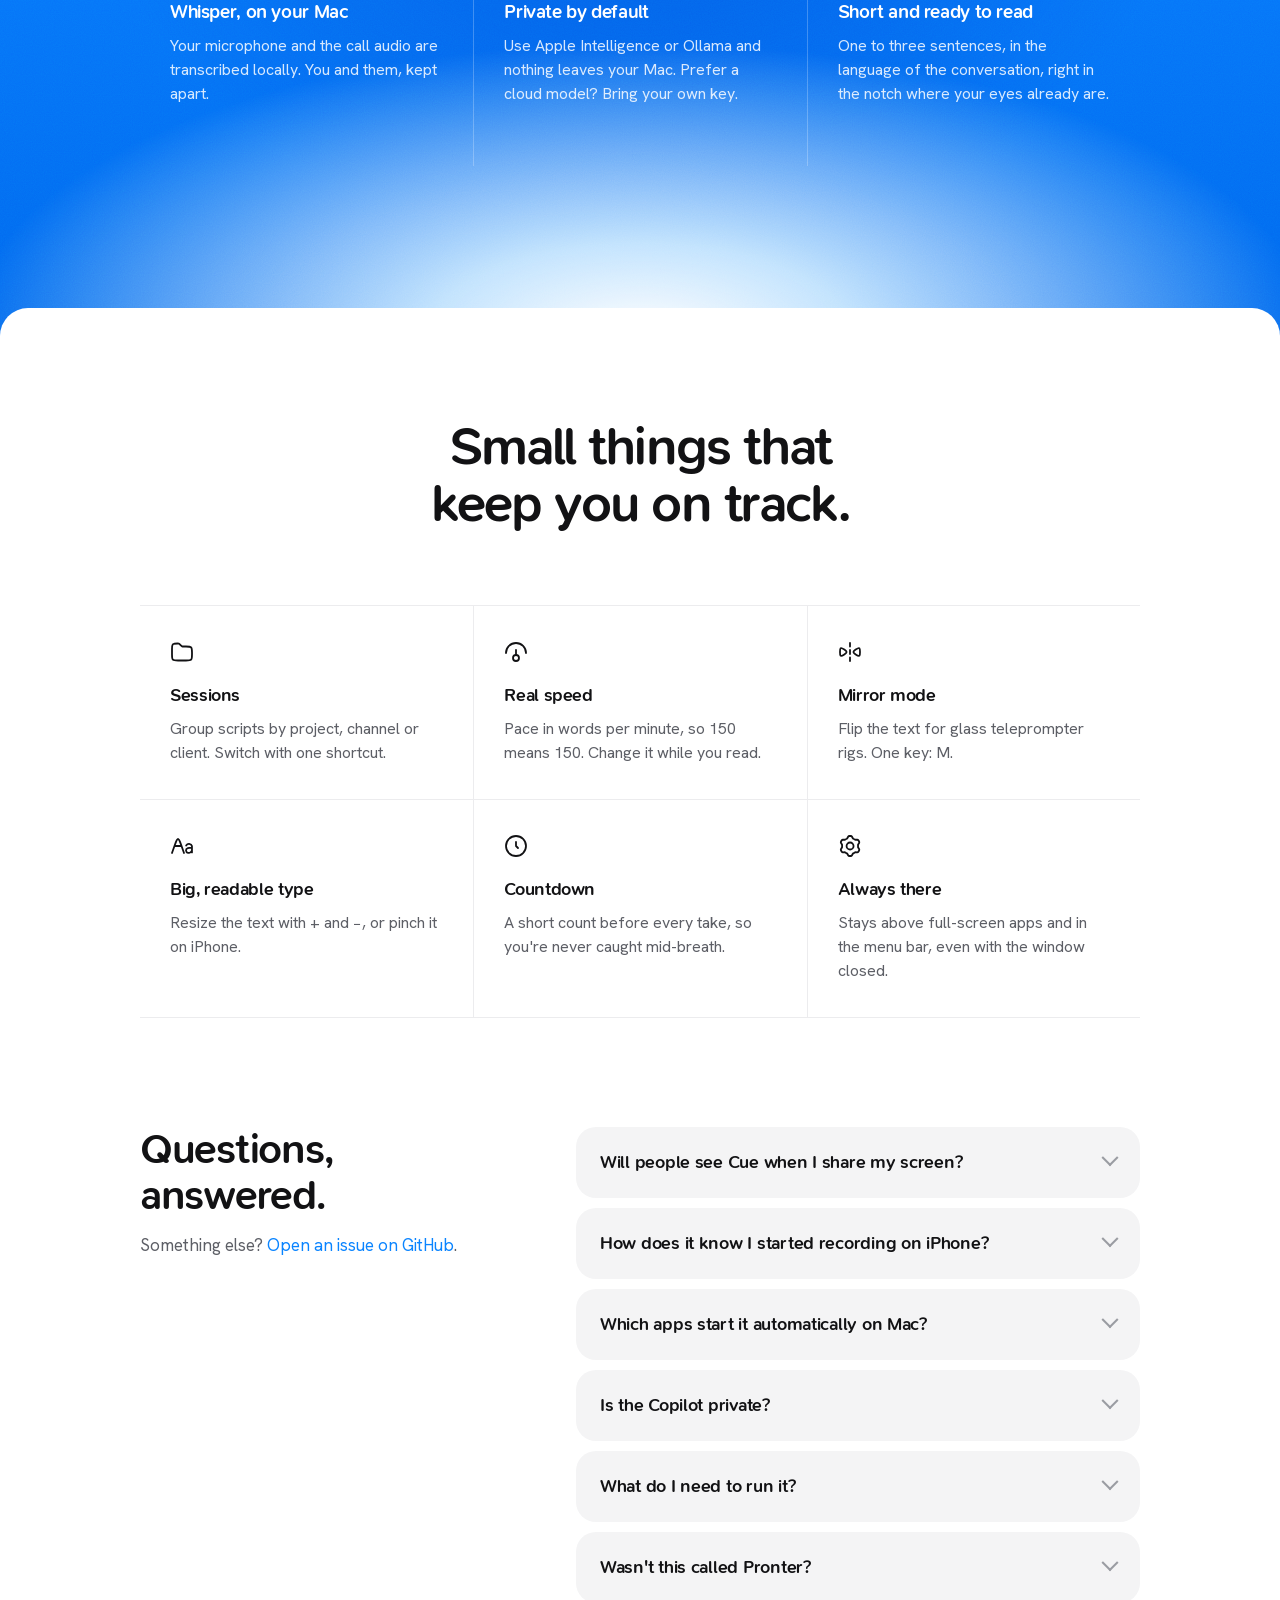
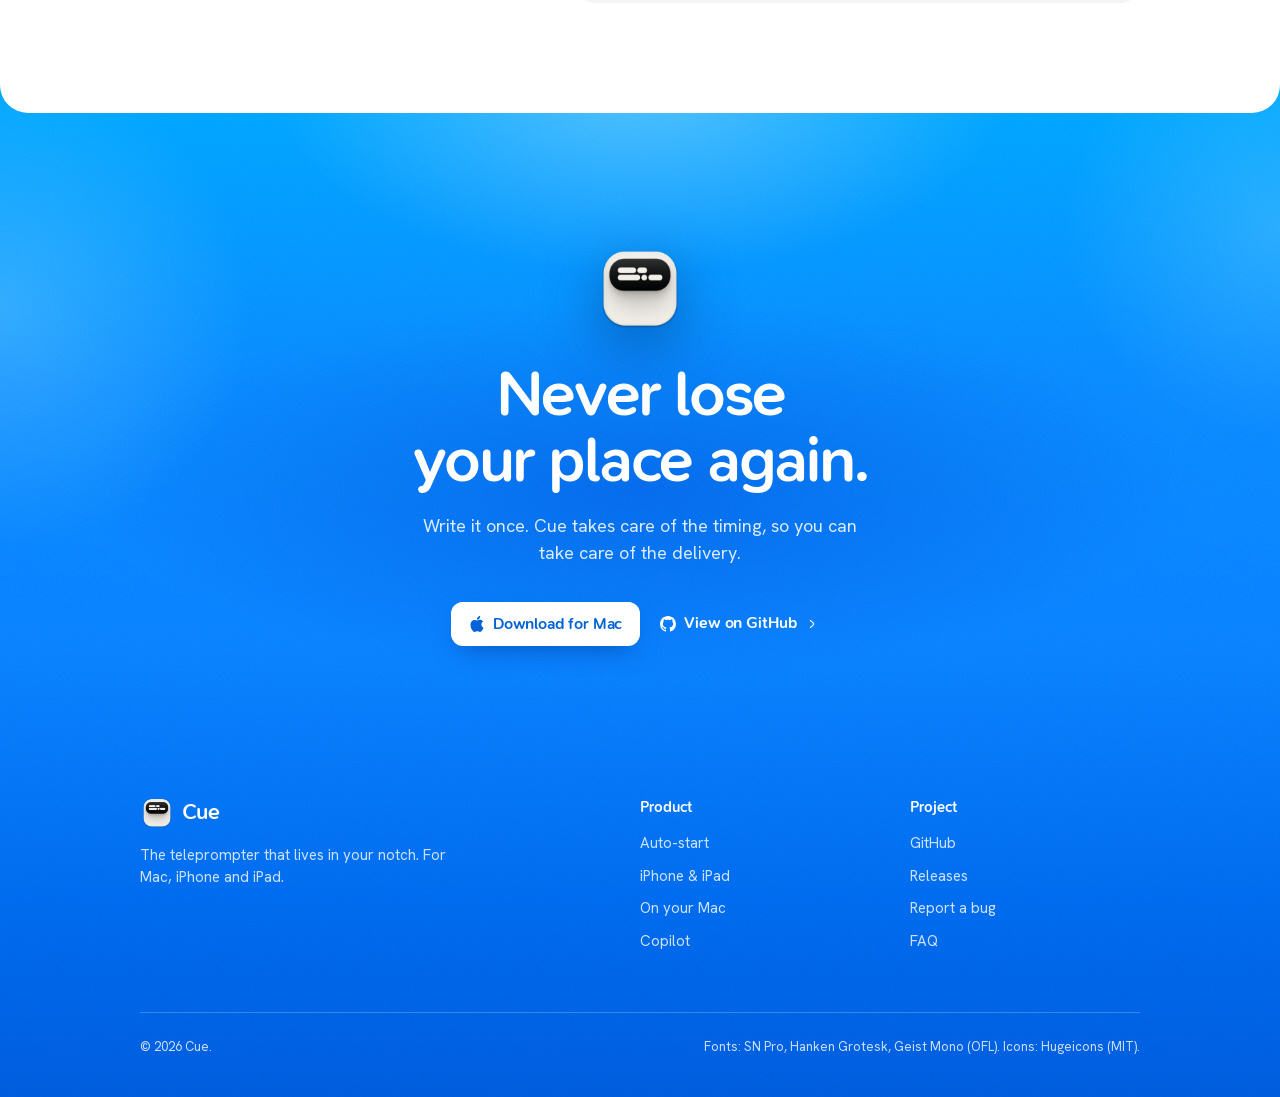
==== commit 57272248: "Version the social preview image URL so link previews refetch it" ====
--- a/site/index.html
+++ b/site/index.html
@@ -14,7 +14,8 @@
   <meta property="og:url" content="https://manuekle.github.io/cue/">
   <meta property="og:title" content="Cue: teleprompter for Mac, iPhone and iPad that lives in your notch">
   <meta property="og:description" content="Your script, right under the camera. Starts when you record. Invisible when you share.">
-  <meta property="og:image" content="https://manuekle.github.io/cue/assets/img/og.jpg">
+  <meta property="og:image" content="https://manuekle.github.io/cue/assets/img/og.jpg?v=2">
+  <meta property="og:image:secure_url" content="https://manuekle.github.io/cue/assets/img/og.jpg?v=2">
   <meta property="og:image:type" content="image/jpeg">
   <meta property="og:image:width" content="1200">
   <meta property="og:image:height" content="630">
@@ -24,7 +25,7 @@
   <meta name="twitter:card" content="summary_large_image">
   <meta name="twitter:title" content="Cue: teleprompter for Mac, iPhone and iPad that lives in your notch">
   <meta name="twitter:description" content="Your script, right under the camera. Starts when you record. Invisible when you share.">
-  <meta name="twitter:image" content="https://manuekle.github.io/cue/assets/img/og.jpg">
+  <meta name="twitter:image" content="https://manuekle.github.io/cue/assets/img/og.jpg?v=2">
   <meta name="twitter:image:alt" content="Cue open under the notch of a MacBook during a Google Meet call, next to the headline &quot;Your script, right under the camera.&quot;">
 
   <script type="application/ld+json">[{"@context": "https://schema.org", "@type": "SoftwareApplication", "name": "Cue", "alternateName": "Pronter", "url": "https://manuekle.github.io/cue/", "image": "https://manuekle.github.io/cue/assets/img/og.jpg", "description": "Cue is a teleprompter for Mac, iPhone and iPad. It sits under your camera, starts when you record and stays hidden when you share your screen.", "applicationCategory": "MultimediaApplication", "operatingSystem": "macOS 14 or later, iOS 17 or later, iPadOS 17 or later", "downloadUrl": "https://github.com/Manuekle/cue/releases/latest", "codeRepository": "https://github.com/Manuekle/cue"}, {"@context": "https://schema.org", "@type": "FAQPage", "mainEntity": [{"@type": "Question", "name": "Will people see Cue when I share my screen?", "acceptedAnswer": {"@type": "Answer", "text": "No. On Mac the prompter window is excluded from screen capture, so it doesn't appear in Zoom, Meet, FaceTime or screen recordings. Only you can see it."}}, {"@type": "Question", "name": "How does it know I started recording on iPhone?", "acceptedAnswer": {"@type": "Answer", "text": "iOS doesn't tell apps when another app records. While the floating window is open, Cue keeps a light audio session. When another app starts recording, iOS interrupts that session, and Cue takes it as the signal to count down and start. You can always tap ▶ yourself."}}, {"@type": "Question", "name": "Which apps start it automatically on Mac?", "acceptedAnswer": {"@type": "Answer", "text": "Any app that turns on the camera: Zoom, Google Meet, FaceTime, QuickTime, OBS, Photo Booth and more. You can also make the microphone the trigger."}}, {"@type": "Question", "name": "Is the Copilot private?", "acceptedAnswer": {"@type": "Answer", "text": "Transcription runs on your Mac with Whisper. With Apple Intelligence or Ollama (for example qwen2.5:7b) the replies are generated locally too. Cloud models like OpenAI, Gemini or Claude are optional and use your own key, stored in the Keychain."}}, {"@type": "Question", "name": "What do I need to run it?", "acceptedAnswer": {"@type": "Answer", "text": "A Mac with macOS 14 or later, or an iPhone or iPad with iOS 17 or later. The notch tab works best on a Mac with a notch; on other Macs it sits just under the menu bar. Apple Intelligence needs macOS 26."}}, {"@type": "Question", "name": "Wasn't this called Pronter?", "acceptedAnswer": {"@type": "Answer", "text": "Yes. Same app, new name."}}]}]</script>
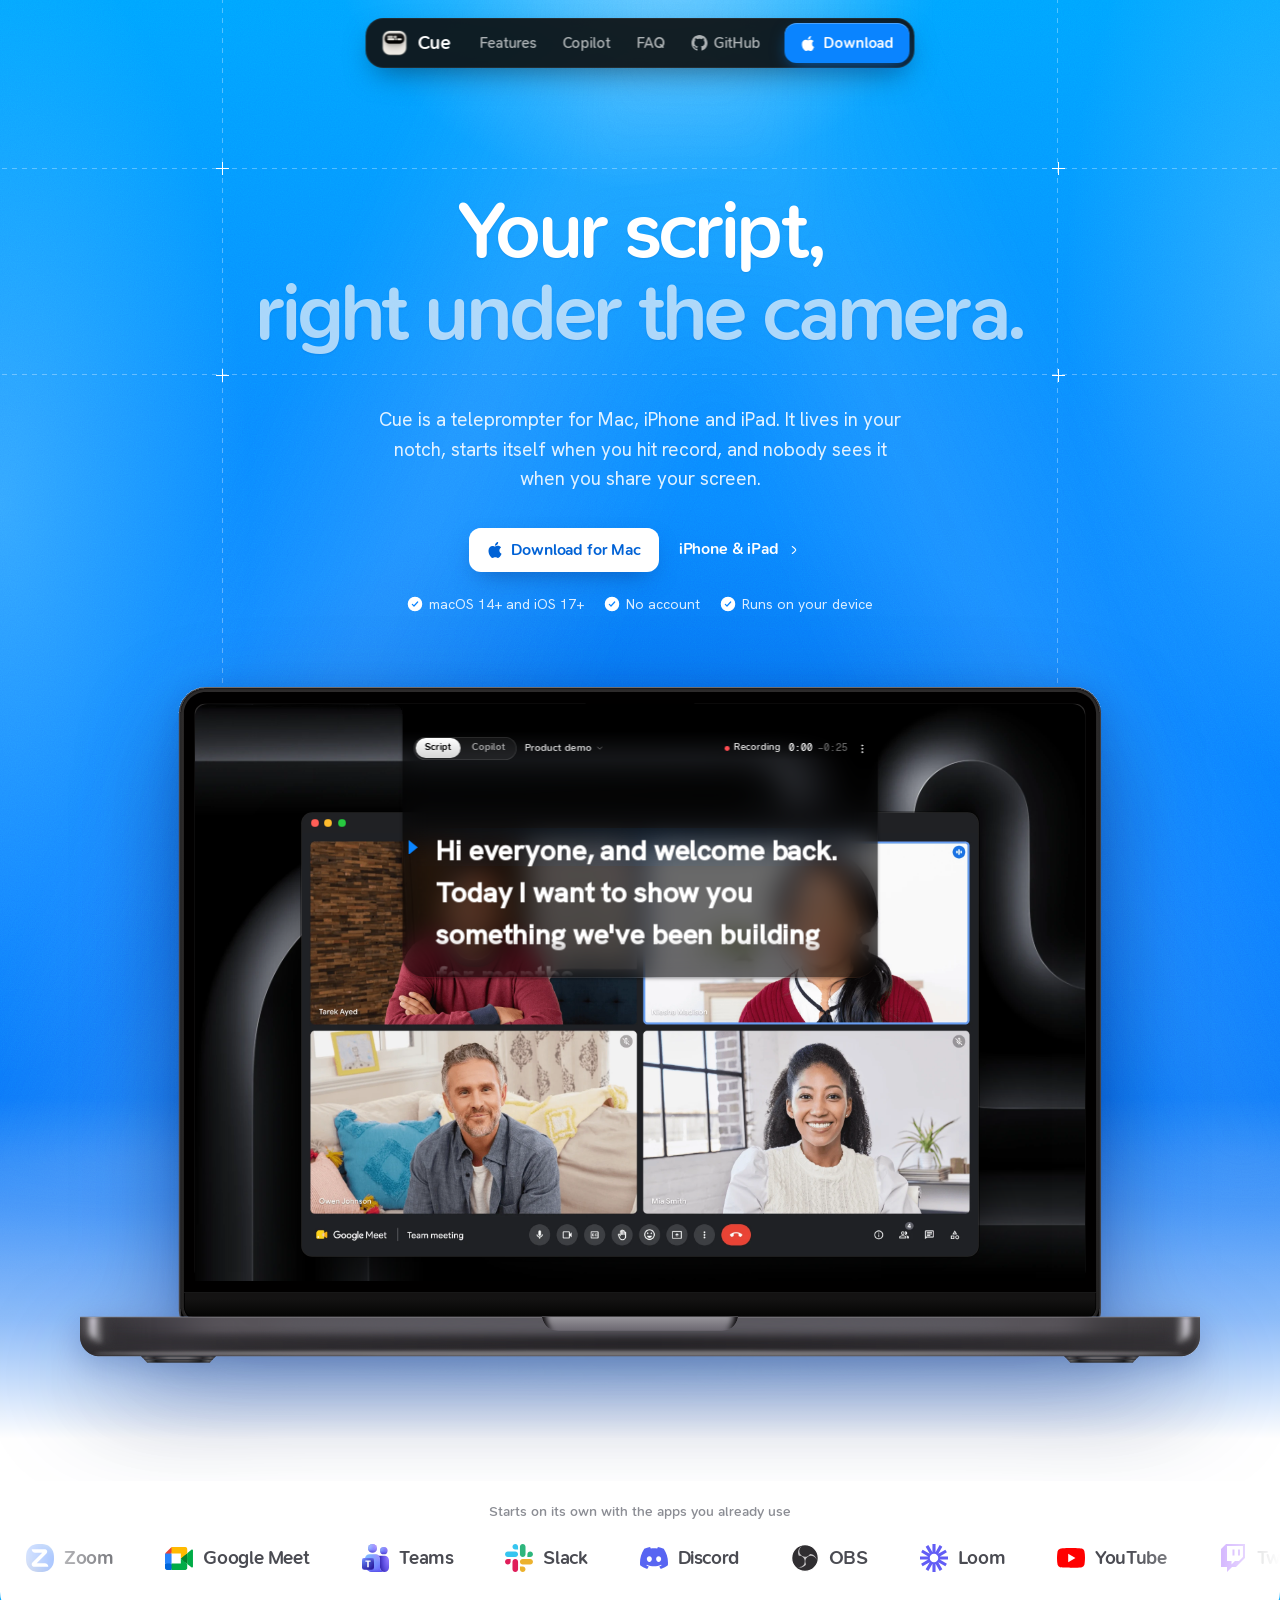
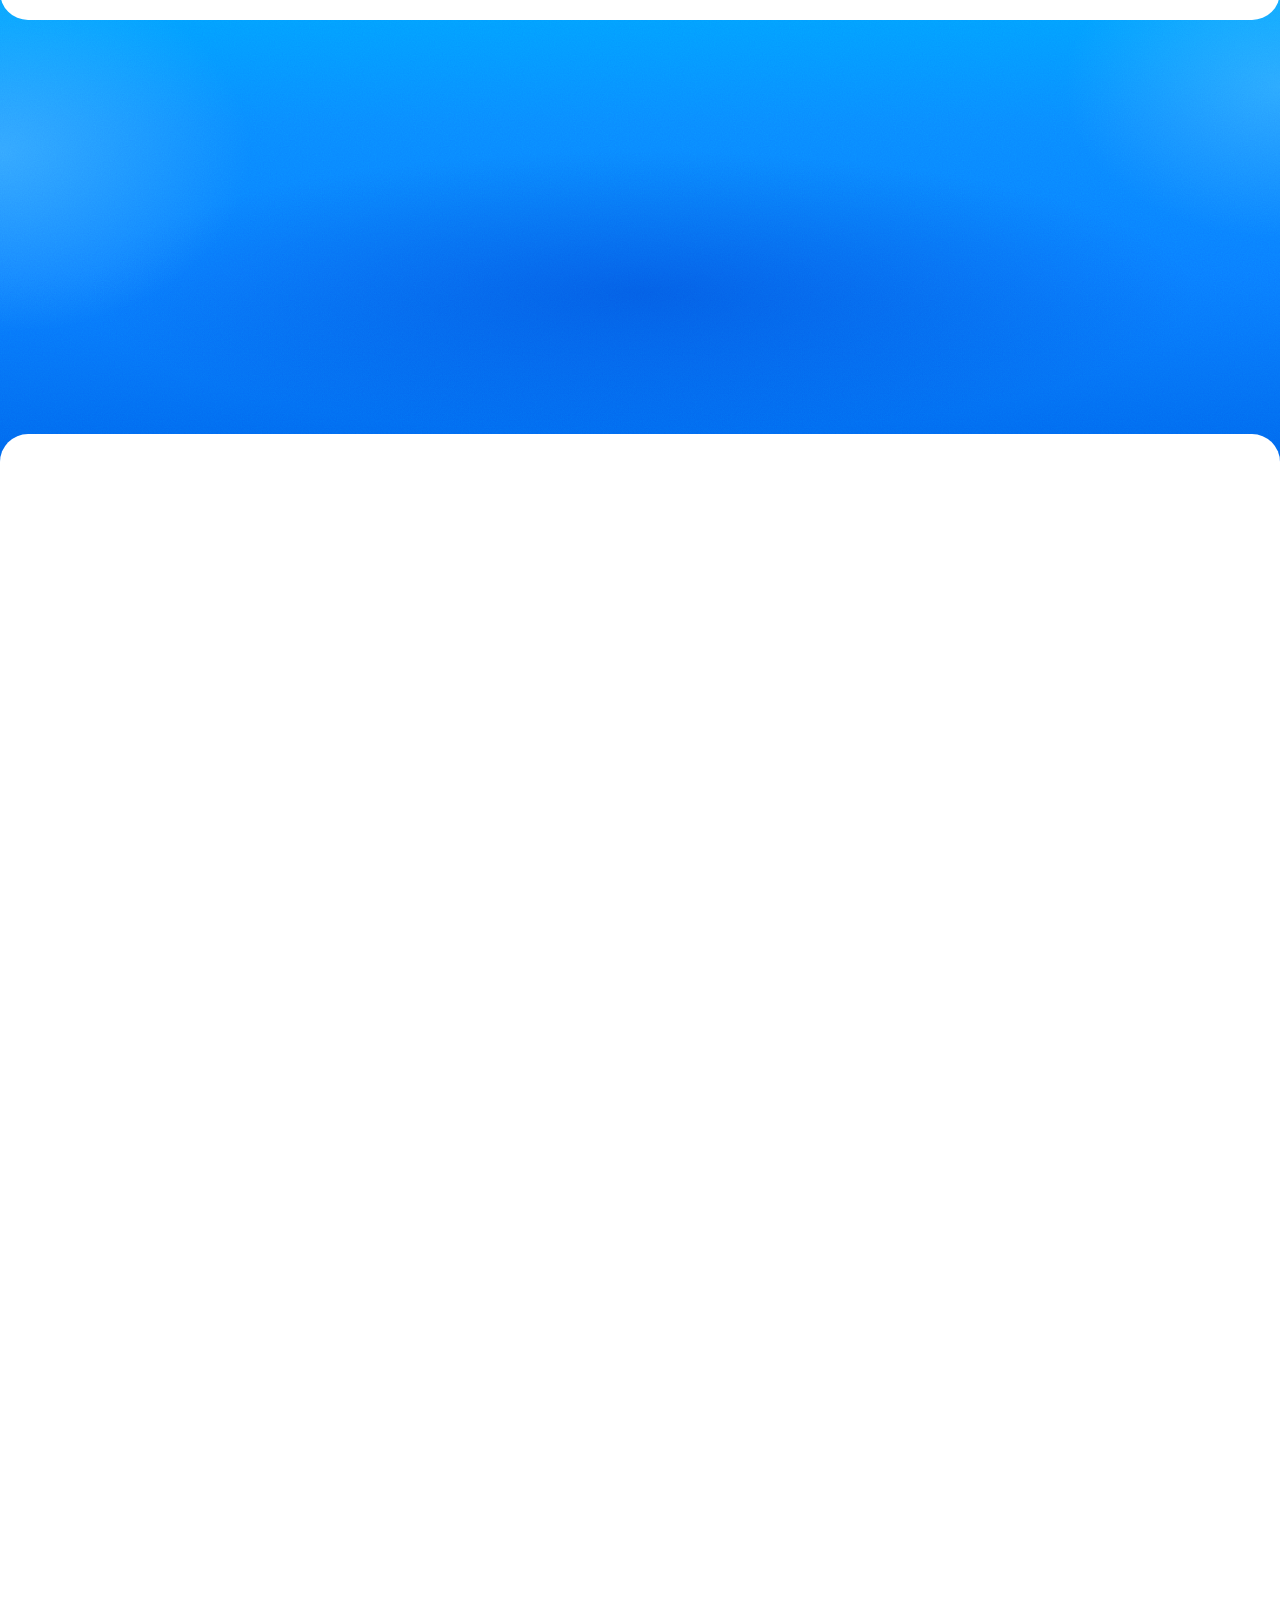
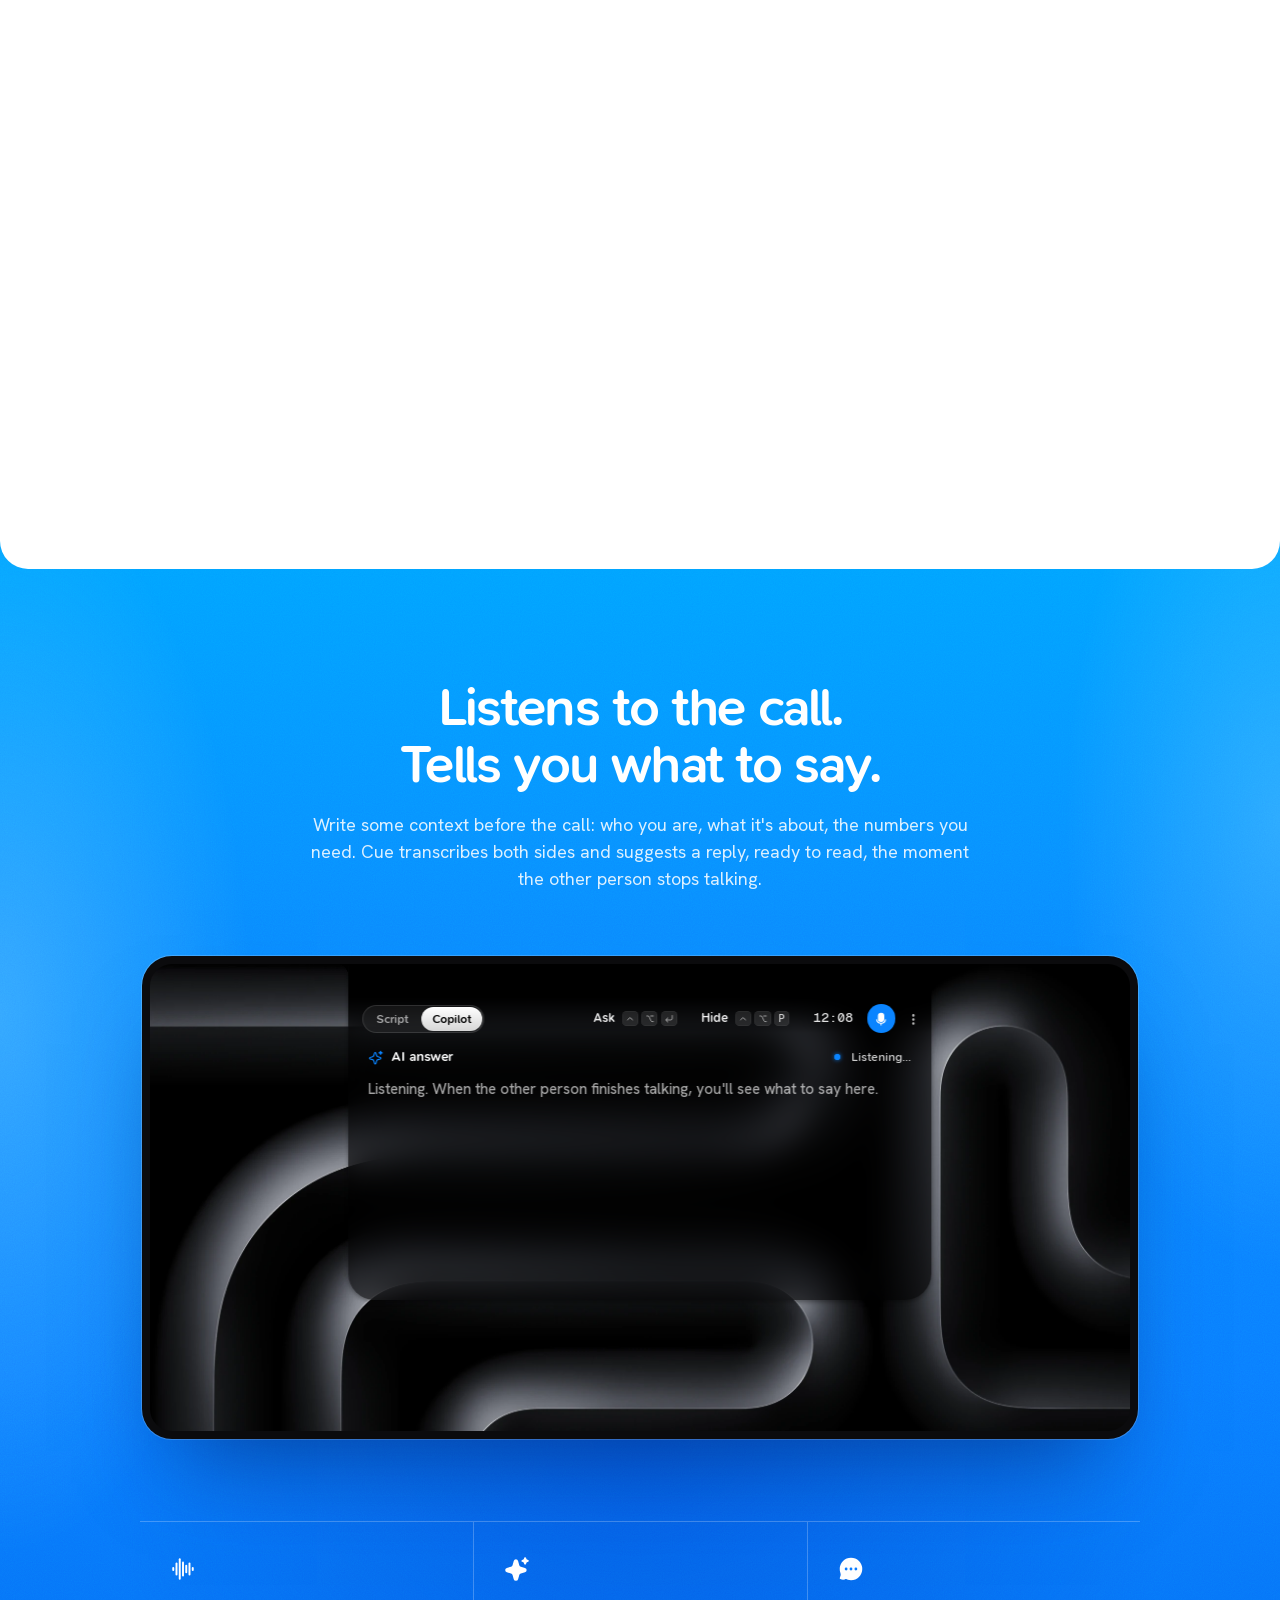
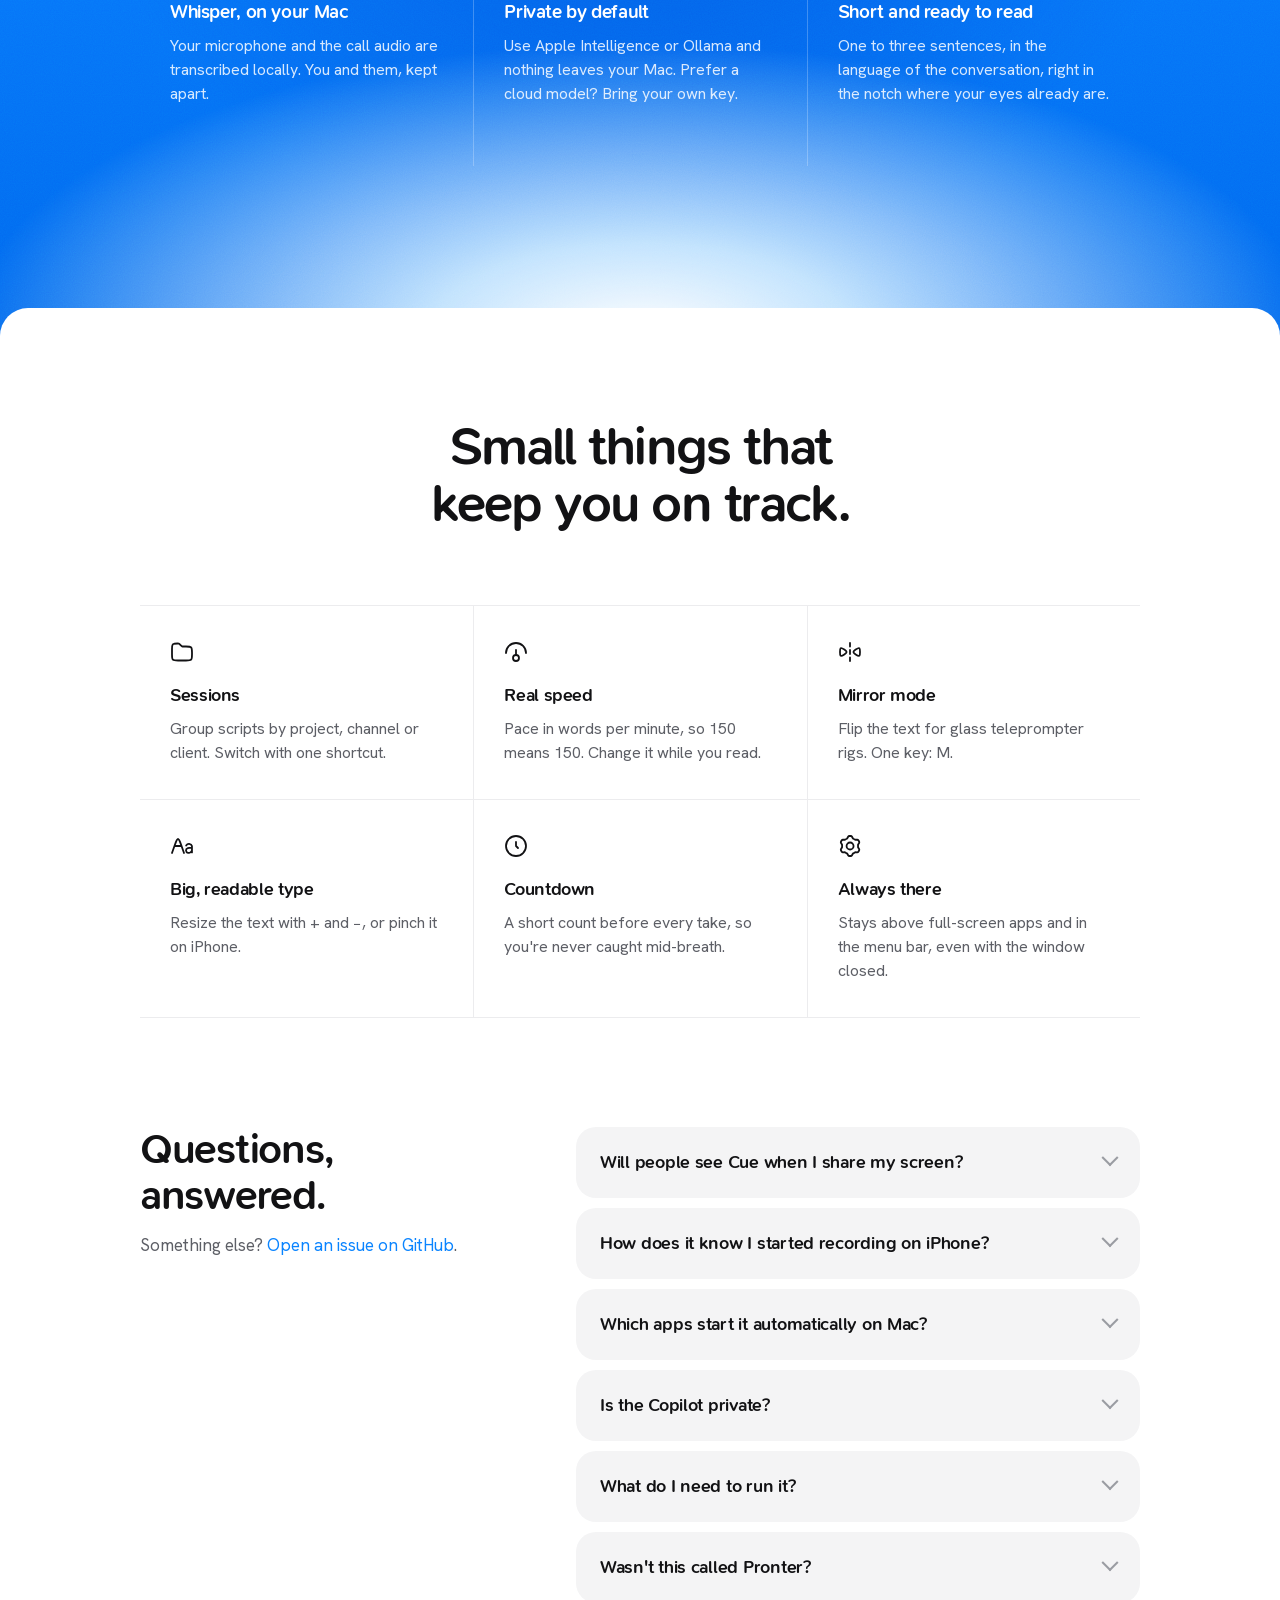
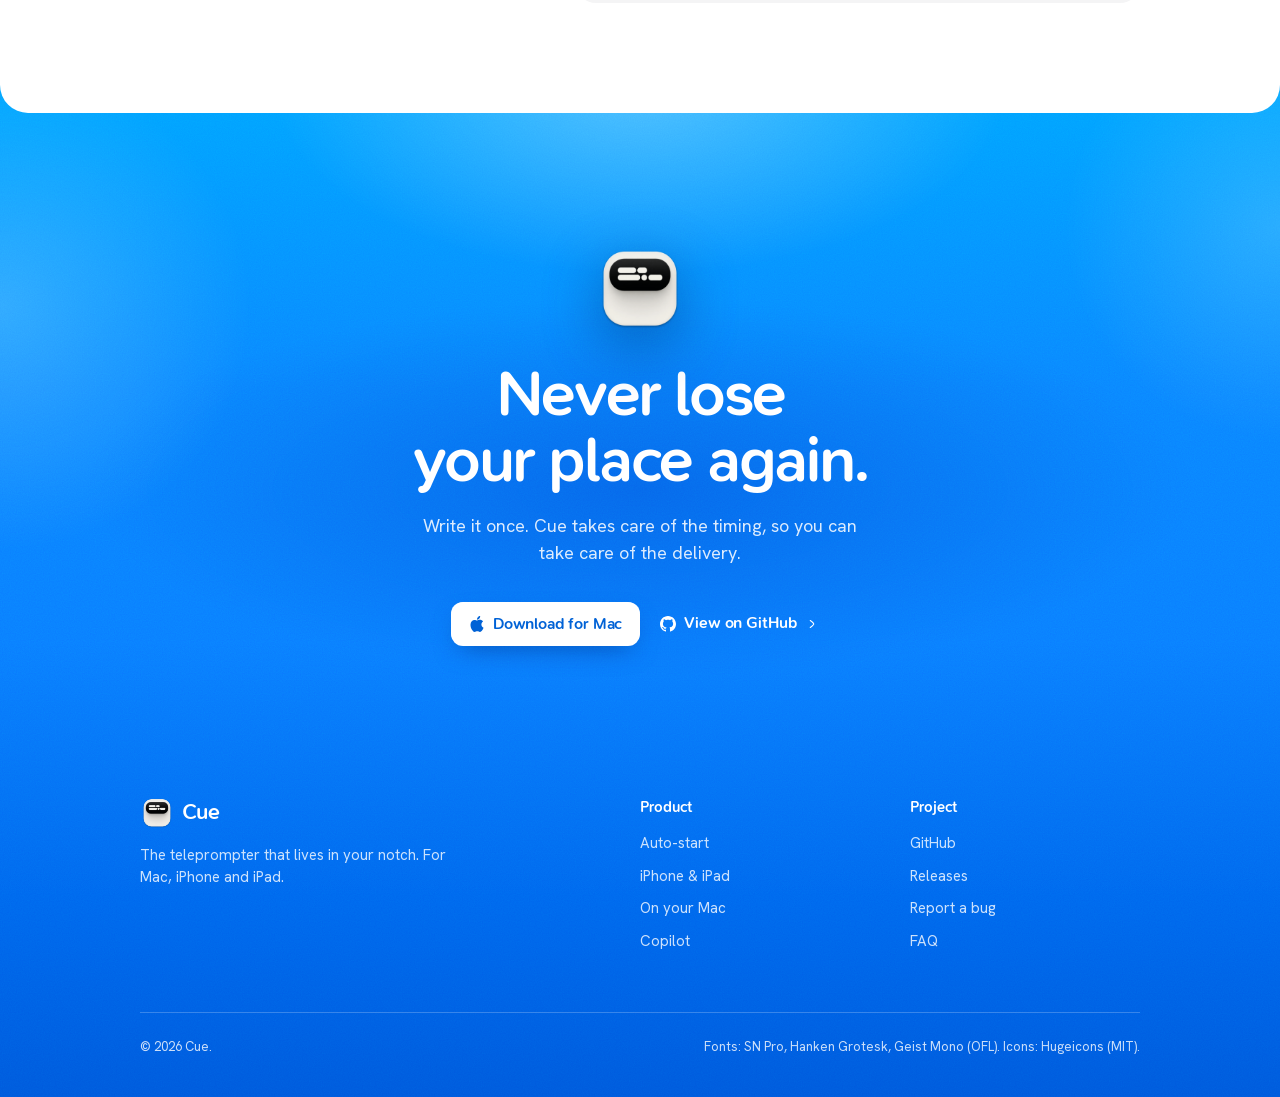
==== commit 69af011e: "Download buttons fetch the Mac zip directly" ====
--- a/site/index.html
+++ b/site/index.html
@@ -28,7 +28,7 @@
   <meta name="twitter:image" content="https://manuekle.github.io/cue/assets/img/og.jpg?v=2">
   <meta name="twitter:image:alt" content="Cue open under the notch of a MacBook during a Google Meet call, next to the headline &quot;Your script, right under the camera.&quot;">
 
-  <script type="application/ld+json">[{"@context": "https://schema.org", "@type": "SoftwareApplication", "name": "Cue", "alternateName": "Pronter", "url": "https://manuekle.github.io/cue/", "image": "https://manuekle.github.io/cue/assets/img/og.jpg", "description": "Cue is a teleprompter for Mac, iPhone and iPad. It sits under your camera, starts when you record and stays hidden when you share your screen.", "applicationCategory": "MultimediaApplication", "operatingSystem": "macOS 14 or later, iOS 17 or later, iPadOS 17 or later", "downloadUrl": "https://github.com/Manuekle/cue/releases/latest", "codeRepository": "https://github.com/Manuekle/cue"}, {"@context": "https://schema.org", "@type": "FAQPage", "mainEntity": [{"@type": "Question", "name": "Will people see Cue when I share my screen?", "acceptedAnswer": {"@type": "Answer", "text": "No. On Mac the prompter window is excluded from screen capture, so it doesn't appear in Zoom, Meet, FaceTime or screen recordings. Only you can see it."}}, {"@type": "Question", "name": "How does it know I started recording on iPhone?", "acceptedAnswer": {"@type": "Answer", "text": "iOS doesn't tell apps when another app records. While the floating window is open, Cue keeps a light audio session. When another app starts recording, iOS interrupts that session, and Cue takes it as the signal to count down and start. You can always tap ▶ yourself."}}, {"@type": "Question", "name": "Which apps start it automatically on Mac?", "acceptedAnswer": {"@type": "Answer", "text": "Any app that turns on the camera: Zoom, Google Meet, FaceTime, QuickTime, OBS, Photo Booth and more. You can also make the microphone the trigger."}}, {"@type": "Question", "name": "Is the Copilot private?", "acceptedAnswer": {"@type": "Answer", "text": "Transcription runs on your Mac with Whisper. With Apple Intelligence or Ollama (for example qwen2.5:7b) the replies are generated locally too. Cloud models like OpenAI, Gemini or Claude are optional and use your own key, stored in the Keychain."}}, {"@type": "Question", "name": "What do I need to run it?", "acceptedAnswer": {"@type": "Answer", "text": "A Mac with macOS 14 or later, or an iPhone or iPad with iOS 17 or later. The notch tab works best on a Mac with a notch; on other Macs it sits just under the menu bar. Apple Intelligence needs macOS 26."}}, {"@type": "Question", "name": "Wasn't this called Pronter?", "acceptedAnswer": {"@type": "Answer", "text": "Yes. Same app, new name."}}]}]</script>
+  <script type="application/ld+json">[{"@context": "https://schema.org", "@type": "SoftwareApplication", "name": "Cue", "alternateName": "Pronter", "url": "https://manuekle.github.io/cue/", "image": "https://manuekle.github.io/cue/assets/img/og.jpg", "description": "Cue is a teleprompter for Mac, iPhone and iPad. It sits under your camera, starts when you record and stays hidden when you share your screen.", "applicationCategory": "MultimediaApplication", "operatingSystem": "macOS 14 or later, iOS 17 or later, iPadOS 17 or later", "downloadUrl": "https://github.com/Manuekle/cue/releases/latest/download/Cue-macOS.zip", "codeRepository": "https://github.com/Manuekle/cue"}, {"@context": "https://schema.org", "@type": "FAQPage", "mainEntity": [{"@type": "Question", "name": "Will people see Cue when I share my screen?", "acceptedAnswer": {"@type": "Answer", "text": "No. On Mac the prompter window is excluded from screen capture, so it doesn't appear in Zoom, Meet, FaceTime or screen recordings. Only you can see it."}}, {"@type": "Question", "name": "How does it know I started recording on iPhone?", "acceptedAnswer": {"@type": "Answer", "text": "iOS doesn't tell apps when another app records. While the floating window is open, Cue keeps a light audio session. When another app starts recording, iOS interrupts that session, and Cue takes it as the signal to count down and start. You can always tap ▶ yourself."}}, {"@type": "Question", "name": "Which apps start it automatically on Mac?", "acceptedAnswer": {"@type": "Answer", "text": "Any app that turns on the camera: Zoom, Google Meet, FaceTime, QuickTime, OBS, Photo Booth and more. You can also make the microphone the trigger."}}, {"@type": "Question", "name": "Is the Copilot private?", "acceptedAnswer": {"@type": "Answer", "text": "Transcription runs on your Mac with Whisper. With Apple Intelligence or Ollama (for example qwen2.5:7b) the replies are generated locally too. Cloud models like OpenAI, Gemini or Claude are optional and use your own key, stored in the Keychain."}}, {"@type": "Question", "name": "What do I need to run it?", "acceptedAnswer": {"@type": "Answer", "text": "A Mac with macOS 14 or later, or an iPhone or iPad with iOS 17 or later. The notch tab works best on a Mac with a notch; on other Macs it sits just under the menu bar. Apple Intelligence needs macOS 26."}}, {"@type": "Question", "name": "Wasn't this called Pronter?", "acceptedAnswer": {"@type": "Answer", "text": "Yes. Same app, new name."}}]}]</script>
   <link rel="icon" type="image/png" href="assets/img/favicon.png">
   <link rel="apple-touch-icon" href="assets/img/apple-touch-icon.png">
   <link rel="preload" href="assets/fonts/SNPro-Semibold.ttf" as="font" type="font/ttf" crossorigin>
@@ -96,7 +96,7 @@
     <a href="#faq">FAQ</a>
     <a class="gh" href="https://github.com/Manuekle/cue"><svg class="ico"><use href="#i-github"/></svg>GitHub</a>
   </div>
-  <a class="btn btn-blue" href="https://github.com/Manuekle/cue/releases/latest">
+  <a class="btn btn-blue" href="https://github.com/Manuekle/cue/releases/latest/download/Cue-macOS.zip">
     <svg class="ico"><use href="#i-apple"/></svg>Download
   </a>
 </nav>
@@ -112,7 +112,7 @@
       </div>
       <p class="lede">Cue is a teleprompter for Mac, iPhone and iPad. It lives in your notch, starts itself when you hit record, and nobody sees it when you share your screen.</p>
       <div class="hero-ctas">
-        <a class="btn btn-white" href="https://github.com/Manuekle/cue/releases/latest"><svg class="ico"><use href="#i-apple"/></svg>Download for Mac</a>
+        <a class="btn btn-white" href="https://github.com/Manuekle/cue/releases/latest/download/Cue-macOS.zip"><svg class="ico"><use href="#i-apple"/></svg>Download for Mac</a>
         <a class="btn btn-link" href="#iphone"><span>iPhone &amp; iPad</span><svg class="ico arr"><use href="#i-arrow-down"/></svg></a>
       </div>
       <div class="hero-meta">
@@ -518,7 +518,7 @@
       <h2 class="reveal">Never lose<br>your place again.</h2>
       <p class="reveal">Write it once. Cue takes care of the timing, so you can take care of the delivery.</p>
       <div class="hero-ctas reveal">
-        <a class="btn btn-white" href="https://github.com/Manuekle/cue/releases/latest"><svg class="ico"><use href="#i-apple"/></svg>Download for Mac</a>
+        <a class="btn btn-white" href="https://github.com/Manuekle/cue/releases/latest/download/Cue-macOS.zip"><svg class="ico"><use href="#i-apple"/></svg>Download for Mac</a>
         <a class="btn btn-link" href="https://github.com/Manuekle/cue"><svg class="ico"><use href="#i-github"/></svg><span>View on GitHub</span><svg class="ico arr"><use href="#i-arrow-down"/></svg></a>
       </div>
     </div>
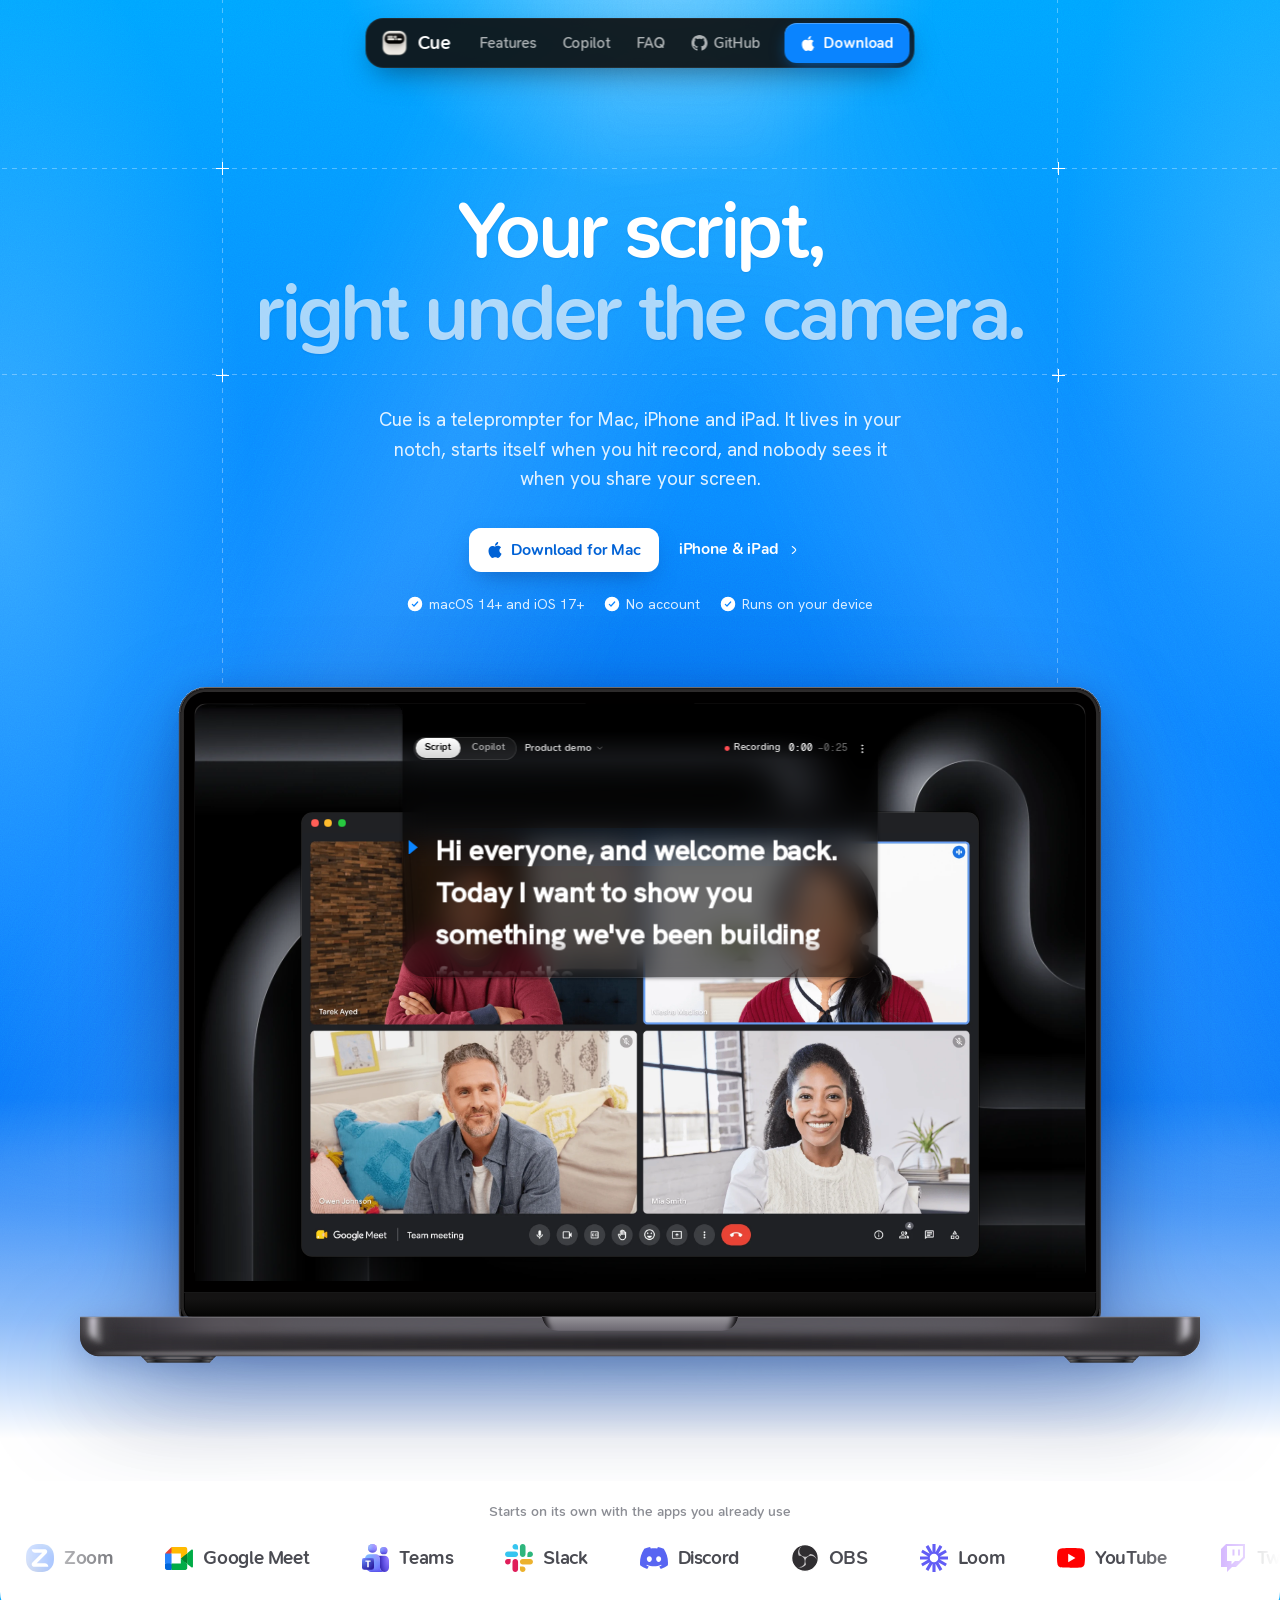
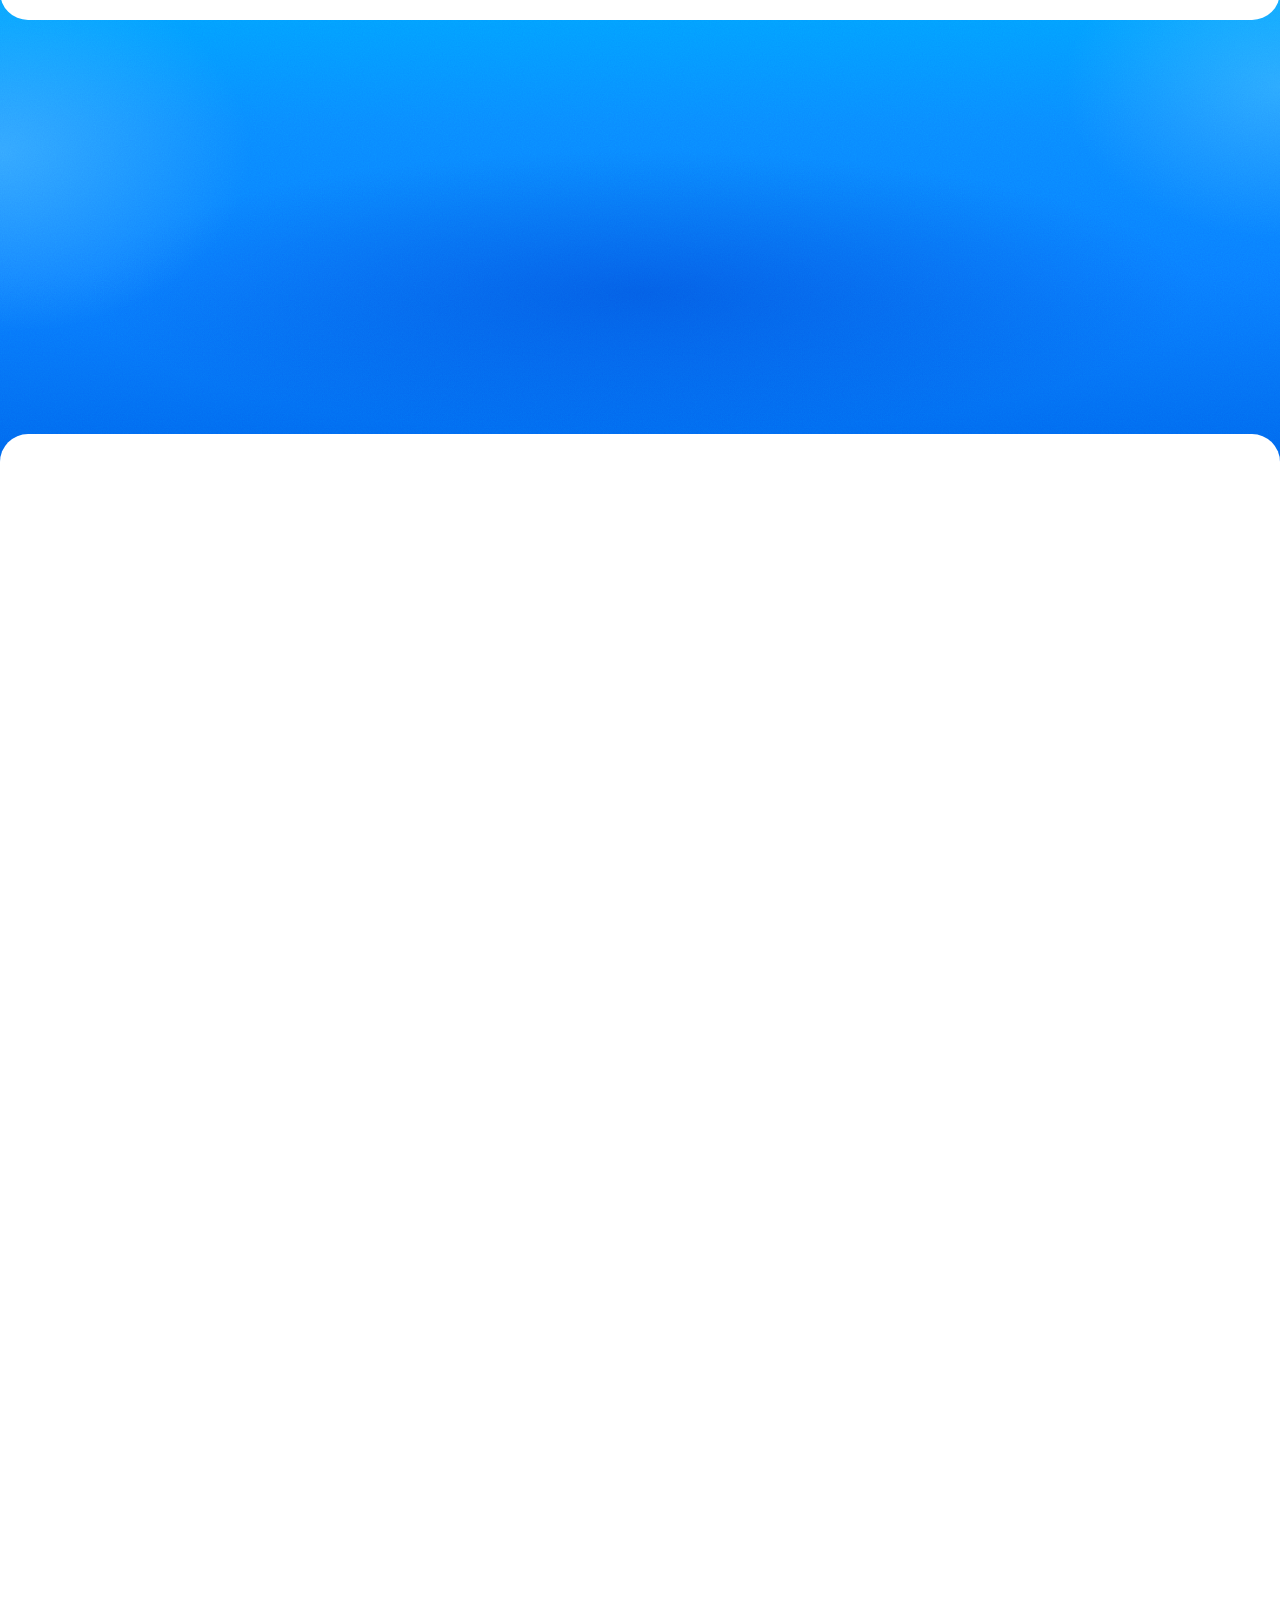
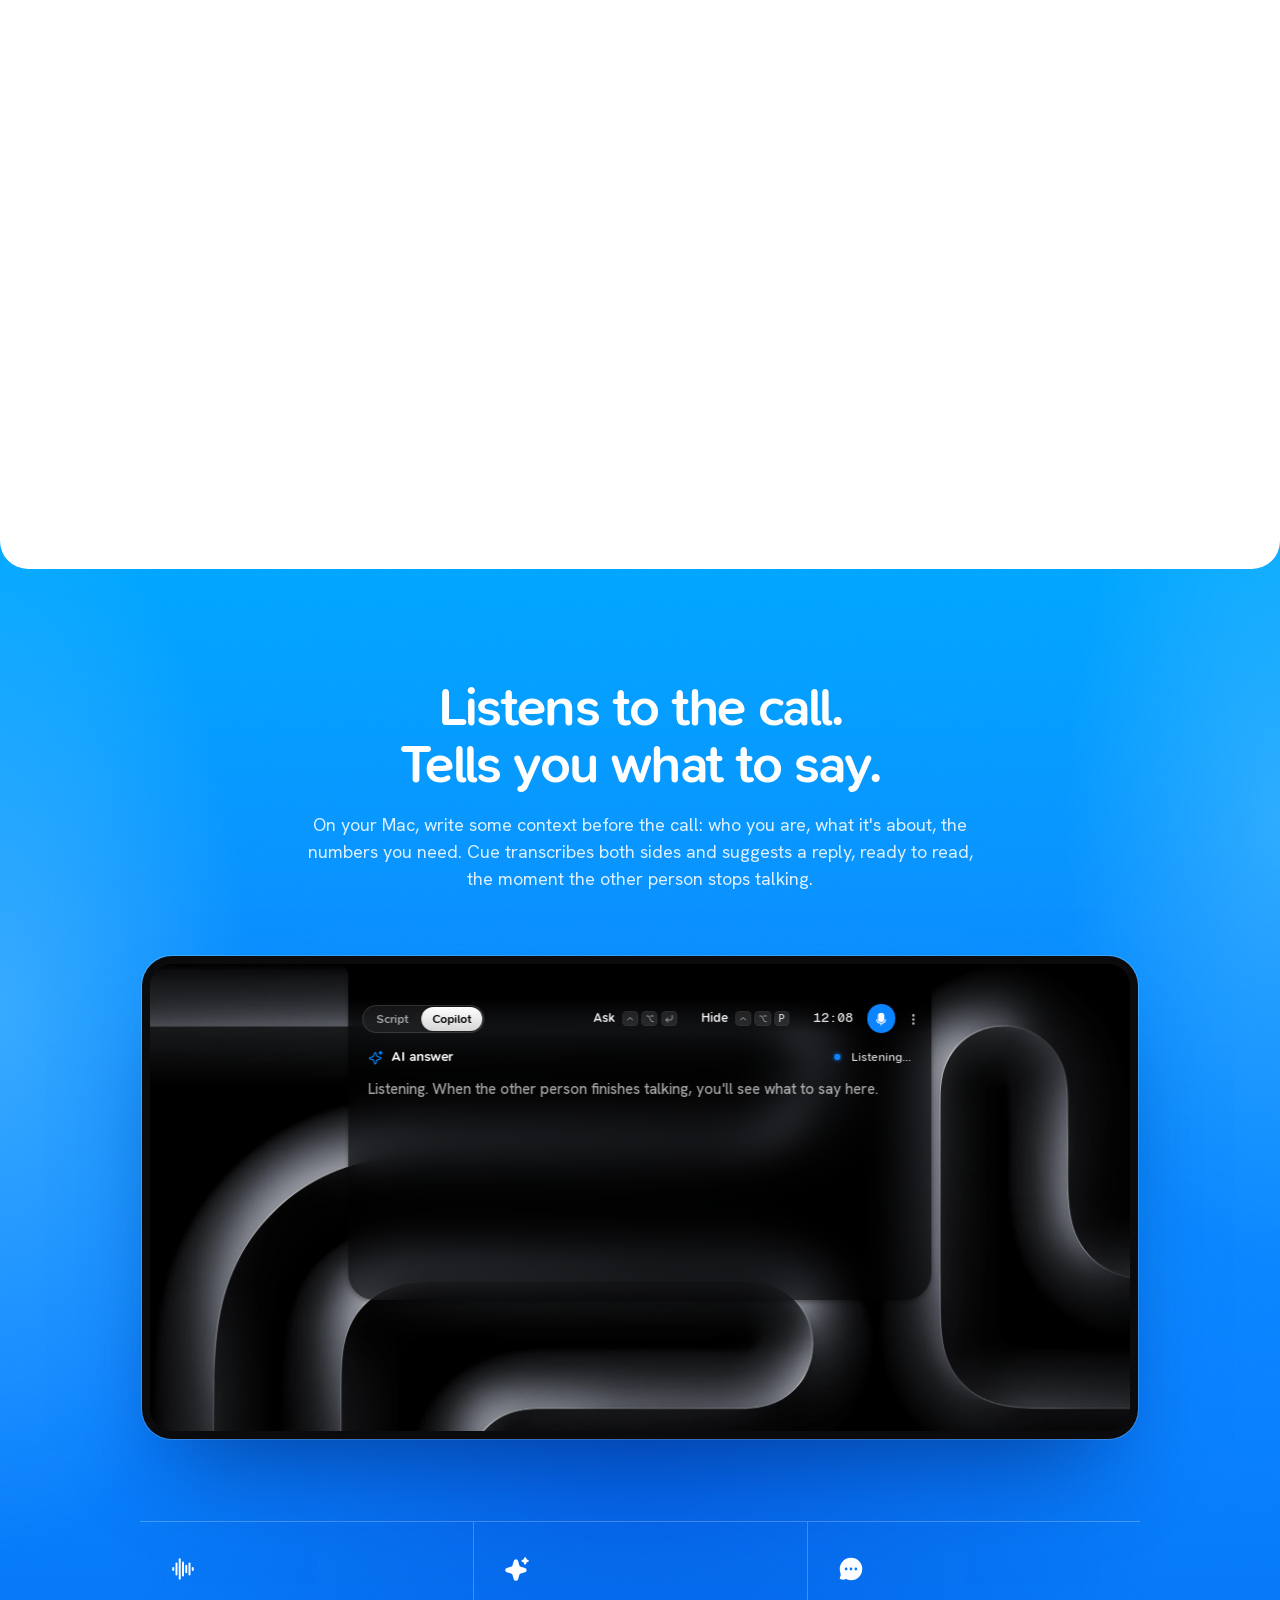
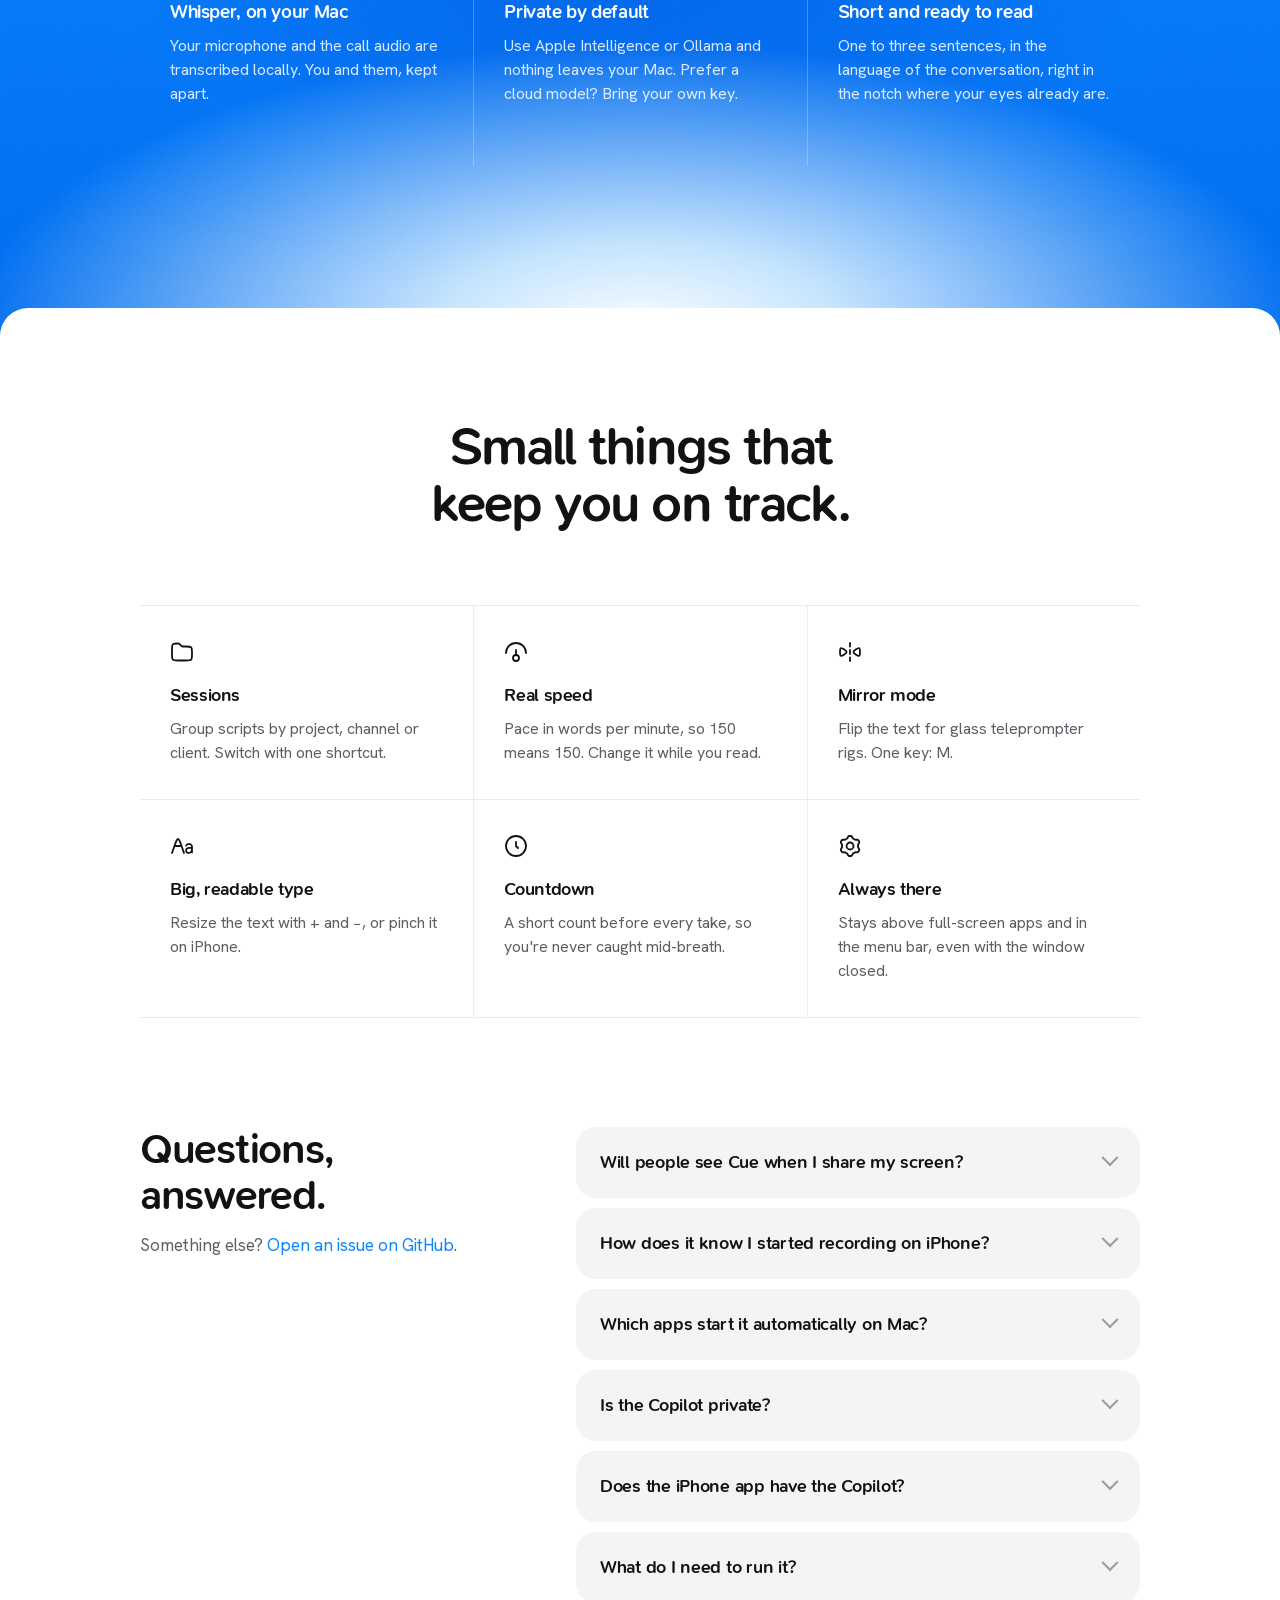
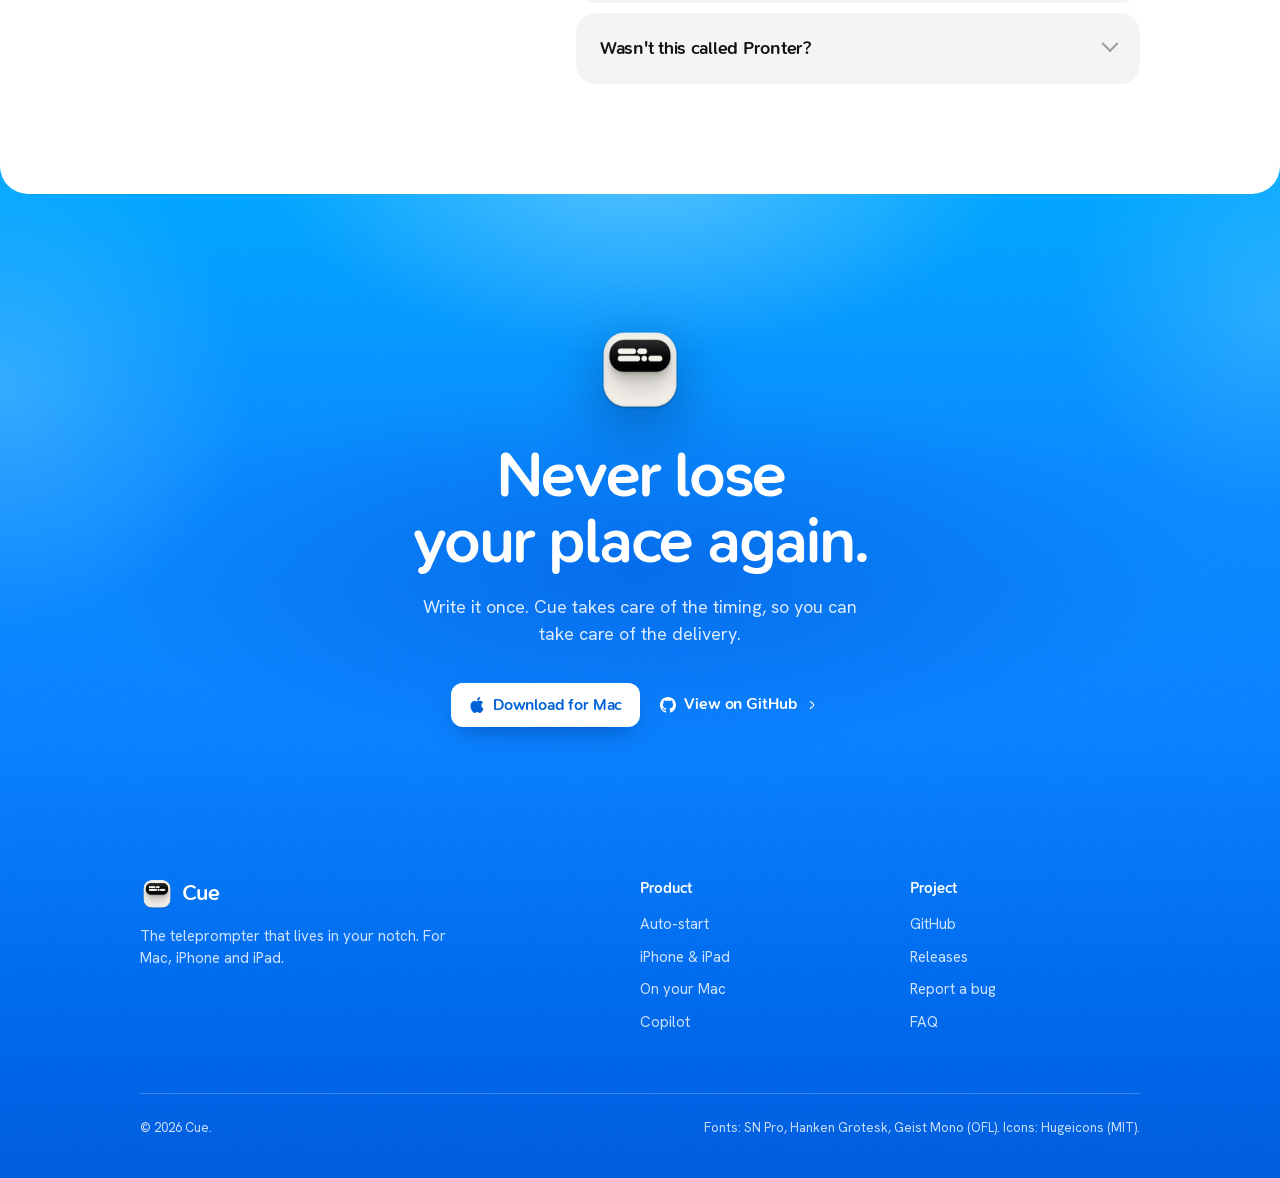
==== commit 4307cb24: "Cue 1.1: faster Copilot replies, Hugeicons and fonts on iOS, project renamed to Cue Copilot (Mac): -" ====
--- a/site/index.html
+++ b/site/index.html
@@ -28,7 +28,7 @@
   <meta name="twitter:image" content="https://manuekle.github.io/cue/assets/img/og.jpg?v=2">
   <meta name="twitter:image:alt" content="Cue open under the notch of a MacBook during a Google Meet call, next to the headline &quot;Your script, right under the camera.&quot;">
 
-  <script type="application/ld+json">[{"@context": "https://schema.org", "@type": "SoftwareApplication", "name": "Cue", "alternateName": "Pronter", "url": "https://manuekle.github.io/cue/", "image": "https://manuekle.github.io/cue/assets/img/og.jpg", "description": "Cue is a teleprompter for Mac, iPhone and iPad. It sits under your camera, starts when you record and stays hidden when you share your screen.", "applicationCategory": "MultimediaApplication", "operatingSystem": "macOS 14 or later, iOS 17 or later, iPadOS 17 or later", "downloadUrl": "https://github.com/Manuekle/cue/releases/latest/download/Cue-macOS.zip", "codeRepository": "https://github.com/Manuekle/cue"}, {"@context": "https://schema.org", "@type": "FAQPage", "mainEntity": [{"@type": "Question", "name": "Will people see Cue when I share my screen?", "acceptedAnswer": {"@type": "Answer", "text": "No. On Mac the prompter window is excluded from screen capture, so it doesn't appear in Zoom, Meet, FaceTime or screen recordings. Only you can see it."}}, {"@type": "Question", "name": "How does it know I started recording on iPhone?", "acceptedAnswer": {"@type": "Answer", "text": "iOS doesn't tell apps when another app records. While the floating window is open, Cue keeps a light audio session. When another app starts recording, iOS interrupts that session, and Cue takes it as the signal to count down and start. You can always tap ▶ yourself."}}, {"@type": "Question", "name": "Which apps start it automatically on Mac?", "acceptedAnswer": {"@type": "Answer", "text": "Any app that turns on the camera: Zoom, Google Meet, FaceTime, QuickTime, OBS, Photo Booth and more. You can also make the microphone the trigger."}}, {"@type": "Question", "name": "Is the Copilot private?", "acceptedAnswer": {"@type": "Answer", "text": "Transcription runs on your Mac with Whisper. With Apple Intelligence or Ollama (for example qwen2.5:7b) the replies are generated locally too. Cloud models like OpenAI, Gemini or Claude are optional and use your own key, stored in the Keychain."}}, {"@type": "Question", "name": "What do I need to run it?", "acceptedAnswer": {"@type": "Answer", "text": "A Mac with macOS 14 or later, or an iPhone or iPad with iOS 17 or later. The notch tab works best on a Mac with a notch; on other Macs it sits just under the menu bar. Apple Intelligence needs macOS 26."}}, {"@type": "Question", "name": "Wasn't this called Pronter?", "acceptedAnswer": {"@type": "Answer", "text": "Yes. Same app, new name."}}]}]</script>
+  <script type="application/ld+json">[{"@context": "https://schema.org", "@type": "SoftwareApplication", "name": "Cue", "alternateName": "Pronter", "url": "https://manuekle.github.io/cue/", "image": "https://manuekle.github.io/cue/assets/img/og.jpg", "description": "Cue is a teleprompter for Mac, iPhone and iPad. It sits under your camera, starts when you record and stays hidden when you share your screen.", "applicationCategory": "MultimediaApplication", "operatingSystem": "macOS 14 or later, iOS 17 or later, iPadOS 17 or later", "downloadUrl": "https://github.com/Manuekle/cue/releases/latest/download/Cue-macOS.zip", "codeRepository": "https://github.com/Manuekle/cue"}, {"@context": "https://schema.org", "@type": "FAQPage", "mainEntity": [{"@type": "Question", "name": "Will people see Cue when I share my screen?", "acceptedAnswer": {"@type": "Answer", "text": "No. On Mac the prompter window is excluded from screen capture, so it doesn't appear in Zoom, Meet, FaceTime or screen recordings. Only you can see it."}}, {"@type": "Question", "name": "How does it know I started recording on iPhone?", "acceptedAnswer": {"@type": "Answer", "text": "iOS doesn't tell apps when another app records. While the floating window is open, Cue keeps a light audio session. When another app starts recording, iOS interrupts that session, and Cue takes it as the signal to count down and start. You can always tap ▶ yourself."}}, {"@type": "Question", "name": "Which apps start it automatically on Mac?", "acceptedAnswer": {"@type": "Answer", "text": "Any app that turns on the camera: Zoom, Google Meet, FaceTime, QuickTime, OBS, Photo Booth and more. You can also make the microphone the trigger."}}, {"@type": "Question", "name": "Is the Copilot private?", "acceptedAnswer": {"@type": "Answer", "text": "Transcription runs on your Mac with Whisper. With Apple Intelligence or Ollama (for example qwen2.5:7b) the replies are generated locally too. Cloud models like OpenAI, Gemini or Claude are optional and use your own key, stored in the Keychain."}}, {"@type": "Question", "name": "Does the iPhone app have the Copilot?", "acceptedAnswer": {"@type": "Answer", "text": "No. The Copilot is a Mac feature. On iPhone and iPad, Cue is the teleprompter: the floating window over other apps, the camera with your script next to the lens, and the full-screen reader."}}, {"@type": "Question", "name": "What do I need to run it?", "acceptedAnswer": {"@type": "Answer", "text": "A Mac with macOS 14 or later, or an iPhone or iPad with iOS 17 or later. The notch tab works best on a Mac with a notch; on other Macs it sits just under the menu bar. Apple Intelligence needs macOS 26."}}, {"@type": "Question", "name": "Wasn't this called Pronter?", "acceptedAnswer": {"@type": "Answer", "text": "Yes. Same app, new name."}}]}]</script>
   <link rel="icon" type="image/png" href="assets/img/favicon.png">
   <link rel="apple-touch-icon" href="assets/img/apple-touch-icon.png">
   <link rel="preload" href="assets/fonts/SNPro-Semibold.ttf" as="font" type="font/ttf" crossorigin>
@@ -403,7 +403,7 @@
     <div class="wrap" style="position:relative">
       <div class="section-head reveal">
         <h2>Listens to the call.<br>Tells you what to say.</h2>
-        <p>Write some context before the call: who you are, what it's about, the numbers you need. Cue transcribes both sides and suggests a reply, ready to read, the moment the other person stops talking.</p>
+        <p>On your Mac, write some context before the call: who you are, what it's about, the numbers you need. Cue transcribes both sides and suggests a reply, ready to read, the moment the other person stops talking.</p>
       </div>
 
       <div class="co-stage reveal">
@@ -497,6 +497,10 @@
           <div class="ans">Transcription runs on your Mac with Whisper. With Apple Intelligence or Ollama (for example <code>qwen2.5:7b</code>) the replies are generated locally too. Cloud models like OpenAI, Gemini or Claude are optional and use your own key, stored in the Keychain.</div>
         </details>
         <details>
+          <summary>Does the iPhone app have the Copilot?</summary>
+          <div class="ans">No. The Copilot is a Mac feature. On iPhone and iPad, Cue is the teleprompter: the floating window over other apps, the camera with your script next to the lens, and the full-screen reader.</div>
+        </details>
+        <details>
           <summary>What do I need to run it?</summary>
           <div class="ans">A Mac with macOS 14 or later, or an iPhone or iPad with iOS 17 or later. The notch tab works best on a Mac with a notch; on other Macs it sits just under the menu bar. Apple Intelligence needs macOS 26.</div>
         </details>
